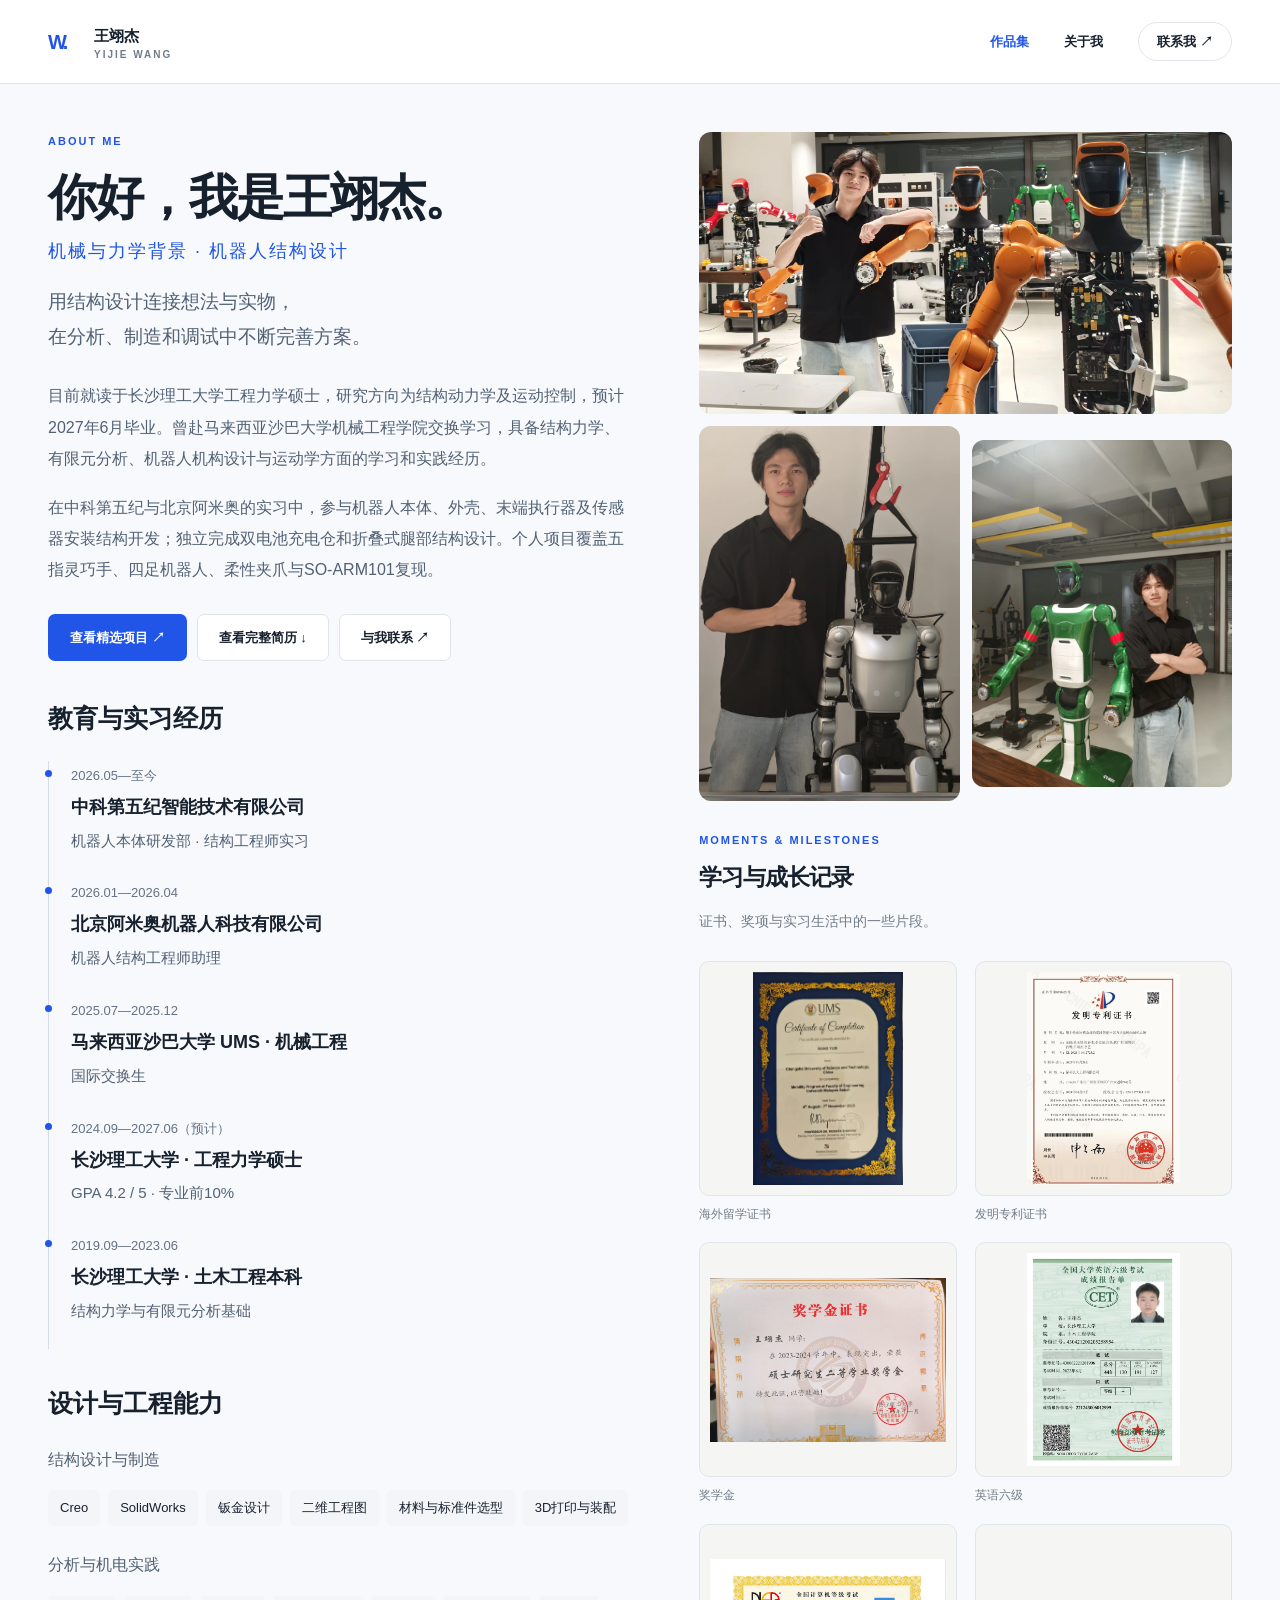
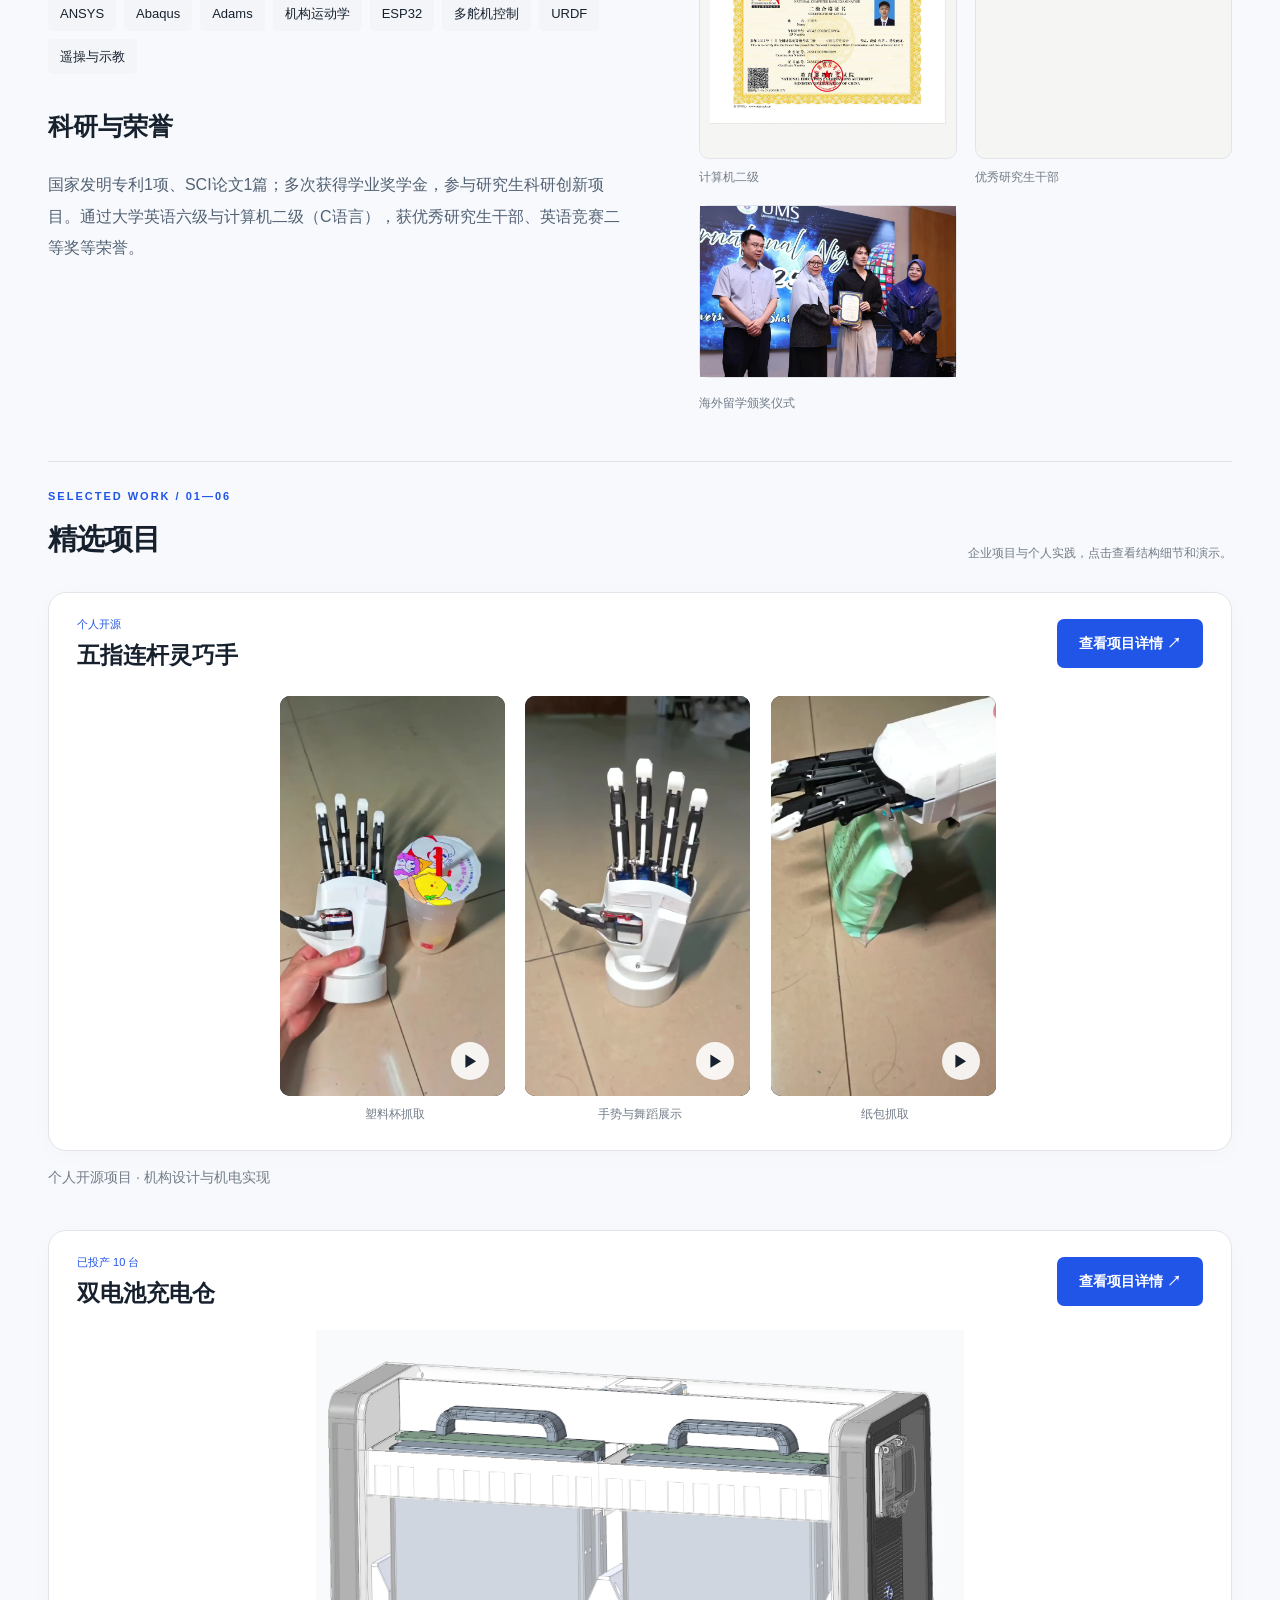
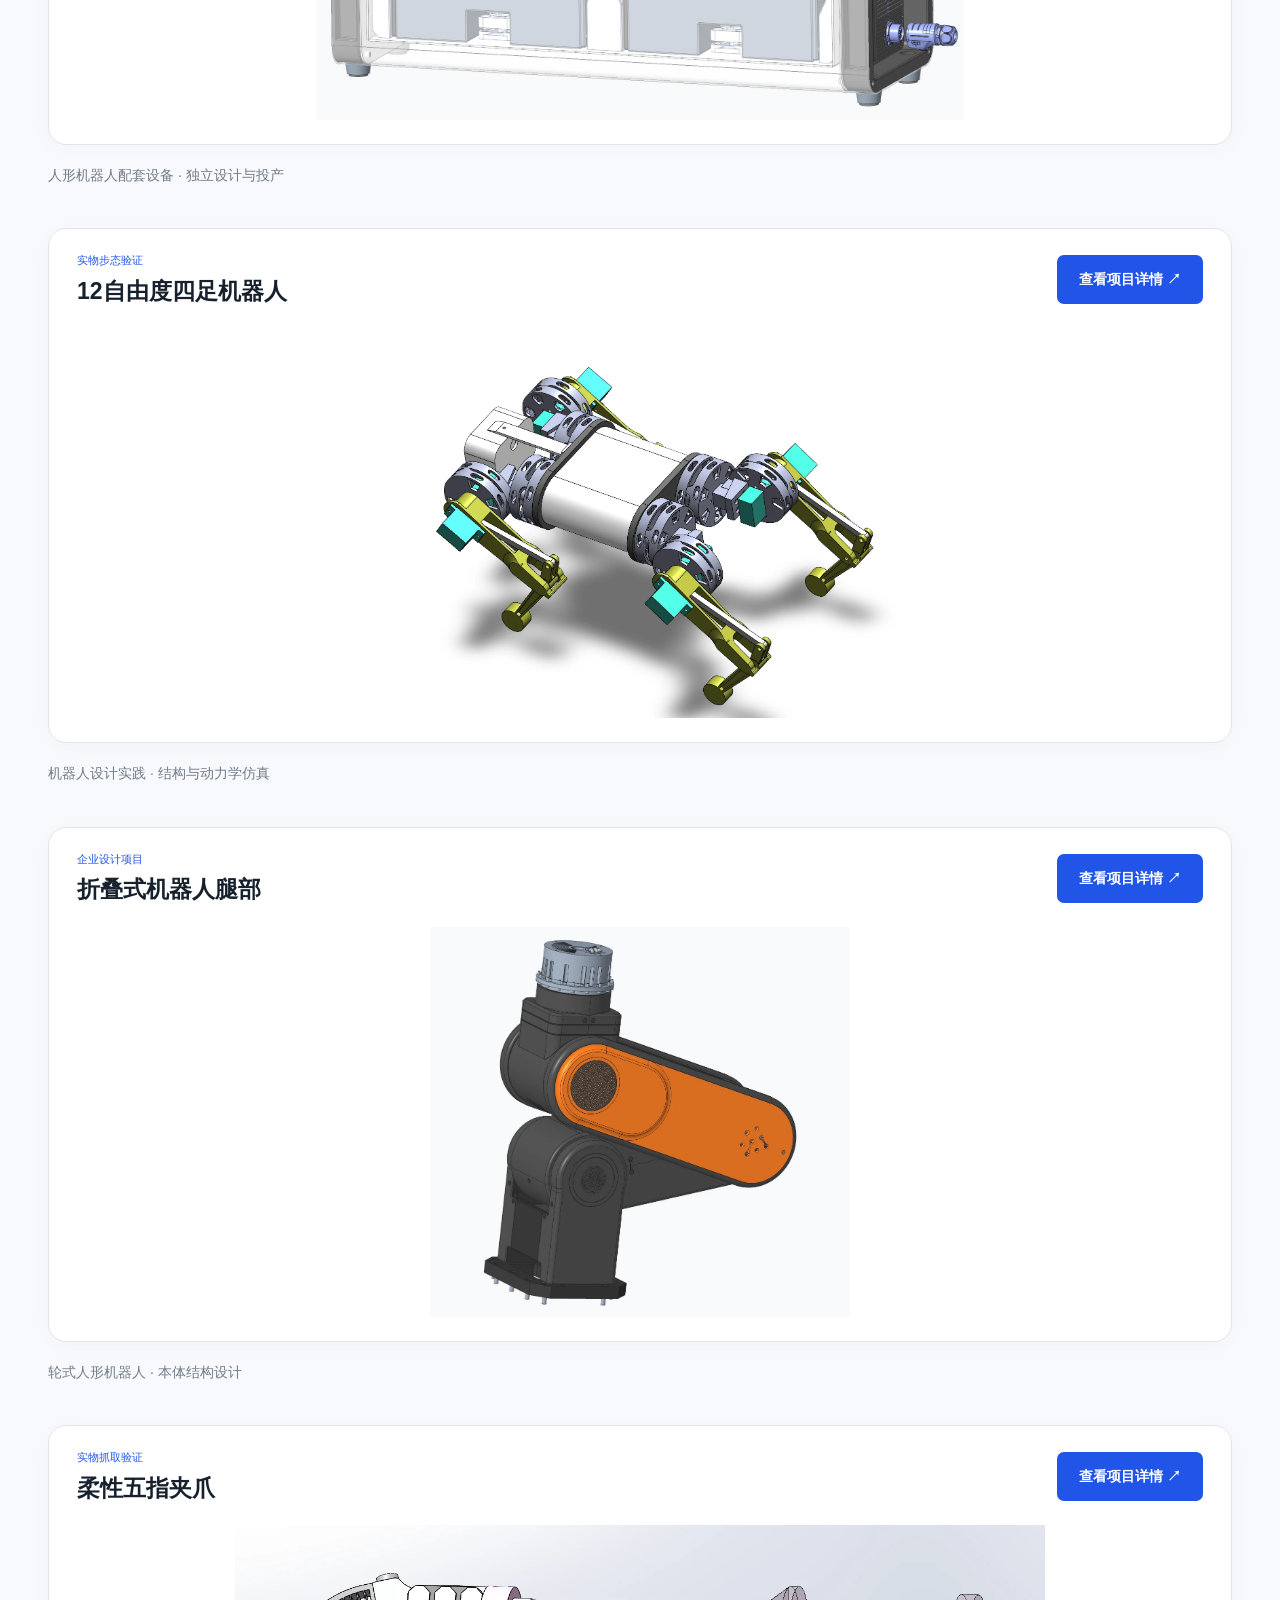
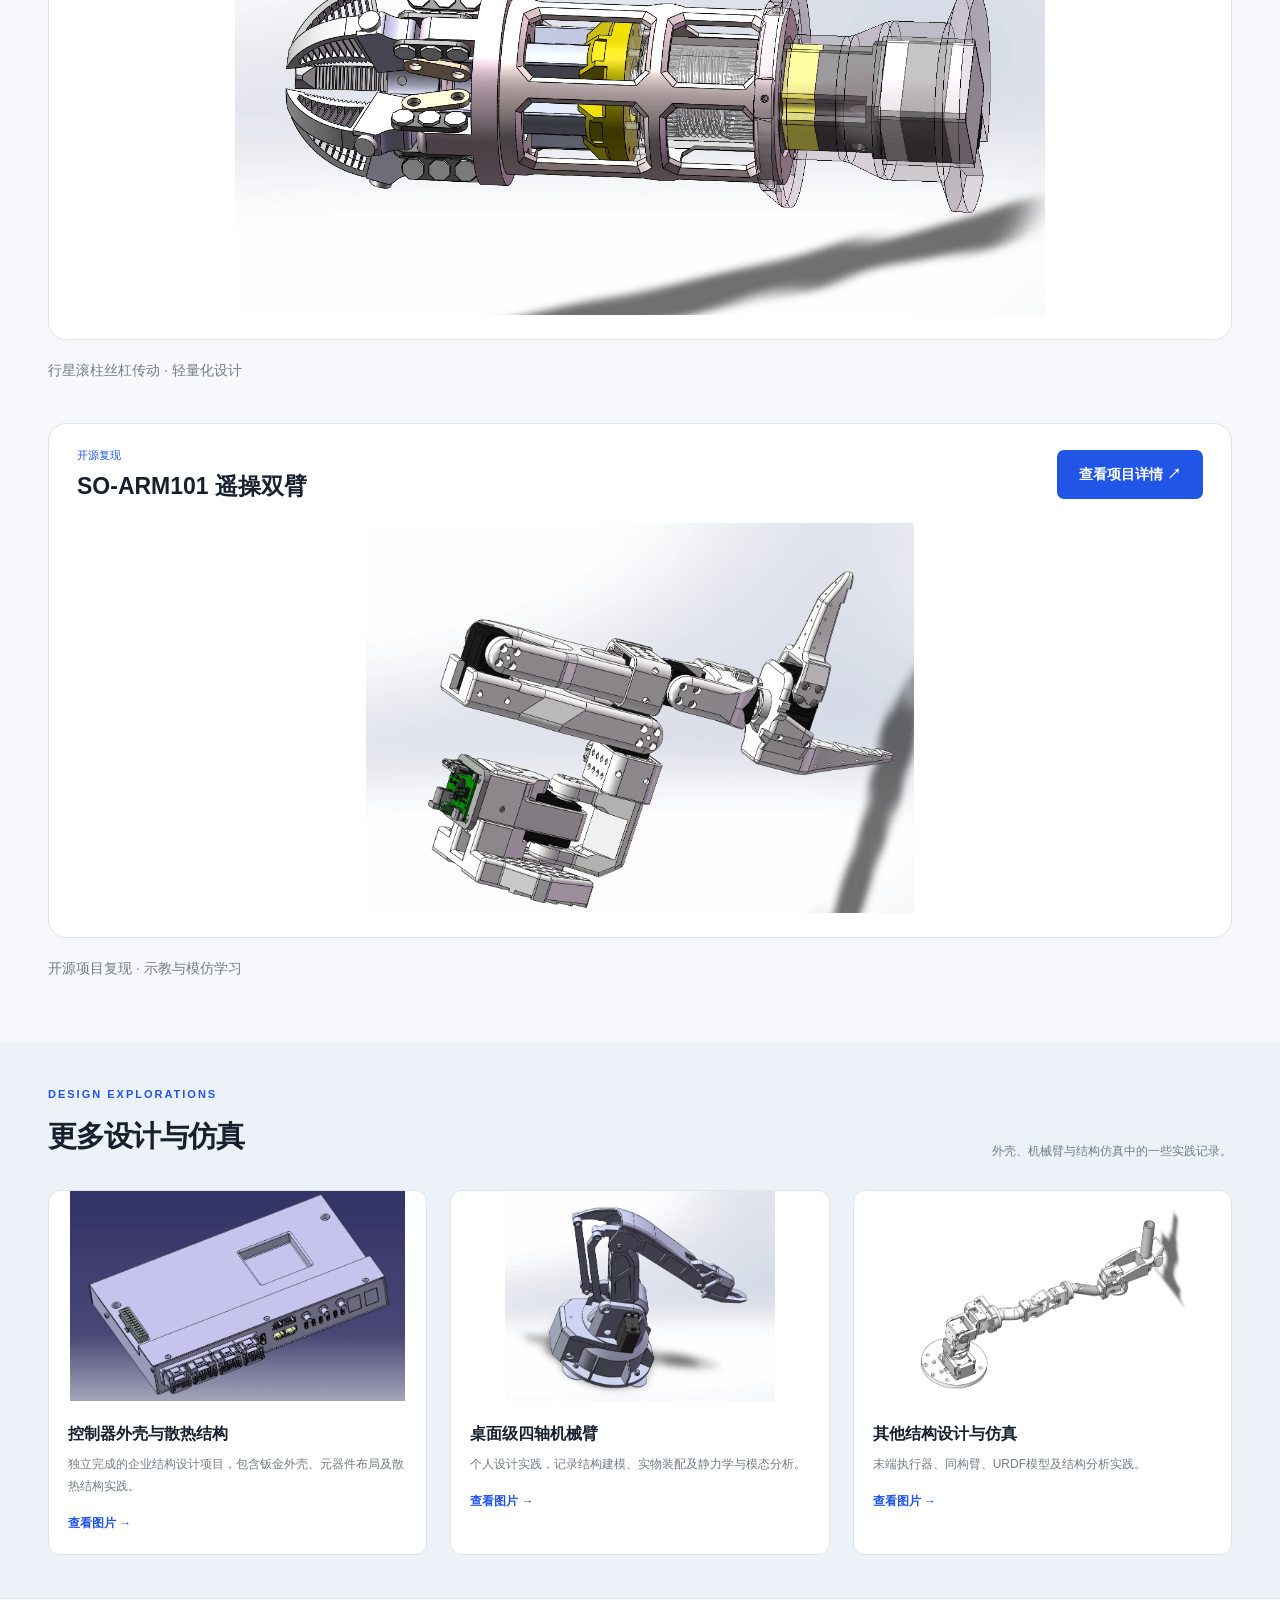
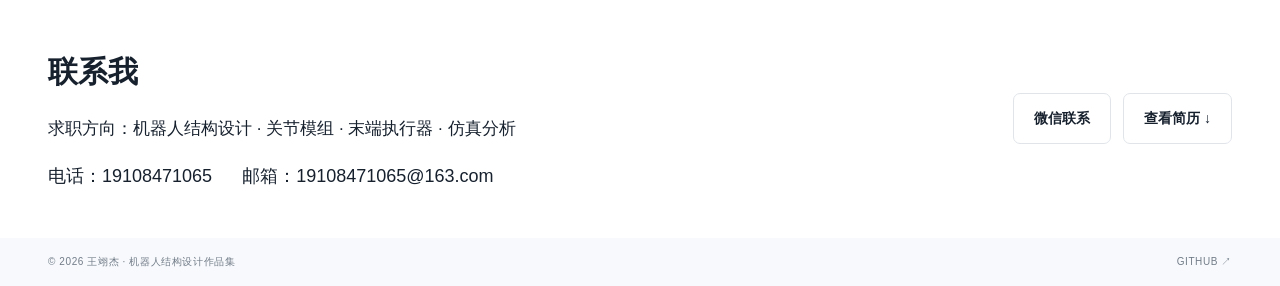
==== index.html @ e8c6f44a "Add project shortcut and collapsible mobile learning records" ====
<!doctype html><html lang="zh-CN"><head><meta charset="utf-8"><meta name="viewport" content="width=device-width, initial-scale=1"><meta name="description" content="王翊杰的机器人结构设计作品集。人形机器人充电仓、折叠腿、五指灵巧手、四足机器人与机械结构仿真实践。"><meta name="theme-color" content="#1b4de4"><title>王翊杰 · 机器人结构设计作品集</title><link rel="icon" href="favicon.svg"><link rel="stylesheet" href="style.css?v=20260915-browse16"><script defer src="media.js?v=20260915-browse16"></script><script defer src="data.js?v=20260915-browse16"></script><script defer src="app.js?v=20260915-browse16"></script></head><body><a class="skip" href="#main">跳转到内容</a><header id="header"></header><main id="main"></main><footer id="footer"></footer><dialog id="lightbox" aria-label="图片预览"><button class="close-dialog" aria-label="关闭图片预览">×</button><img alt=""><p></p></dialog><dialog id="wechat" aria-label="微信联系"><button class="close-dialog" aria-label="关闭微信二维码">×</button><h2>微信联系</h2><p>扫码添加，交流机器人结构设计。</p><img src="assets/wechat.webp" alt="王翊杰的微信二维码"></dialog></body></html>
---- style.css ----
/* Local font fallbacks keep the portfolio independent of external font services. */
:root{--ink:#17212e;--muted:#727c88;--blue:#2055e7;--light:#f3f5f8;--line:#e1e5ea;--paper:#fff;--radius:18px}*{box-sizing:border-box}html{scroll-behavior:smooth;scroll-padding-top:95px}body{margin:0;background:var(--paper);color:var(--ink);font:15px/1.8 'Manrope','Noto Sans SC','Microsoft YaHei',sans-serif}a{color:inherit;text-decoration:none}button,input{font:inherit}button{cursor:pointer}img,video{display:block;width:100%;height:100%;object-fit:cover}button:focus-visible,a:focus-visible{outline:3px solid #8caeff;outline-offset:5px}.skip{position:fixed;top:-90px;z-index:100;background:#fff;padding:10px}.skip:focus{top:0}.wrap{width:min(1240px,calc(100% - 96px));margin:auto}#header{height:84px;border-bottom:1px solid var(--line);background:#ffffffef;backdrop-filter:blur(14px);position:sticky;top:0;z-index:20}.nav{height:100%;display:flex;align-items:center;justify-content:space-between;gap:20px}.brand{display:flex;align-items:center;gap:12px;font-weight:800}.brand-mark{font-size:20px;color:var(--blue);letter-spacing:-3px;width:34px}.brand small{font-size:10px;display:block;letter-spacing:2px;line-height:1.2;color:var(--muted)}.nav-links{display:flex;align-items:center;gap:35px;font-size:13px;font-weight:600}.nav-links a:hover,.nav-links a.active{color:var(--blue)}.nav-cta{border:1px solid var(--line);padding:7px 18px;border-radius:30px}.hero{padding:67px 0 40px;display:grid;grid-template-columns:1fr 1.04fr;gap:60px;align-items:center}.eyebrow{font-size:11px;letter-spacing:2px;font-weight:700;color:var(--muted);text-transform:uppercase}.eyebrow.blue{color:var(--blue)}.availability{font-size:12px;color:#344b35;display:inline-flex;align-items:center;gap:8px;margin-bottom:25px}.dot{height:6px;width:6px;border-radius:50%;background:#59a66a;box-shadow:0 0 0 4px #eef6ee}.hero h1{font-size:clamp(42px,4.2vw,65px);letter-spacing:-2.5px;line-height:1.25;margin:0 0 23px;font-weight:800}.hero h1 span{color:var(--blue)}.hero-intro{max-width:425px;color:#68717b;font-size:14px;line-height:2}.hero-name{font-size:16px;font-weight:700;margin:0 0 14px}.hero-name span{font-size:11px;font-weight:500;letter-spacing:1.5px;margin-left:12px;color:var(--muted)}.buttons{display:flex;flex-wrap:wrap;gap:12px;margin-top:28px}.button{display:inline-flex;align-items:center;justify-content:center;gap:25px;padding:11px 21px;background:var(--blue);color:white;border-radius:7px;font-size:13px;font-weight:600;border:1px solid transparent}.button:hover{background:#1640b8;transform:translateY(-1px)}.button.secondary{background:white;color:var(--ink);border-color:var(--line)}.arrow{font-size:19px;line-height:1}.hero-media{position:relative;border-radius:24px;overflow:hidden;background:#e6e6e4;height:530px}.hero-media video{object-fit:contain;background:#252627}.hero-caption{position:absolute;bottom:0;left:0;right:0;color:white;padding:55px 23px 20px;background:linear-gradient(transparent,#000b);pointer-events:none}.hero-caption strong{display:block;font-size:17px}.hero-caption span{font-size:11px;opacity:.7;letter-spacing:1px}.video-frame{position:relative;background:#e8eaed;overflow:hidden}.video-frame .play-toggle{position:absolute;bottom:16px;right:16px;width:38px;height:38px;background:#ffffffdf;border:0;border-radius:50%;color:#17212e;font-weight:bold;z-index:2}.hero-media .play-toggle{bottom:23px}.video-label{position:absolute;left:18px;top:18px;background:#ffffffdf;font-size:10px;padding:5px 11px;border-radius:30px;letter-spacing:1px;font-weight:700}.fact-strip{display:grid;grid-template-columns:1.3fr 1fr 1fr 1fr;border-top:1px solid var(--line);border-bottom:1px solid var(--line);padding:22px 0;margin:5px 0 70px}.fact{padding:0 24px;border-left:1px solid var(--line)}.fact:first-child{padding-left:0;border:0}.fact b{display:block;font-size:19px;letter-spacing:-.5px}.fact span{font-size:11px;color:var(--muted)}.section-top{display:flex;justify-content:space-between;align-items:end;margin-bottom:27px;gap:20px}.section-top h2{font-size:31px;margin:6px 0 0;letter-spacing:-1px}.section-top p{font-size:12px;color:var(--muted);max-width:380px;margin:0}.project-grid{display:grid;grid-template-columns:1fr 1fr;gap:37px 28px}.project-card{display:block}.card-visual{position:relative;border:1px solid var(--line);border-radius:var(--radius);height:325px;background:#f4f5f7;overflow:hidden}.card-visual img{object-fit:contain;transition:transform .5s}.project-card:hover .card-visual img{transform:scale(1.045)}.card-tag{position:absolute;top:17px;left:17px;background:#ffffffeb;border:1px solid #e3e7ea;padding:4px 11px;border-radius:20px;font-size:10px}.card-arrow{position:absolute;bottom:15px;right:15px;width:36px;height:36px;background:#fff;border-radius:50%;display:grid;place-items:center;transition:.2s}.project-card:hover .card-arrow{background:var(--blue);color:white;transform:rotate(-45deg)}.card-info{padding:18px 2px 0;display:flex;justify-content:space-between;gap:15px}.card-info h3{font-size:20px;margin:0 0 4px;letter-spacing:-.5px}.card-info p{font-size:12px;color:var(--muted);margin:0}.card-no{color:#aab1bc;font-size:12px;padding-top:4px}.project-section{padding-bottom:80px}.more-section{background:var(--light);padding:65px 0}.extra-grid{display:grid;grid-template-columns:repeat(3,1fr);gap:23px}.extra-card{background:#fff;border:1px solid var(--line);border-radius:12px;overflow:hidden;display:block}.extra-card img{height:210px;object-fit:contain}.extra-info{padding:19px}.extra-info h3{margin:0 0 6px;font-size:16px}.extra-info p{font-size:12px;color:var(--muted);margin:0}.text-link{font-size:12px;color:var(--blue);font-weight:700;display:inline-block;margin-top:15px}.about-teaser{display:grid;grid-template-columns:1fr 1fr;gap:60px;padding:85px 0;align-items:center}.about-teaser img{border-radius:16px;aspect-ratio:1.35;object-fit:cover}.about-teaser h2{font-size:32px;margin:10px 0 20px;line-height:1.5}.about-teaser p{font-size:14px;color:var(--muted)}.contact{background:#17283e;color:#fff;padding:60px 0}.contact-row{display:flex;justify-content:space-between;gap:30px;align-items:center}.contact h2{font-size:32px;margin:8px 0 12px}.contact p{color:#aab7c8;font-size:13px}.contact .eyebrow{color:#96a9c3}.contact-actions{display:flex;flex-wrap:wrap;gap:10px;max-width:410px}.contact .button{background:white;color:#17283e}.contact .button.secondary{background:transparent;color:white;border-color:#506078}.contact address{font-style:normal;font-size:13px;margin-top:15px;color:#c7d1de}.footer-bottom{display:flex;justify-content:space-between;gap:15px;padding:23px 0;font-size:10px;color:var(--muted);letter-spacing:.6px}.subnav{padding:27px 0 0;font-size:12px;color:var(--muted)}.subnav a:hover{color:var(--blue)}.project-heading{padding:36px 0 30px;display:grid;grid-template-columns:1.4fr 1fr;gap:45px;align-items:end}.project-heading h1{font-size:42px;line-height:1.3;letter-spacing:-1px;margin:12px 0}.project-heading p{font-size:14px;color:var(--muted);line-height:2}.project-meta{border-top:1px solid var(--line);display:grid;grid-template-columns:1fr 1fr;gap:14px;padding-top:18px;font-size:12px}.project-meta span{display:block;color:var(--muted);font-size:10px}.tags{display:flex;flex-wrap:wrap;gap:8px;margin-top:17px}.tags span{background:var(--light);border:1px solid var(--line);padding:3px 10px;font-size:10px;border-radius:20px}.detail-hero{height:490px;border:1px solid var(--line);background:#f3f4f6;border-radius:18px;overflow:hidden}.detail-hero img{object-fit:contain}.metrics{display:grid;grid-template-columns:repeat(3,1fr);padding:25px 0;border-bottom:1px solid var(--line);margin-bottom:45px}.metrics div{padding:0 25px;border-right:1px solid var(--line)}.metrics div:first-child{padding-left:0}.metrics div:last-child{border:0}.metrics strong{display:block;font-size:29px}.metrics span{font-size:11px;color:var(--muted)}.process{display:grid;grid-template-columns:repeat(3,1fr);gap:32px;margin:0 0 50px}.process article{border-top:2px solid var(--blue);padding-top:17px}.process b{font-size:10px;color:var(--blue);letter-spacing:1px}.process h3{font-size:17px;margin:7px 0 12px}.process p{font-size:13px;color:var(--muted);line-height:2}.gallery{display:grid;grid-template-columns:1fr 1fr;gap:25px;margin-bottom:50px}.gallery figure{margin:0}.gallery button{padding:0;border:1px solid var(--line);background:#f5f6f7;border-radius:12px;overflow:hidden;display:block;width:100%;height:330px;cursor:zoom-in}.gallery img{object-fit:contain}.gallery figcaption{font-size:11px;color:var(--muted);padding-top:8px}.video-gallery{display:grid;grid-template-columns:repeat(2,1fr);gap:25px;margin:25px 0 55px}.video-gallery .video-frame{height:365px;border-radius:14px}.video-gallery video{object-fit:contain;background:#20232a}.video-gallery figcaption{font-size:12px;color:var(--muted);padding-top:8px}.video-gallery figure{margin:0}.next-project{border-top:1px solid var(--line);padding:32px 0 55px;display:flex;justify-content:space-between;align-items:center}.next-project span{font-size:11px;color:var(--muted)}.next-project h3{font-size:25px;margin:3px 0}.about-main{padding:55px 0 0}.about-intro{display:grid;grid-template-columns:1.1fr 1fr;gap:65px;align-items:start}.about-intro h1{font-size:54px;line-height:1.25;margin:15px 0 20px;letter-spacing:-2px}.about-intro h1 small{display:block;font-size:18px;font-weight:500;letter-spacing:2px;margin-top:12px;color:var(--blue)}.about-intro .lead{font-size:18px;color:#596879;line-height:1.8;margin-bottom:22px}.about-intro p{font-size:14px;color:var(--muted);line-height:2.1}.photo-collage{display:grid;grid-template-columns:1fr 1fr;gap:12px}.photo-collage button{padding:0;border:0;border-radius:12px;overflow:hidden;background:var(--light);height:210px;cursor:zoom-in}.photo-collage button:first-child{grid-column:span 2;height:230px}.photo-collage img{object-fit:cover}.about-columns{display:grid;grid-template-columns:1fr 1fr;gap:70px;padding:65px 0}.about-columns h2{font-size:24px;margin:0 0 22px}.timeline-item{position:relative;border-left:1px solid #d3dce8;padding:0 0 25px 22px}.timeline-item:before{content:'';position:absolute;width:7px;height:7px;left:-4px;top:9px;background:var(--blue);border-radius:50%}.timeline-item span{color:var(--muted);font-size:10px}.timeline-item h3{font-size:16px;margin:3px 0}.timeline-item p{font-size:12px;color:var(--muted);margin:0}.capabilities{display:flex;flex-wrap:wrap;gap:8px;margin:15px 0 25px}.capabilities span{padding:5px 11px;background:var(--light);font-size:12px;border-radius:5px}.cert-grid{display:grid;grid-template-columns:repeat(3,1fr);gap:20px;margin:25px 0 75px}.cert-grid figure{margin:0}.cert-grid button{border:1px solid var(--line);border-radius:10px;background:#f5f5f3;padding:13px;width:100%;height:285px;cursor:zoom-in}.cert-grid img{object-fit:contain}.cert-grid figcaption{font-size:12px;margin-top:8px;color:var(--muted)}.extra-detail{padding:50px 0}.extra-detail h1{font-size:38px}.extra-detail>p{color:var(--muted);margin-bottom:30px}.empty{text-align:center;padding:90px 20px}.empty h1{font-size:36px}dialog{border:0;border-radius:14px;max-width:90vw;max-height:92vh;padding:24px;box-shadow:0 20px 90px #0004}dialog::backdrop{background:#152032cb;backdrop-filter:blur(5px)}#lightbox img{width:auto;height:auto;max-width:82vw;max-height:76vh;object-fit:contain}#lightbox p{font-size:12px;color:var(--muted);margin:12px 0 0} .close-dialog{position:absolute;right:8px;top:3px;background:white;border:0;font-size:25px;line-height:30px;border-radius:30px;width:32px;height:32px}#wechat{text-align:center;max-width:360px}#wechat img{width:240px;height:auto;margin:15px auto}#wechat h2{margin:5px 0}#wechat p{font-size:12px;color:var(--muted)}
@media(min-width:1500px){.hero-media{height:550px}}@media(max-width:1000px){.wrap{width:calc(100% - 48px)}.hero{gap:30px}.hero h1{font-size:43px}.hero-media{height:460px}.nav-links{gap:20px}.card-visual{height:270px}.project-heading{grid-template-columns:1fr;gap:10px}.project-heading h1{font-size:35px}.about-intro{gap:35px}.photo-collage button{height:170px}.contact-row{align-items:start}.gallery button{height:290px}.extra-grid{gap:15px}.extra-card img{height:160px}}
@media(max-width:650px){body{font-size:14px}.wrap{width:calc(100% - 36px)}#header{height:70px}.brand{gap:7px;font-size:13px}.brand small{font-size:8px}.nav-links{gap:17px;font-size:12px}.nav-links .nav-cta{display:none}.hero{grid-template-columns:1fr;padding-top:35px;gap:30px}.availability{margin-bottom:19px}.hero h1{font-size:42px;letter-spacing:-1.5px}.hero-intro{font-size:13px}.hero-media{height:470px}.hero .buttons{margin-top:22px}.fact-strip{grid-template-columns:1fr 1fr;gap:18px;margin-bottom:45px}.fact{padding-left:17px}.fact:nth-child(3){border-left:0;padding-left:0}.fact b{font-size:17px}.section-top{align-items:start;flex-direction:column;gap:7px}.section-top h2{font-size:27px}.project-grid{grid-template-columns:1fr;gap:30px}.card-visual{height:285px}.card-info h3{font-size:19px}.project-section{padding-bottom:48px}.more-section{padding:42px 0}.extra-grid{grid-template-columns:1fr}.extra-card{display:grid;grid-template-columns:130px 1fr}.extra-card img{height:100%;min-height:155px}.extra-info{padding:17px}.extra-info h3{font-size:15px}.about-teaser{grid-template-columns:1fr;gap:25px;padding:45px 0}.about-teaser h2{font-size:27px}.contact{padding:42px 0}.contact-row{flex-direction:column;gap:15px}.contact h2{font-size:27px}.footer-bottom{flex-direction:column;gap:4px;padding:20px 0}.project-heading{padding-top:25px}.project-heading h1{font-size:33px}.detail-hero{height:310px}.metrics strong{font-size:22px}.metrics div{padding:0 14px}.process{grid-template-columns:1fr;gap:22px;margin-bottom:35px}.process p{margin-bottom:0}.gallery{gap:17px;grid-template-columns:1fr}.gallery button{height:300px}.video-gallery{grid-template-columns:1fr}.video-gallery .video-frame{height:410px}.about-main{padding-top:35px}.about-intro{grid-template-columns:1fr;gap:25px}.about-intro h1{font-size:42px}.about-columns{grid-template-columns:1fr;gap:30px;padding:45px 0}.cert-grid{grid-template-columns:1fr 1fr;gap:15px;margin-bottom:45px}.cert-grid button{height:210px;padding:8px}.photo-collage button:first-child{height:225px}.photo-collage button{height:200px}.about-intro .lead{font-size:16px}.extra-detail{padding:30px 0}.extra-detail h1{font-size:29px}}
@media(prefers-reduced-motion:reduce){html{scroll-behavior:auto}*,*:before,*:after{transition:none!important}}
.photo-collage button img{object-position:center 25%}.photo-collage button:nth-child(2) img{object-position:center top}
@media(max-width:650px){.about-intro h1{font-size:36px;letter-spacing:-1.5px}}
/* A compact continuation of the original blue portfolio. */
body{background:#f7f9fc}.hero{padding:48px 0 50px;gap:50px}.hero-media{height:485px}.hero h1{font-size:clamp(40px,4vw,60px)}.hero-intro{font-size:14px}.project-section{padding-top:25px;padding-bottom:60px;border-top:1px solid var(--line)}.card-visual{background:#fff;box-shadow:0 4px 22px #1c355006}.card-info{padding-top:14px}.project-grid{gap:30px 26px}.section-top h2{font-size:29px}.more-section{padding:43px 0;background:#edf2f8}.contact{padding:32px 0;background:#fff;color:var(--ink);border-top:1px solid var(--line)}.contact h2{font-size:25px;margin:0 0 6px}.contact p,.contact address{color:var(--muted);font-size:12px}.contact address{margin-top:8px}.contact .button{background:var(--blue);color:#fff}.contact .button.secondary{background:#fff;color:var(--ink);border-color:var(--line)}.contact-actions{max-width:none}.footer-bottom{padding:15px 0}.about-main .lead{font-size:17px}.about-columns{padding:45px 0}.cert-grid{margin-bottom:50px}.detail-hero{background:#fff}.process{gap:25px}.process article{border-top:1px solid #ccd9ec}.process b{display:none}.next-project{padding:25px 0 35px}.video-gallery{margin-bottom:40px}
@media(max-width:650px){.hero{padding:30px 0 35px;gap:24px}.hero h1{font-size:40px}.hero-media{height:445px}.project-section{padding-top:30px;padding-bottom:40px}.contact-row{gap:16px}.contact-actions{gap:8px}.contact .button{padding:9px 14px}.more-section{padding:35px 0}.project-grid{gap:26px}}

/* Homepage introduction followed by full-width selected projects. */
#about,#projects{scroll-margin-top:105px}.about-main{padding-top:48px}.project-grid{grid-template-columns:minmax(0,1fr);gap:40px}.project-grid .card-visual{height:clamp(340px,42vw,520px)}.project-grid .card-info{padding:18px 0 0}.project-grid .card-info h3{font-size:23px}.project-grid .card-info p{font-size:14px}.about-intro h1{font-size:clamp(36px,3.8vw,54px)}
@media(max-width:650px){#about,#projects{scroll-margin-top:88px}.about-main{padding-top:30px}.project-grid{gap:30px}.project-grid .card-visual{height:290px}.project-grid .card-info h3{font-size:20px}.project-grid .card-info p{font-size:12px}.about-intro h1{font-size:34px}}

/* Keep photographs and learning records together in the right column. */
.about-main{display:grid;grid-template-columns:1.1fr 1fr;column-gap:65px;padding-bottom:48px;align-items:start}.about-intro{display:contents}.about-intro>div:first-child{grid-column:1;grid-row:1}.about-sidebar{grid-column:2;grid-row:1 / span 2;min-width:0}.about-columns{grid-column:1;grid-row:2;grid-template-columns:1fr;gap:28px;padding:35px 0 0}.sidebar-records{margin-top:30px}.sidebar-records .section-top{display:block;margin-bottom:18px}.sidebar-records .section-top h2{font-size:23px}.sidebar-records .section-top p{margin-top:8px}.sidebar-records .cert-grid{grid-template-columns:repeat(2,minmax(0,1fr));gap:18px;margin-bottom:0}.sidebar-records .cert-grid button{height:235px;padding:10px}.sidebar-records figcaption{font-size:11px}
@media(max-width:1000px){.about-main{column-gap:30px}.sidebar-records .cert-grid button{height:200px}}
@media(max-width:650px){.about-main{display:flex;flex-direction:column;gap:30px;padding-bottom:35px}.about-intro>div:first-child,.about-sidebar,.about-columns{width:100%;min-width:0}.about-columns{padding:0}.sidebar-records .cert-grid button{height:210px}}

.about-sidebar .photo-collage{align-items:center}.about-sidebar .photo-collage button,.about-sidebar .photo-collage button:first-child{height:auto;background:transparent}.about-sidebar .photo-collage button img{display:block;width:100%;height:auto;object-fit:contain;object-position:center}

.about-sidebar .photo-collage{grid-template-columns:1fr 1fr;align-items:center}.about-sidebar .photo-collage button:first-child{grid-column:1 / -1}.sidebar-records .cert-grid figure:last-child button{height:auto;padding:0}.sidebar-records .cert-grid figure:last-child img{display:block;width:100%;height:auto;object-fit:contain}
.about-main{grid-template-rows:auto 1fr}

.project-grid .card-heading{position:absolute;top:18px;left:18px;z-index:1;max-width:calc(100% - 85px);padding:12px 17px;background:rgba(255,255,255,.94);border:1px solid var(--line);border-radius:10px;pointer-events:none}.card-heading .project-kind{display:block;color:var(--blue);font-size:11px;margin-bottom:4px}.card-heading h3{margin:0;color:var(--ink);font-size:23px;line-height:1.45}.project-grid .card-info p{margin:0}.project-grid .card-visual>img{padding-top:85px;box-sizing:border-box}
@media(max-width:650px){.project-grid .card-heading{top:10px;left:10px;max-width:calc(100% - 60px);padding:8px 11px}.card-heading h3{font-size:17px}.card-heading .project-kind{font-size:10px}.project-grid .card-visual>img{padding-top:92px}}

/* Three full-height portrait demonstrations in the hand project cover. */
.project-grid .card-visual>img{padding:100px 28px 24px;object-fit:contain}.project-grid .hand-card .card-visual{height:auto;padding:100px 20px 18px}.hand-title-link{display:block}.hand-title-link .card-heading{pointer-events:auto}.hand-video-row{display:grid;grid-template-columns:repeat(3,minmax(0,1fr));gap:14px}.hand-video-row figure{margin:0;min-width:0}.hand-video-row .video-frame{aspect-ratio:9 / 16;border-radius:10px;background:#111}.hand-video-row video{object-fit:contain}.hand-video-row figcaption{text-align:center;color:var(--muted);font-size:12px;margin-top:8px}.hand-card .card-info{align-items:center}.hand-card .card-info .text-link{margin-top:0;white-space:nowrap}
@media(max-width:650px){.project-grid .card-visual>img{padding:94px 12px 14px}.project-grid .hand-card .card-visual{padding:88px 7px 10px}.hand-video-row{gap:5px}.hand-video-row .video-frame{border-radius:5px}.hand-video-row figcaption{font-size:10px;line-height:1.5;margin-top:6px}.hand-video-row .play-toggle{width:25px;height:25px;bottom:5px;right:5px;font-size:11px}.hand-card .card-info{gap:10px;flex-wrap:wrap}}

/* Contact details with a clearer reading hierarchy. */
.contact{padding:46px 0}.contact-row{display:flex;align-items:center;justify-content:space-between;gap:36px}.contact h2{font-size:30px;margin:0 0 14px}.contact p{font-size:17px;color:var(--ink);line-height:1.9;max-width:800px;margin:0 0 15px}.contact address{display:flex;flex-wrap:wrap;gap:8px 30px;font-size:18px;font-style:normal;color:var(--ink);line-height:1.8;margin:0}.contact address span{display:block}.contact-actions{flex-shrink:0;gap:12px}.contact .button{padding:12px 20px;font-size:14px}
@media(max-width:1000px){.contact-row{align-items:flex-start;flex-direction:column;gap:24px}}
@media(max-width:650px){.contact{padding:32px 0}.contact h2{font-size:26px;margin-bottom:12px}.contact p{font-size:16px;margin-bottom:14px}.contact address{flex-direction:column;gap:4px;font-size:17px}.contact-actions{width:100%;display:grid;grid-template-columns:1fr 1fr;gap:12px}.contact .button{padding:11px 14px}}

/* Compact demonstrations with an explicit project entry above them. */
.project-grid .hand-card .card-visual{padding:22px 28px 24px}.hand-cover-header{display:flex;align-items:center;justify-content:space-between;gap:20px;margin-bottom:24px}.project-grid .hand-cover-header .card-heading{position:static;max-width:none;padding:0;border:0;background:transparent}.hand-cover-header .hand-details{flex-shrink:0;font-size:14px}.hand-card .hand-video-row{max-width:720px;margin:0 auto;gap:16px}.hand-card .hand-video-row .video-frame{max-height:400px}.hand-card .card-info{padding-top:14px}
@media(max-width:650px){.project-grid .hand-card .card-visual{padding:16px 12px 18px}.hand-cover-header{gap:12px;flex-wrap:wrap;margin-bottom:18px}.hand-cover-header .hand-details{padding:8px 12px;font-size:12px}.hand-card .hand-video-row{max-width:300px;gap:7px}.hand-card .hand-video-row figcaption{font-size:9px}.project-grid .hand-cover-header .card-heading h3{font-size:17px}}

.project-grid .image-project-card .card-visual{height:auto;padding:22px 28px 24px}.project-cover-link{display:block;height:390px}.project-cover-link img{object-fit:contain}.image-project-card .hand-cover-header{margin-bottom:20px}
@media(max-width:650px){.project-grid .image-project-card .card-visual{padding:16px 12px 18px}.project-cover-link{height:245px}.image-project-card .hand-cover-header{margin-bottom:18px}}

/* Make the next-project link a clearly bounded navigation card. */
.next-project{margin:12px 0 44px;padding:22px 26px;border:1px solid #b8cbed;border-radius:14px;background:#fff;gap:20px;transition:background .2s,border-color .2s,box-shadow .2s}.next-project:hover,.next-project:focus-visible{background:#edf3ff;border-color:var(--blue);box-shadow:0 5px 18px #2055e712}.next-project h3{color:var(--blue);line-height:1.45;margin:5px 0 0}.next-project .arrow{display:grid;place-items:center;width:44px;height:44px;flex-shrink:0;border-radius:50%;background:var(--blue);color:#fff;font-size:23px}
@media(max-width:650px){.next-project{padding:18px;margin-bottom:30px;gap:14px}.next-project h3{font-size:21px}.next-project .arrow{width:38px;height:38px;font-size:21px}}

/* Readable biography and experience text alongside the photo column. */
.about-intro>div:first-child{min-width:0}.about-intro>div:first-child>p{font-size:16px;line-height:1.95;color:#526174;margin:18px 0}.about-intro>div:first-child>.lead{font-size:19px;line-height:1.85;margin:22px 0 26px}.about-columns h2{font-size:25px;margin-bottom:20px}.timeline-item{padding-bottom:24px}.timeline-item span{font-size:13px;color:#647286}.timeline-item h3{font-size:18px;line-height:1.6;margin:5px 0}.timeline-item p{font-size:15px;line-height:1.85;color:#526174}.about-columns .honors-summary{font-size:16px;line-height:1.95;color:#526174}.capabilities span{font-size:13px;padding:6px 12px}.sidebar-records figcaption{font-size:12px;line-height:1.7}.about-columns{gap:32px}.about-columns>div>p:not(.honors-summary){font-size:16px;color:#526174}
@media(max-width:1000px) and (min-width:651px){.about-intro h1{font-size:34px}.about-intro h1 small{font-size:16px;letter-spacing:.5px}.about-main{column-gap:28px}}
@media(max-width:650px){.about-intro>div:first-child>p{font-size:16px;line-height:1.9}.about-intro>div:first-child>.lead{font-size:18px;line-height:1.8}.about-columns h2{font-size:23px}.timeline-item h3{font-size:17px}.timeline-item p{font-size:15px}.about-columns .honors-summary{font-size:16px}.about-intro h1 small{font-size:16px;letter-spacing:.5px}}

.records-toggle{display:none}.sidebar-records{scroll-margin-top:100px}.intro-actions{gap:10px}.intro-actions .button{gap:10px}
@media(max-width:650px){.sidebar-records .cert-grid:not(.expanded)>figure:nth-child(n+3){display:none}.records-toggle{display:flex;width:100%;margin-top:18px}.intro-actions .button{padding:10px 14px}}
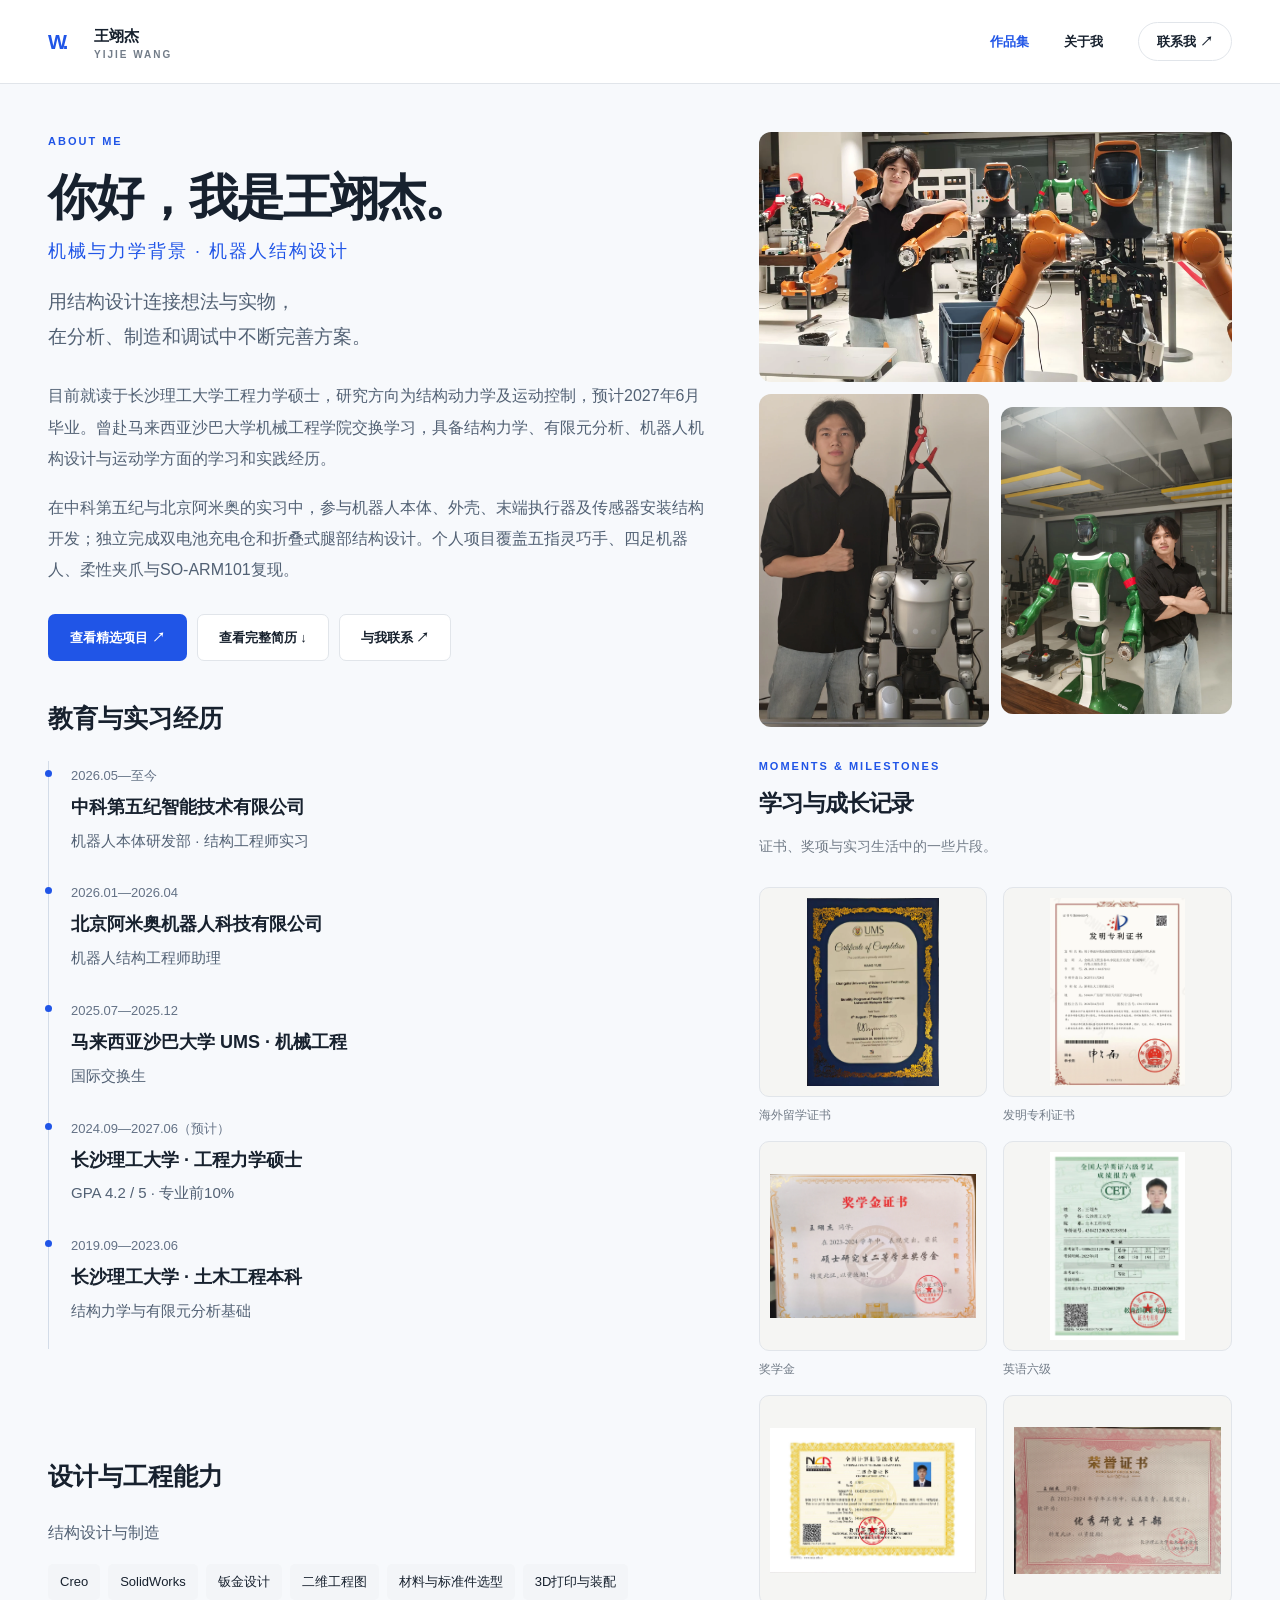
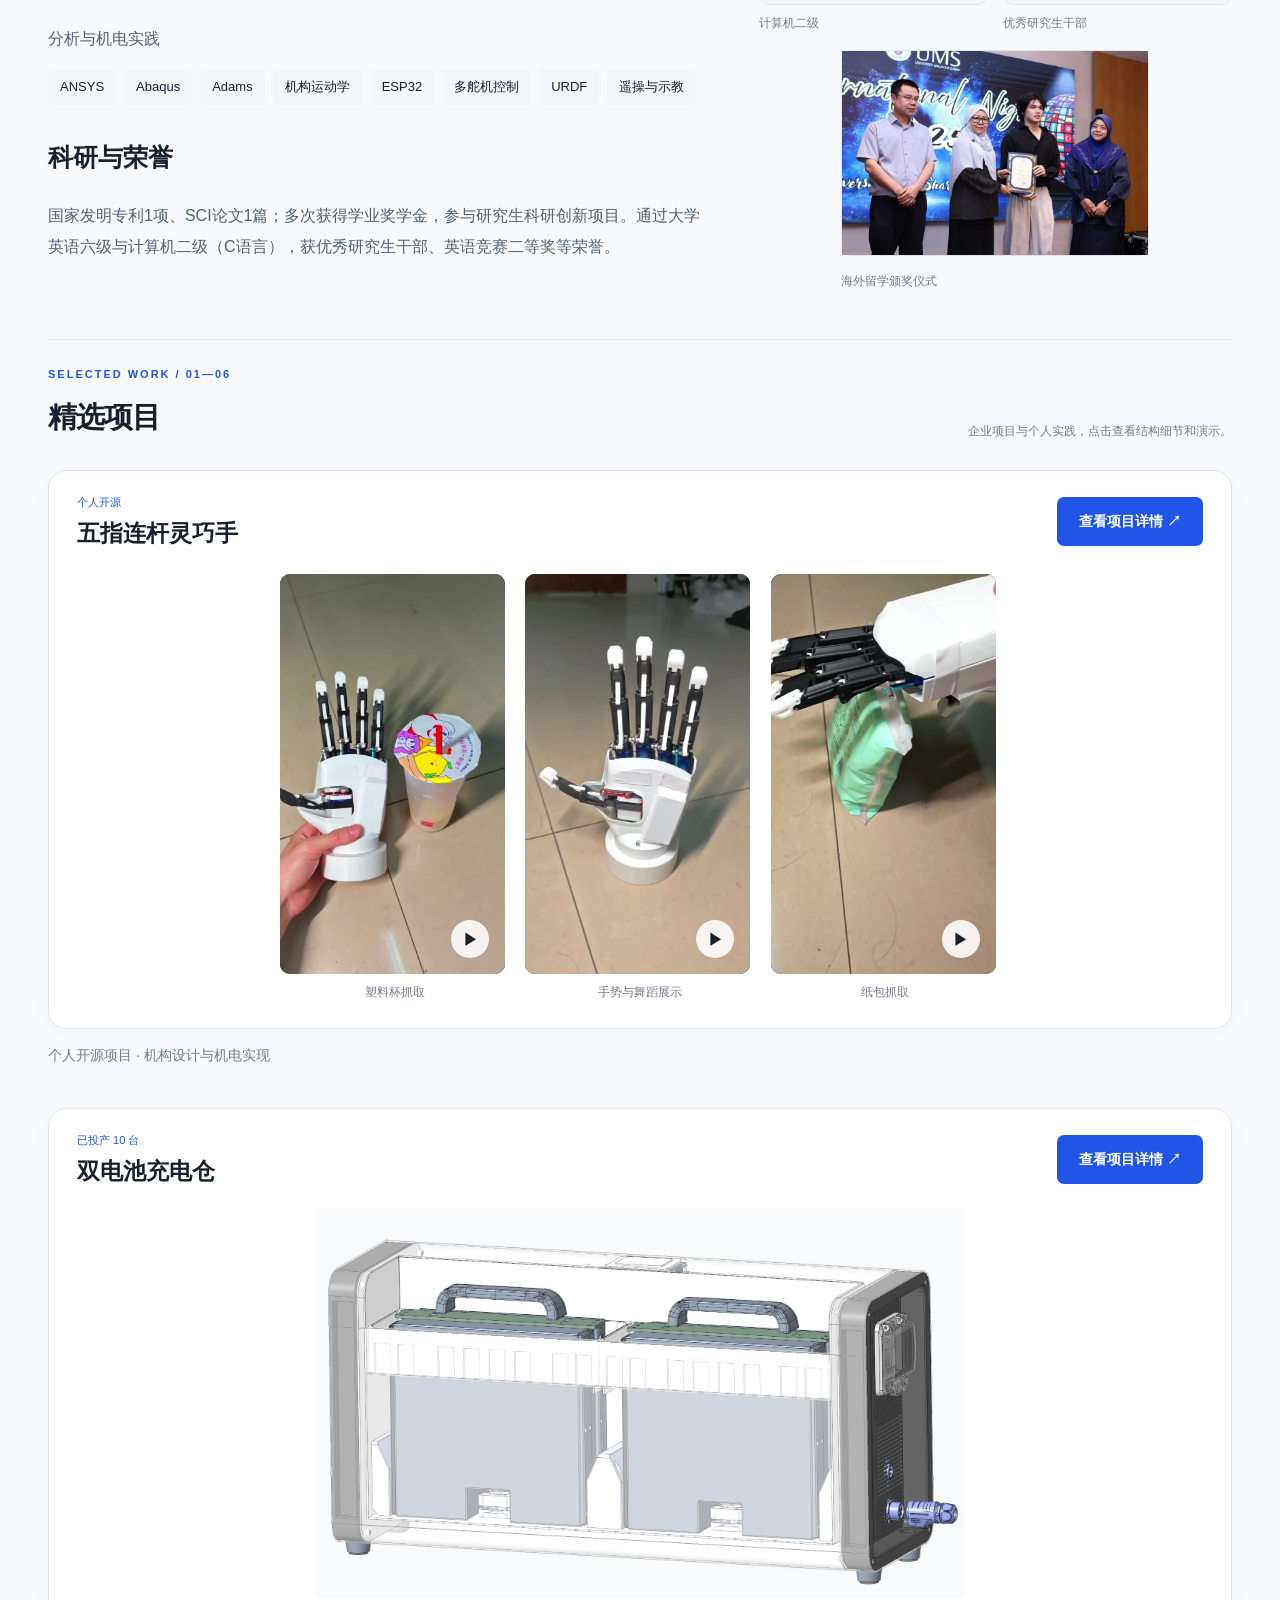
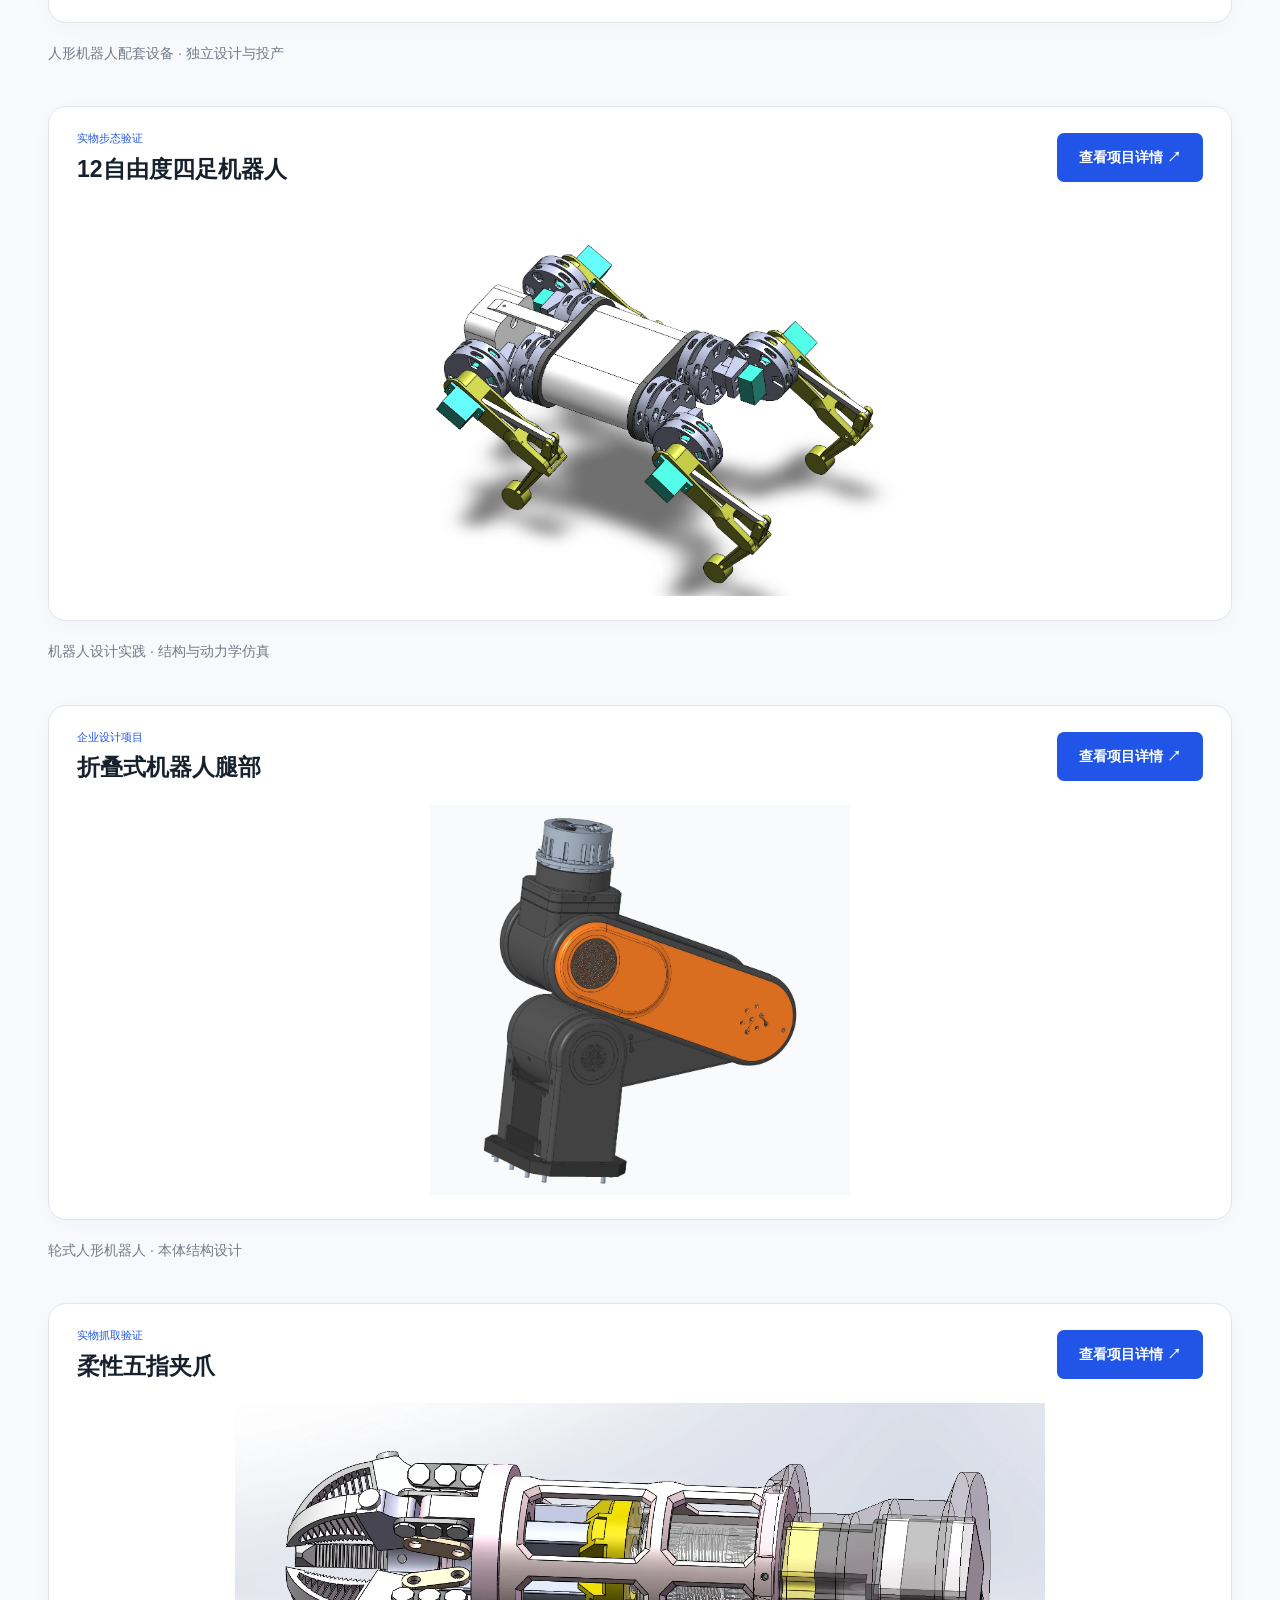
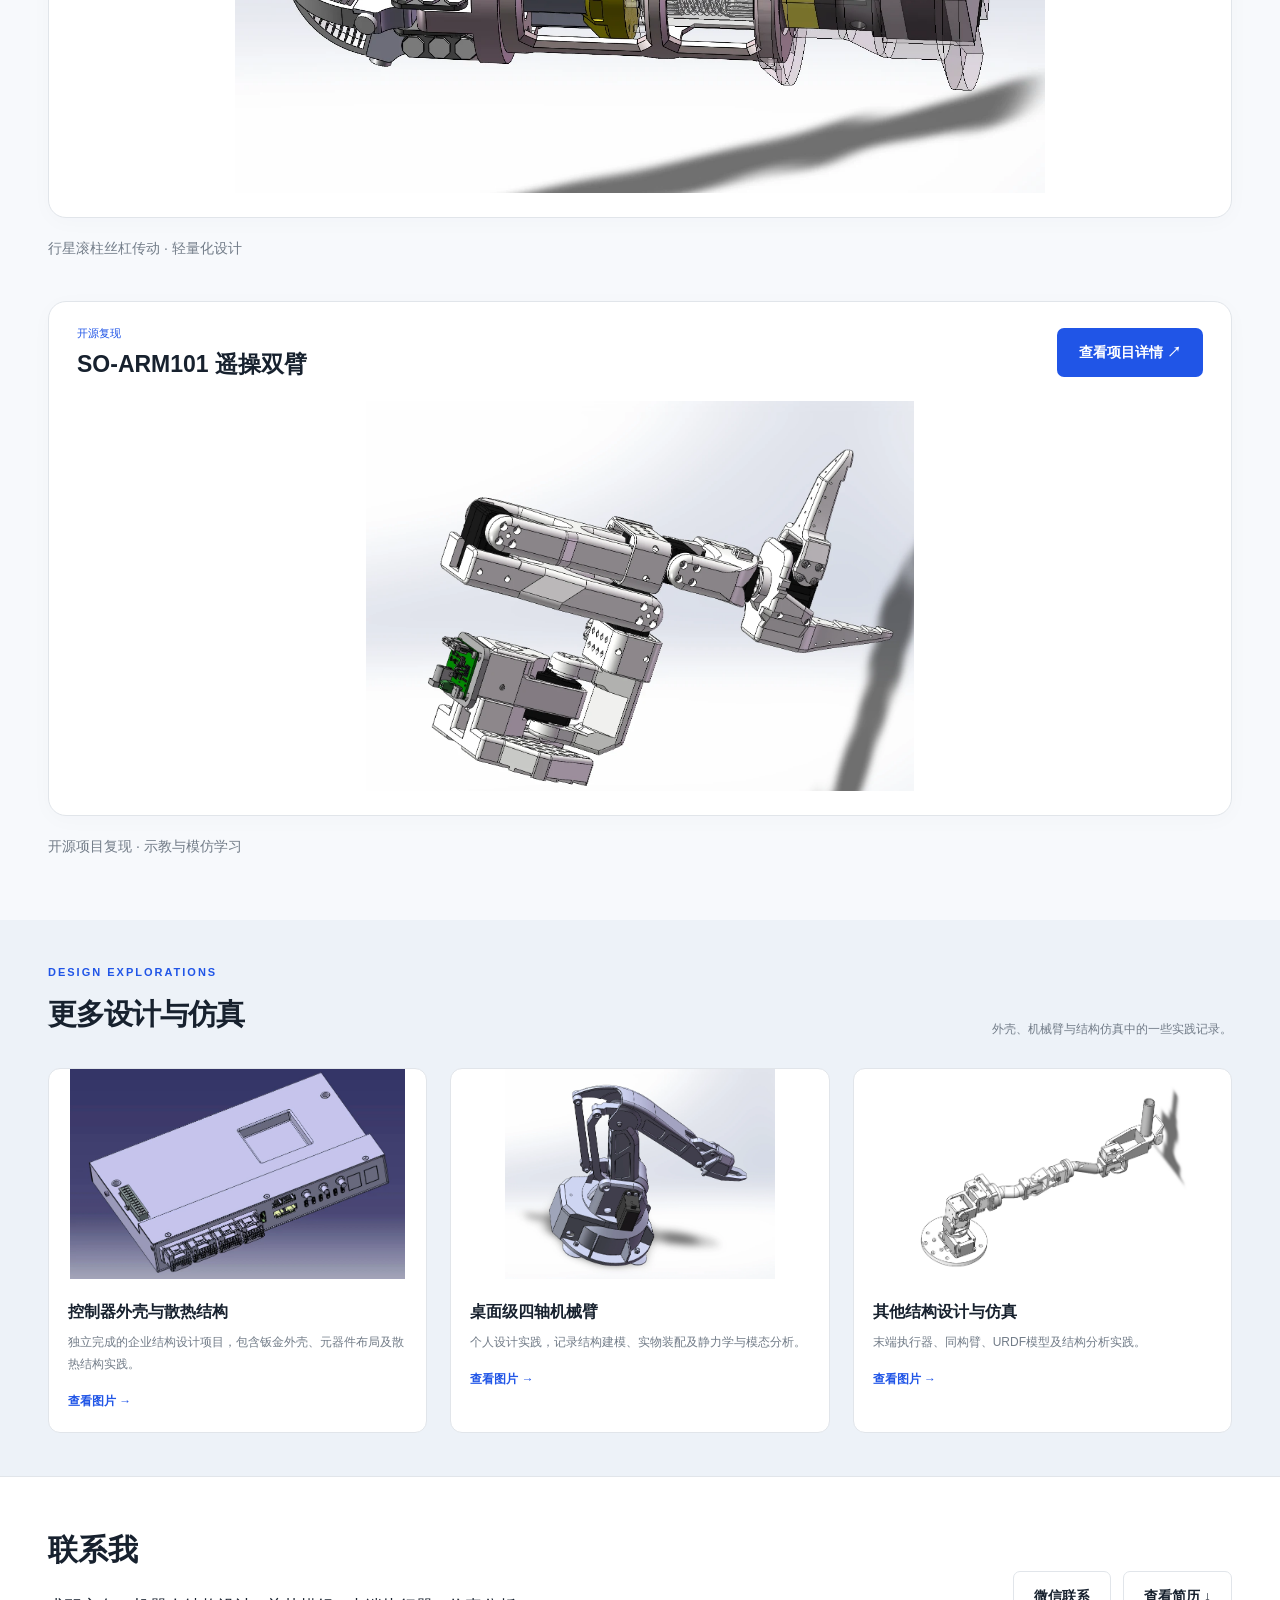
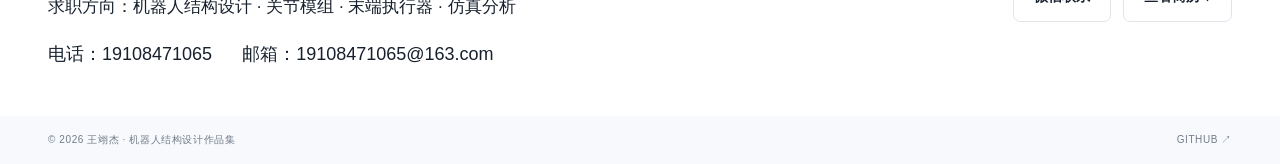
==== commit 47b0bb8f: "Improve project readability and balance biography columns" ====
--- a/index.html
+++ b/index.html
@@ -1 +1 @@
-<!doctype html><html lang="zh-CN"><head><meta charset="utf-8"><meta name="viewport" content="width=device-width, initial-scale=1"><meta name="description" content="王翊杰的机器人结构设计作品集。人形机器人充电仓、折叠腿、五指灵巧手、四足机器人与机械结构仿真实践。"><meta name="theme-color" content="#1b4de4"><title>王翊杰 · 机器人结构设计作品集</title><link rel="icon" href="favicon.svg"><link rel="stylesheet" href="style.css?v=20260915-browse16"><script defer src="media.js?v=20260915-browse16"></script><script defer src="data.js?v=20260915-browse16"></script><script defer src="app.js?v=20260915-browse16"></script></head><body><a class="skip" href="#main">跳转到内容</a><header id="header"></header><main id="main"></main><footer id="footer"></footer><dialog id="lightbox" aria-label="图片预览"><button class="close-dialog" aria-label="关闭图片预览">×</button><img alt=""><p></p></dialog><dialog id="wechat" aria-label="微信联系"><button class="close-dialog" aria-label="关闭微信二维码">×</button><h2>微信联系</h2><p>扫码添加，交流机器人结构设计。</p><img src="assets/wechat.webp" alt="王翊杰的微信二维码"></dialog></body></html>
+<!doctype html><html lang="zh-CN"><head><meta charset="utf-8"><meta name="viewport" content="width=device-width, initial-scale=1"><meta name="description" content="王翊杰的机器人结构设计作品集。人形机器人充电仓、折叠腿、五指灵巧手、四足机器人与机械结构仿真实践。"><meta name="theme-color" content="#1b4de4"><title>王翊杰 · 机器人结构设计作品集</title><link rel="icon" href="favicon.svg"><link rel="stylesheet" href="style.css?v=20260915-layout18"><script defer src="media.js?v=20260915-layout18"></script><script defer src="data.js?v=20260915-layout18"></script><script defer src="app.js?v=20260915-layout18"></script></head><body><a class="skip" href="#main">跳转到内容</a><header id="header"></header><main id="main"></main><footer id="footer"></footer><dialog id="lightbox" aria-label="图片预览"><button class="close-dialog" aria-label="关闭图片预览">×</button><img alt=""><p></p></dialog><dialog id="wechat" aria-label="微信联系"><button class="close-dialog" aria-label="关闭微信二维码">×</button><h2>微信联系</h2><p>扫码添加，交流机器人结构设计。</p><img src="assets/wechat.webp" alt="王翊杰的微信二维码"></dialog></body></html>
--- a/style.css
+++ b/style.css
@@ -53,3 +53,21 @@
 
 .records-toggle{display:none}.sidebar-records{scroll-margin-top:100px}.intro-actions{gap:10px}.intro-actions .button{gap:10px}
 @media(max-width:650px){.sidebar-records .cert-grid:not(.expanded)>figure:nth-child(n+3){display:none}.records-toggle{display:flex;width:100%;margin-top:18px}.intro-actions .button{padding:10px 14px}}
+/* Two-column project notes and balanced desktop biography. */
+.process{grid-template-columns:repeat(2,minmax(0,1fr));gap:32px 40px}
+.process h3{font-size:22px;line-height:1.5;margin:20px 0 12px}
+.process p,.project-heading>p,.extra-detail>p{font-size:17px;line-height:1.95;color:#526174}
+.project-meta{font-size:16px}.project-meta span,.metrics span{font-size:14px}
+.gallery figcaption,.video-gallery figcaption{font-size:14px;line-height:1.7}
+@media(min-width:651px){
+.about-main{grid-template-columns:minmax(0,1.4fr) minmax(0,1fr);column-gap:48px;align-items:stretch}
+.about-columns{align-self:stretch;display:flex;flex-direction:column;justify-content:space-between;padding-bottom:29px}
+.about-columns .honors-summary{margin-bottom:0}
+.about-sidebar{display:flex;flex-direction:column;height:100%}
+.sidebar-records{margin-top:auto;padding-top:30px}
+.sidebar-records .cert-grid{gap:16px}
+.sidebar-records .cert-grid button{height:210px}
+.sidebar-records .cert-grid figure:last-child{grid-column:1 / -1;width:65%;justify-self:center}
+}
+@media(min-width:651px) and (max-width:1000px){.about-main{column-gap:28px}.sidebar-records .cert-grid button{height:170px}}
+@media(max-width:650px){.process{grid-template-columns:1fr;gap:24px}.process h3{font-size:20px}.process p,.project-heading>p,.extra-detail>p{font-size:16px;line-height:1.9}}
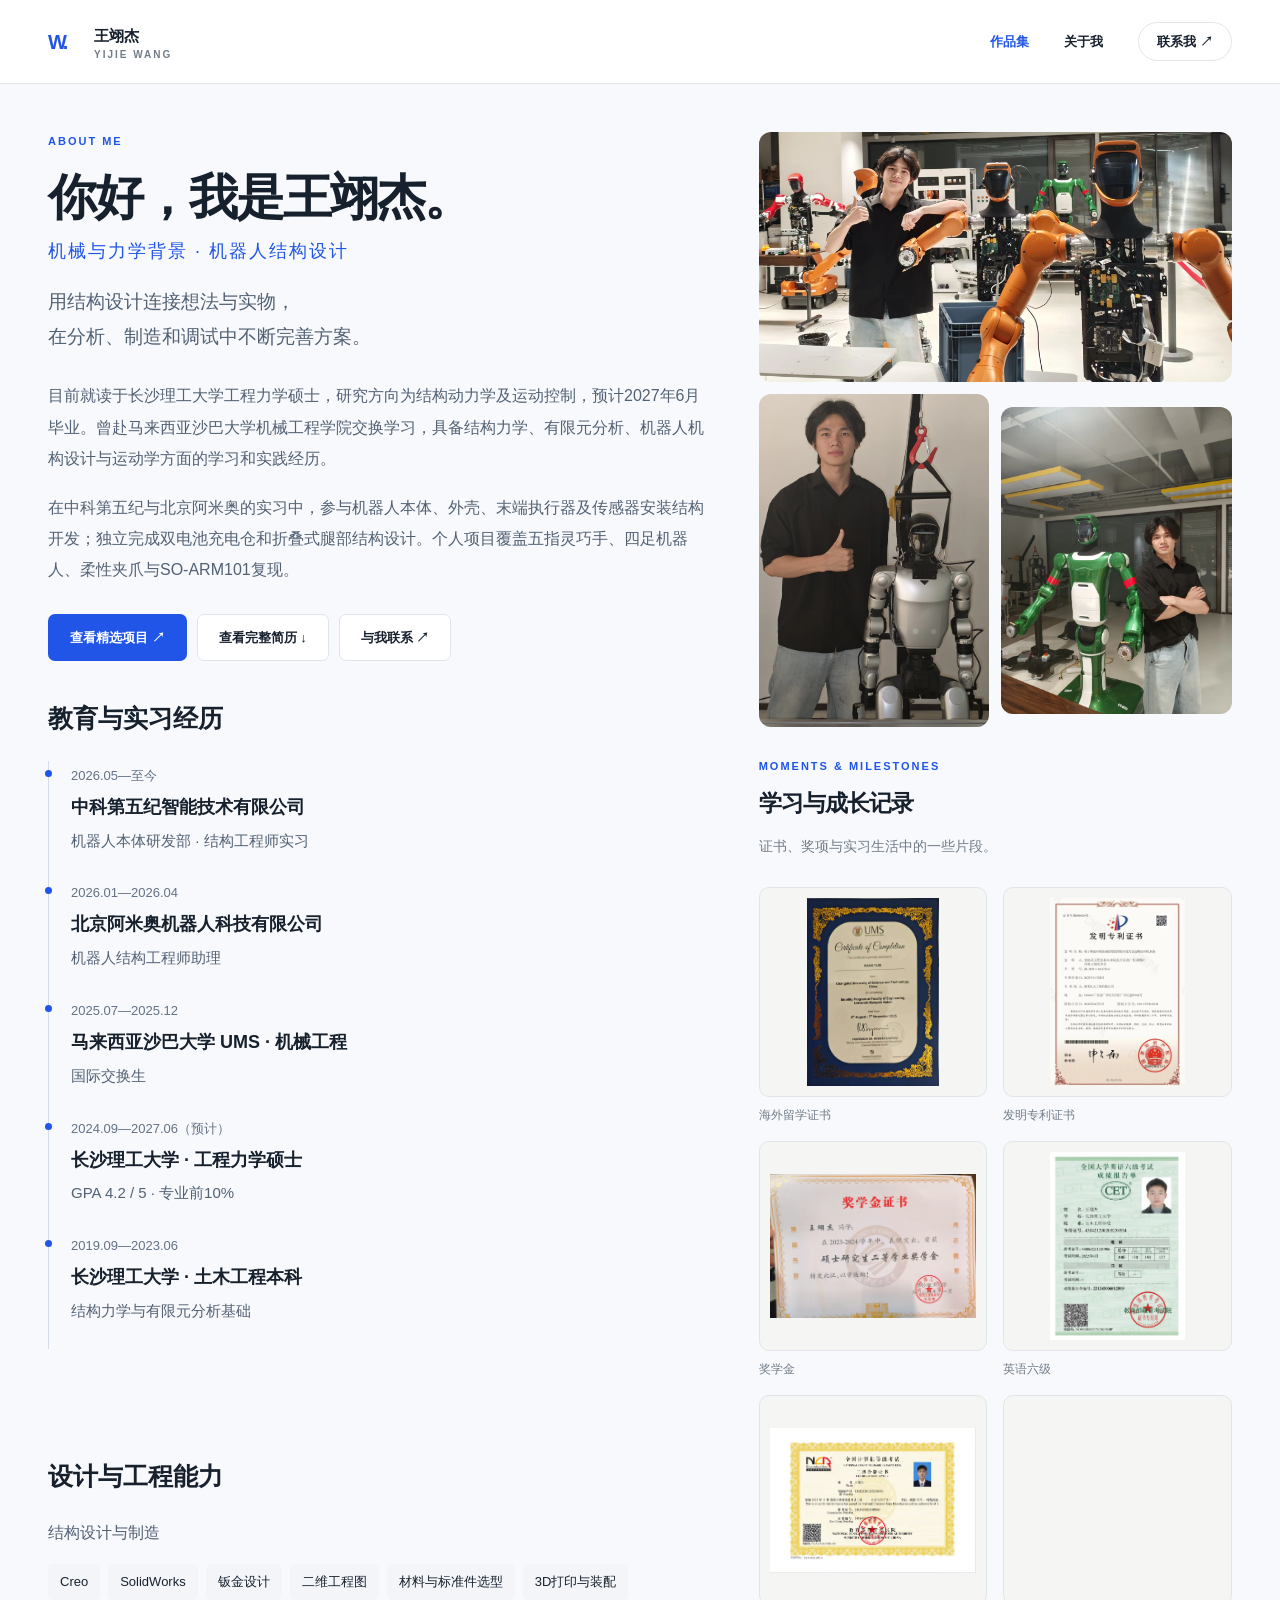
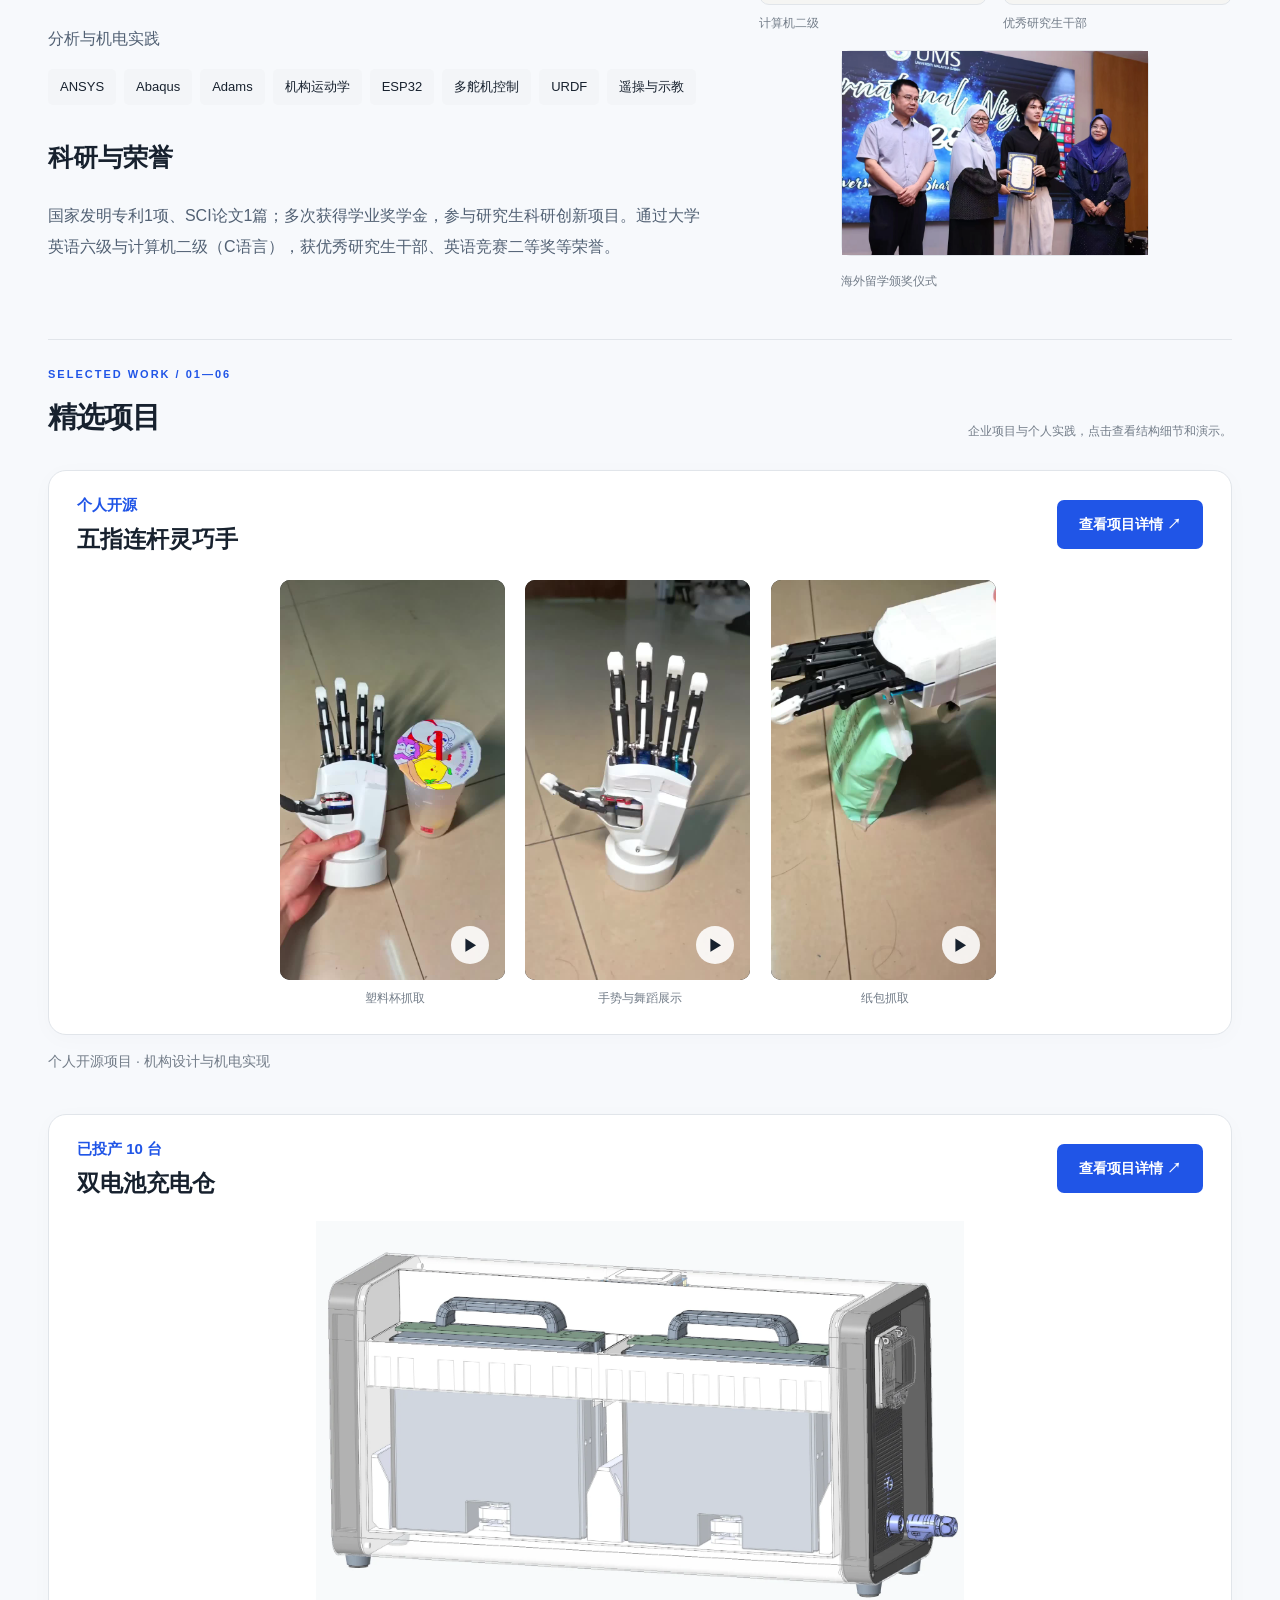
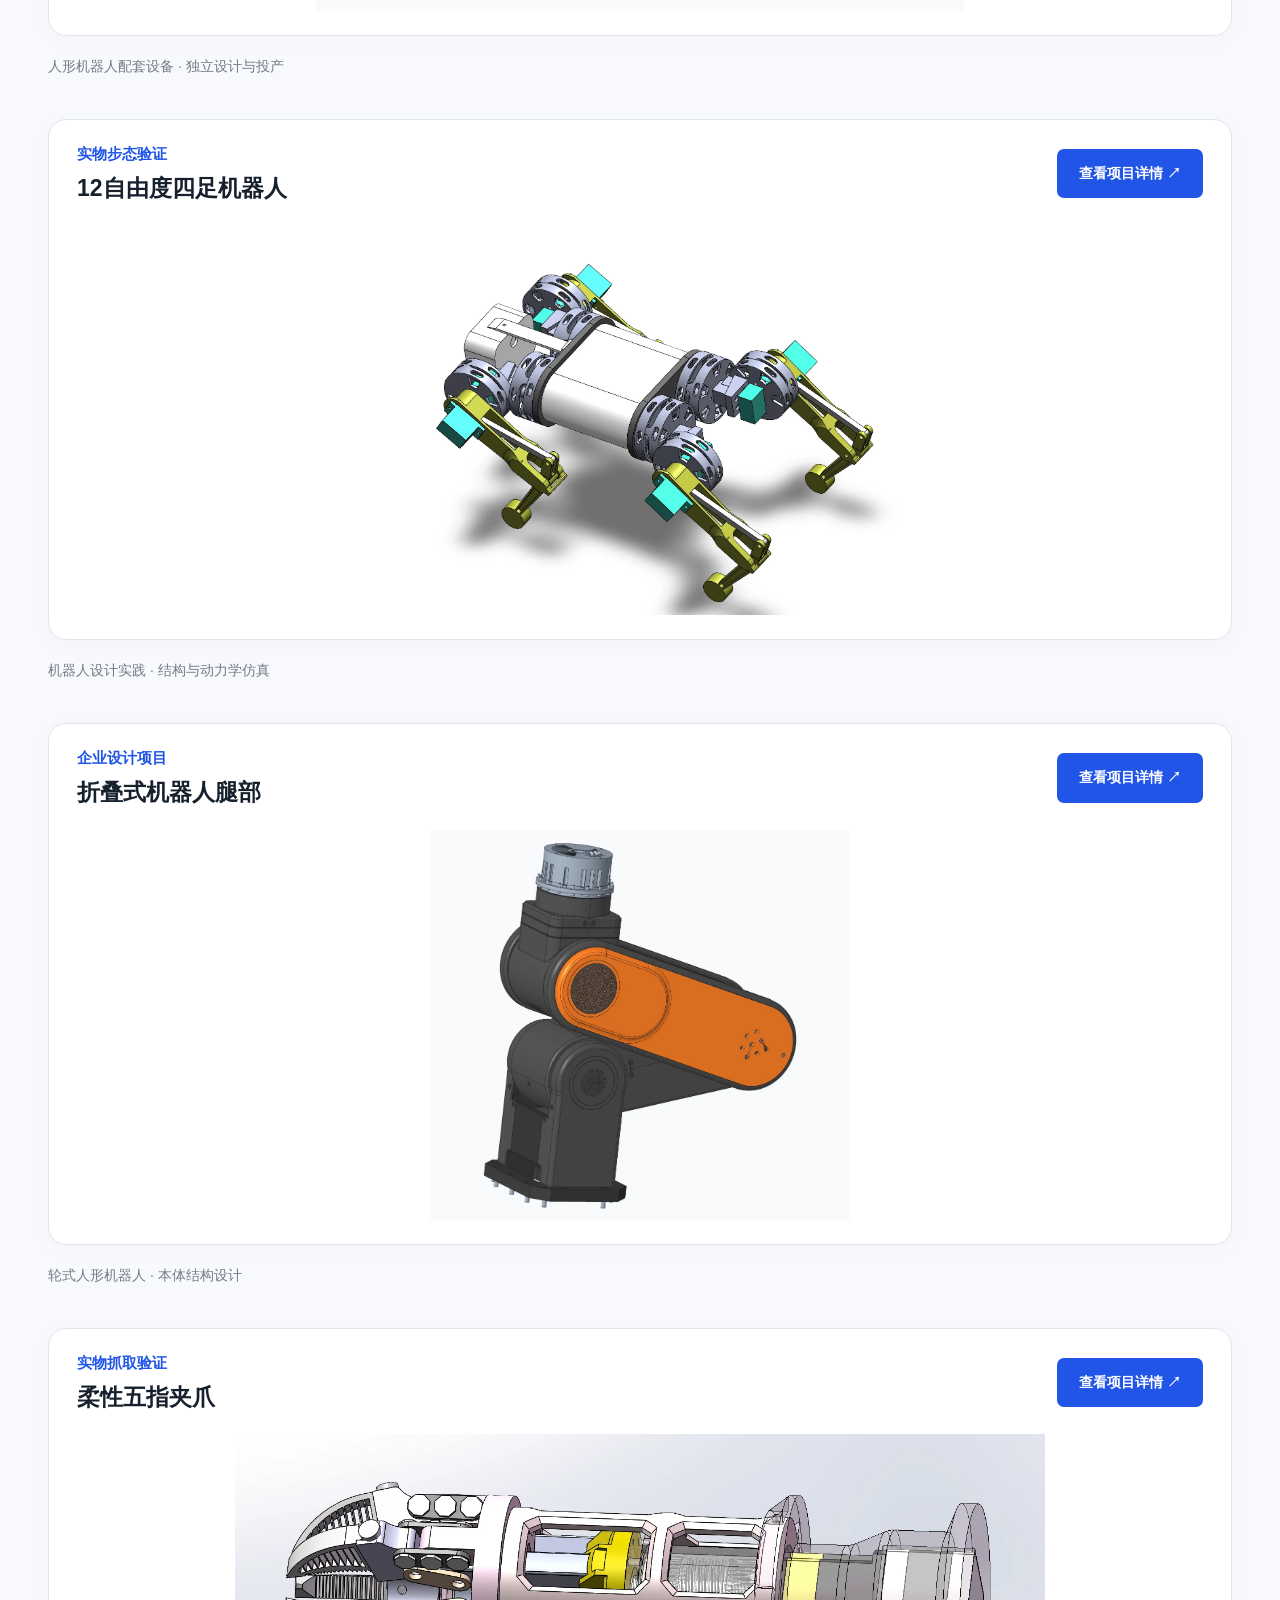
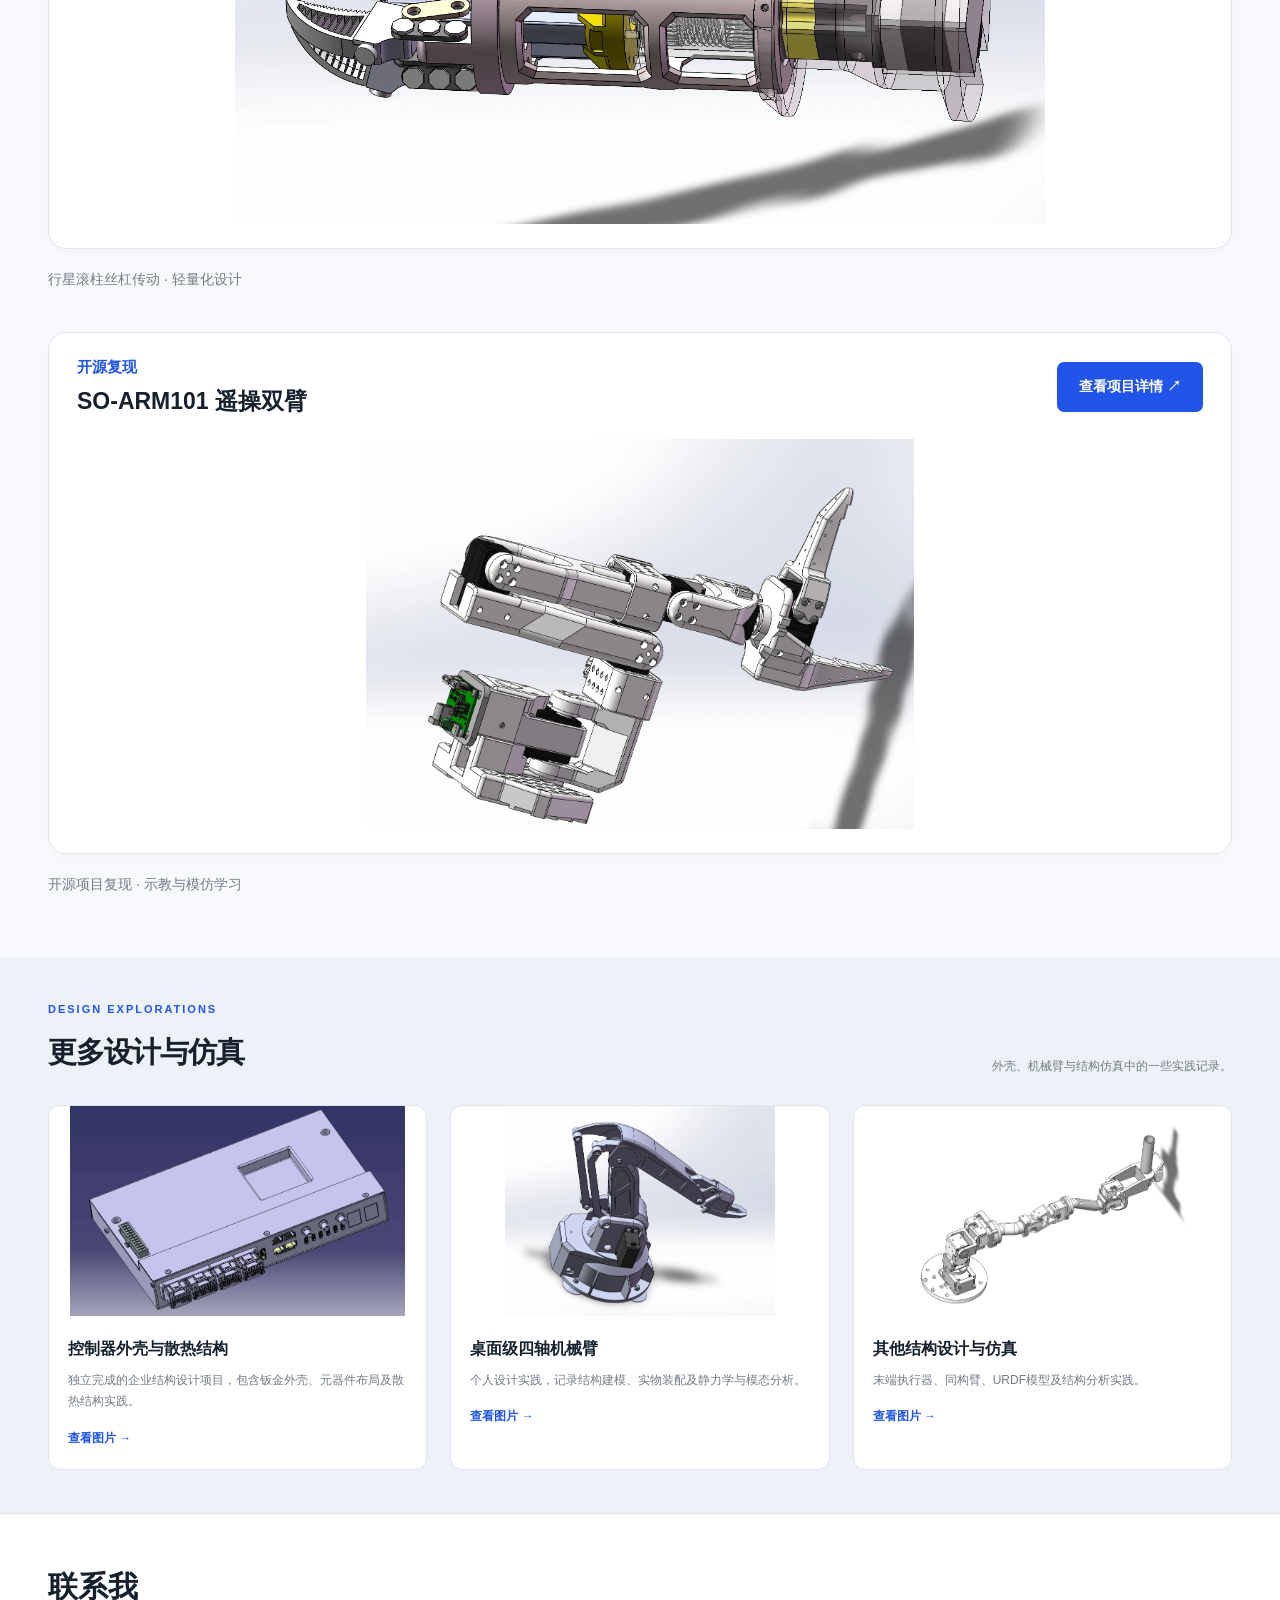
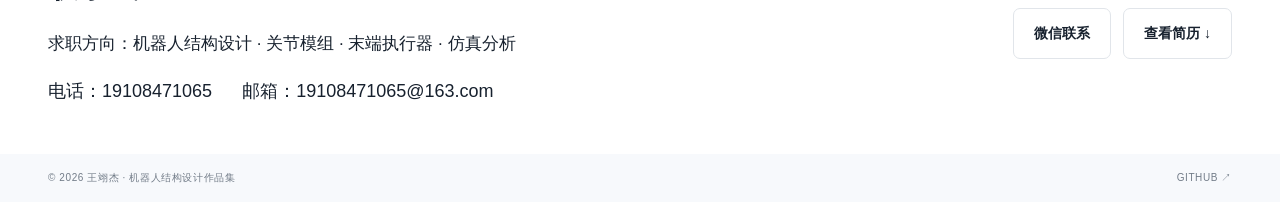
==== commit 7e6d4f76: "Increase project category label size" ====
--- a/index.html
+++ b/index.html
@@ -1 +1 @@
-<!doctype html><html lang="zh-CN"><head><meta charset="utf-8"><meta name="viewport" content="width=device-width, initial-scale=1"><meta name="description" content="王翊杰的机器人结构设计作品集。人形机器人充电仓、折叠腿、五指灵巧手、四足机器人与机械结构仿真实践。"><meta name="theme-color" content="#1b4de4"><title>王翊杰 · 机器人结构设计作品集</title><link rel="icon" href="favicon.svg"><link rel="stylesheet" href="style.css?v=20260915-layout18"><script defer src="media.js?v=20260915-layout18"></script><script defer src="data.js?v=20260915-layout18"></script><script defer src="app.js?v=20260915-layout18"></script></head><body><a class="skip" href="#main">跳转到内容</a><header id="header"></header><main id="main"></main><footer id="footer"></footer><dialog id="lightbox" aria-label="图片预览"><button class="close-dialog" aria-label="关闭图片预览">×</button><img alt=""><p></p></dialog><dialog id="wechat" aria-label="微信联系"><button class="close-dialog" aria-label="关闭微信二维码">×</button><h2>微信联系</h2><p>扫码添加，交流机器人结构设计。</p><img src="assets/wechat.webp" alt="王翊杰的微信二维码"></dialog></body></html>
+<!doctype html><html lang="zh-CN"><head><meta charset="utf-8"><meta name="viewport" content="width=device-width, initial-scale=1"><meta name="description" content="王翊杰的机器人结构设计作品集。人形机器人充电仓、折叠腿、五指灵巧手、四足机器人与机械结构仿真实践。"><meta name="theme-color" content="#1b4de4"><title>王翊杰 · 机器人结构设计作品集</title><link rel="icon" href="favicon.svg"><link rel="stylesheet" href="style.css?v=20260915-tags19"><script defer src="media.js?v=20260915-tags19"></script><script defer src="data.js?v=20260915-tags19"></script><script defer src="app.js?v=20260915-tags19"></script></head><body><a class="skip" href="#main">跳转到内容</a><header id="header"></header><main id="main"></main><footer id="footer"></footer><dialog id="lightbox" aria-label="图片预览"><button class="close-dialog" aria-label="关闭图片预览">×</button><img alt=""><p></p></dialog><dialog id="wechat" aria-label="微信联系"><button class="close-dialog" aria-label="关闭微信二维码">×</button><h2>微信联系</h2><p>扫码添加，交流机器人结构设计。</p><img src="assets/wechat.webp" alt="王翊杰的微信二维码"></dialog></body></html>
--- a/style.css
+++ b/style.css
@@ -71,3 +71,5 @@
 }
 @media(min-width:651px) and (max-width:1000px){.about-main{column-gap:28px}.sidebar-records .cert-grid button{height:170px}}
 @media(max-width:650px){.process{grid-template-columns:1fr;gap:24px}.process h3{font-size:20px}.process p,.project-heading>p,.extra-detail>p{font-size:16px;line-height:1.9}}
+.project-grid .card-heading .project-kind{font-size:15px;font-weight:600;line-height:1.6;margin-bottom:6px}
+@media(max-width:650px){.project-grid .card-heading .project-kind{font-size:13px}}
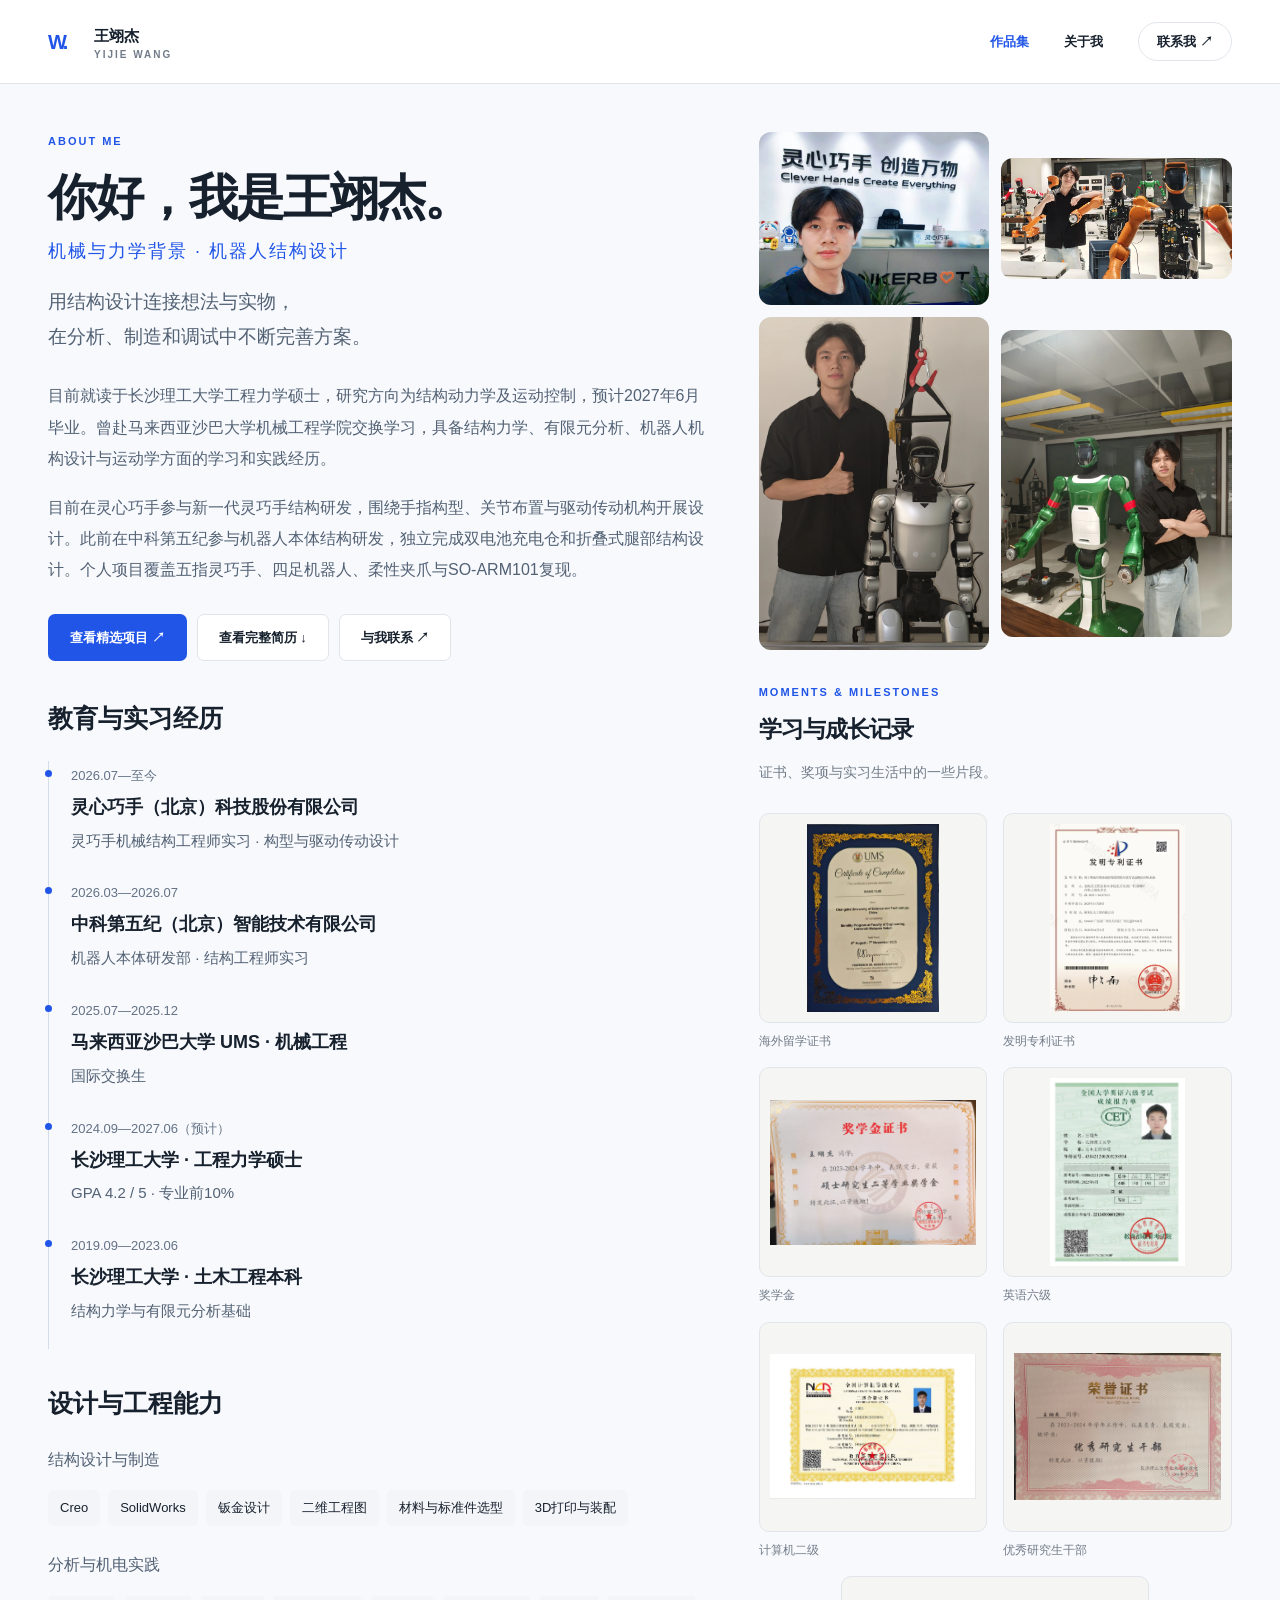
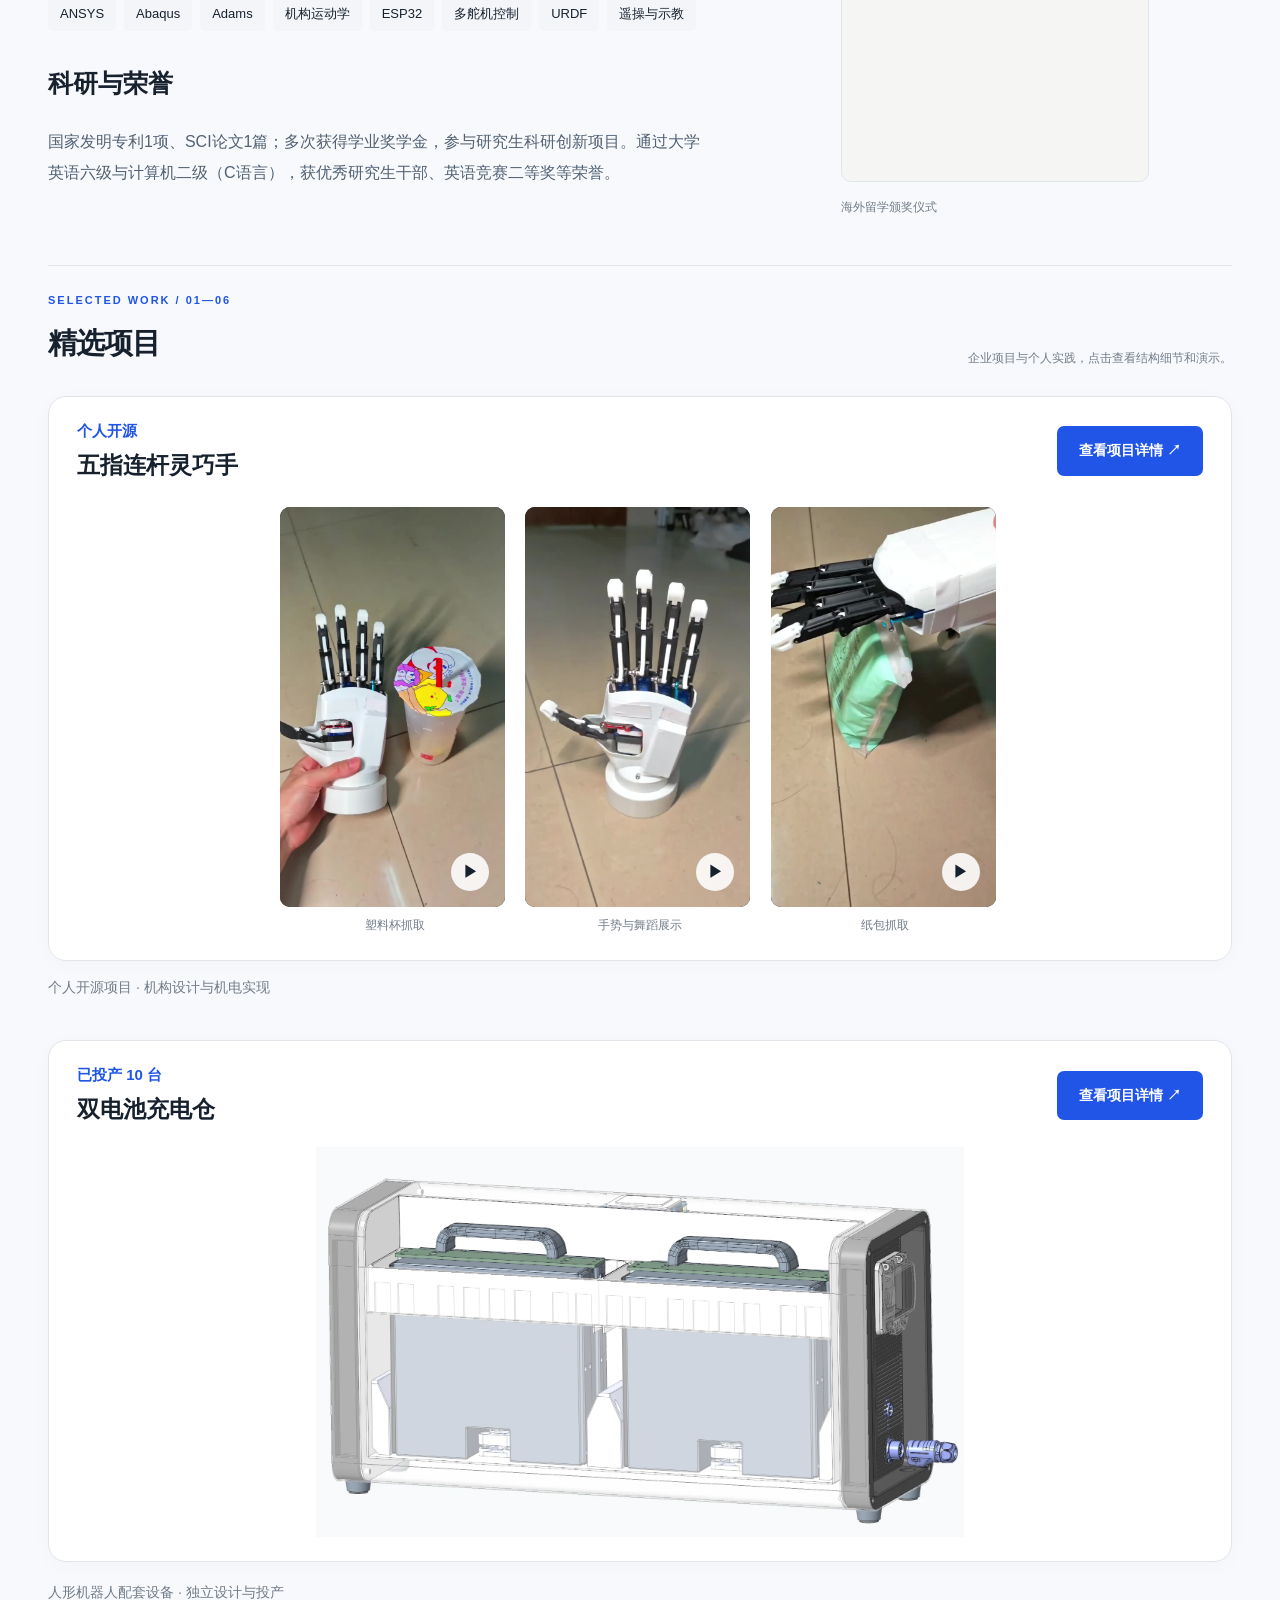
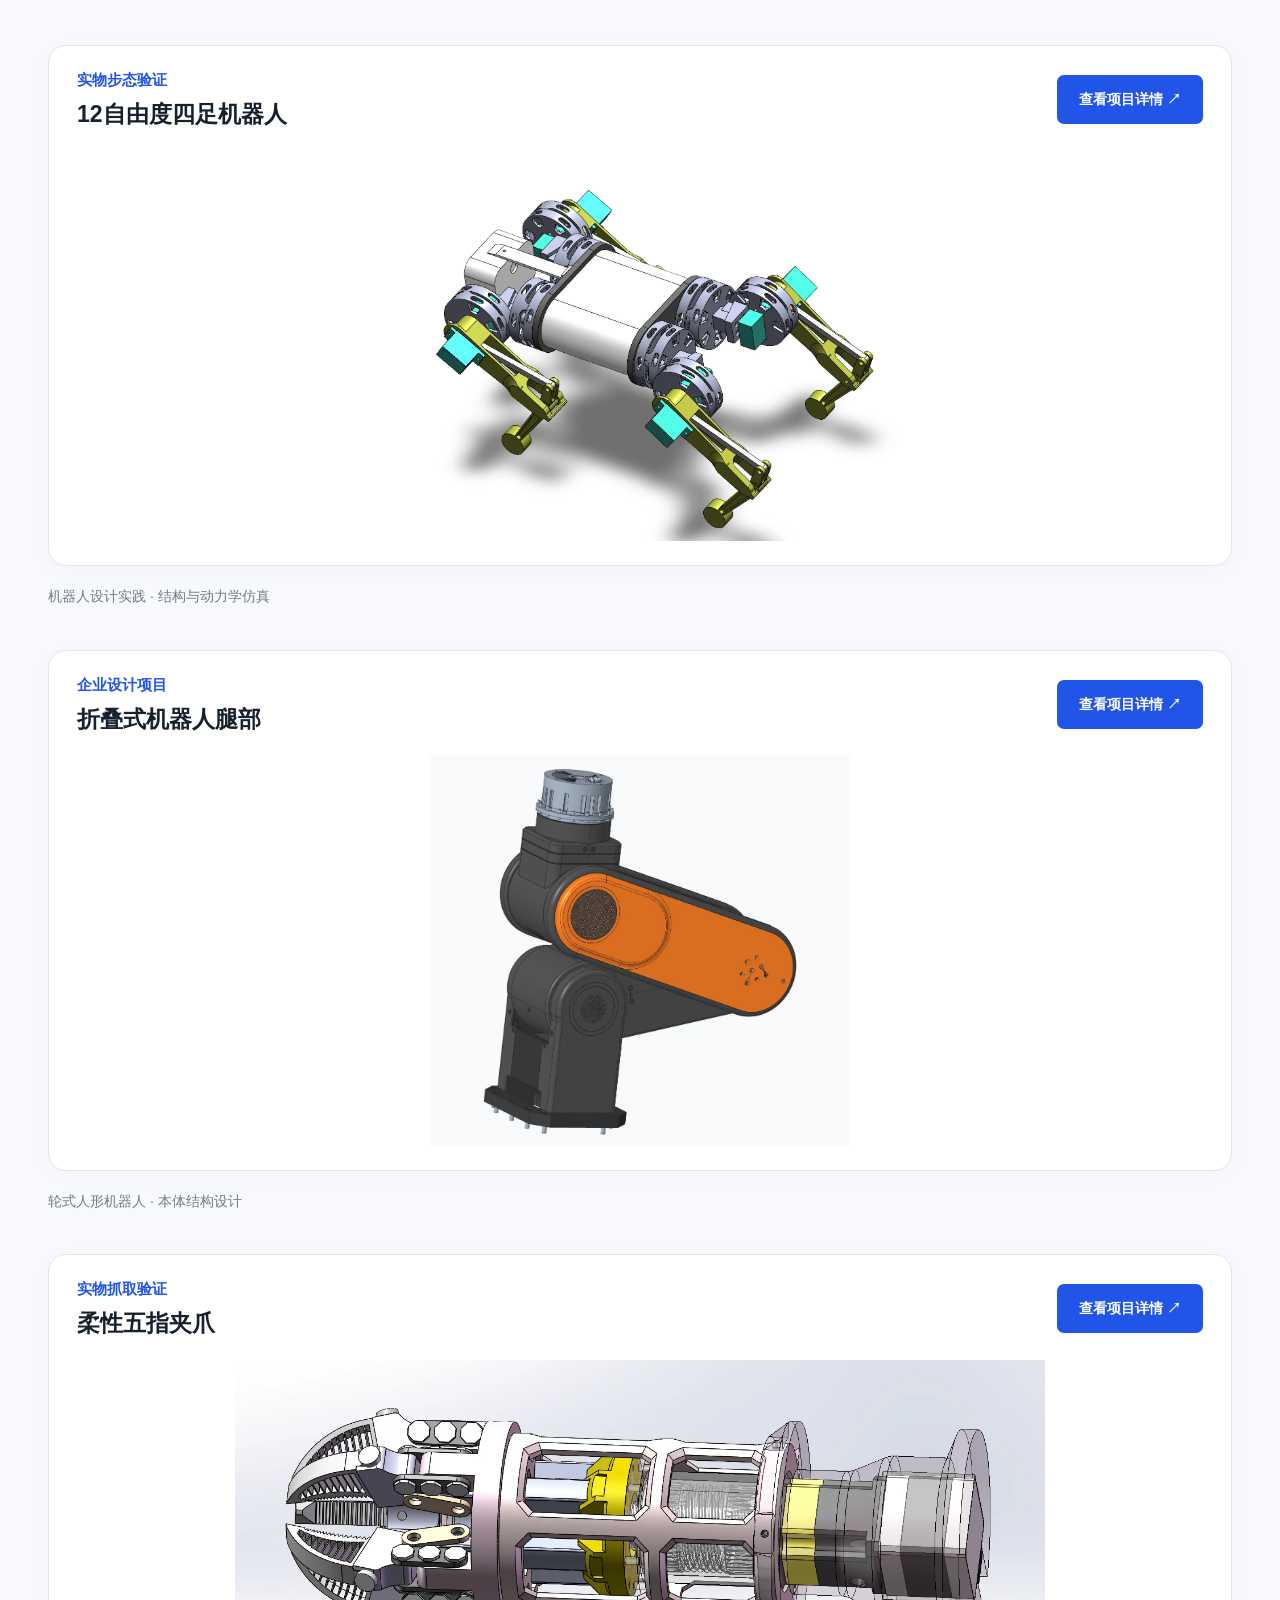
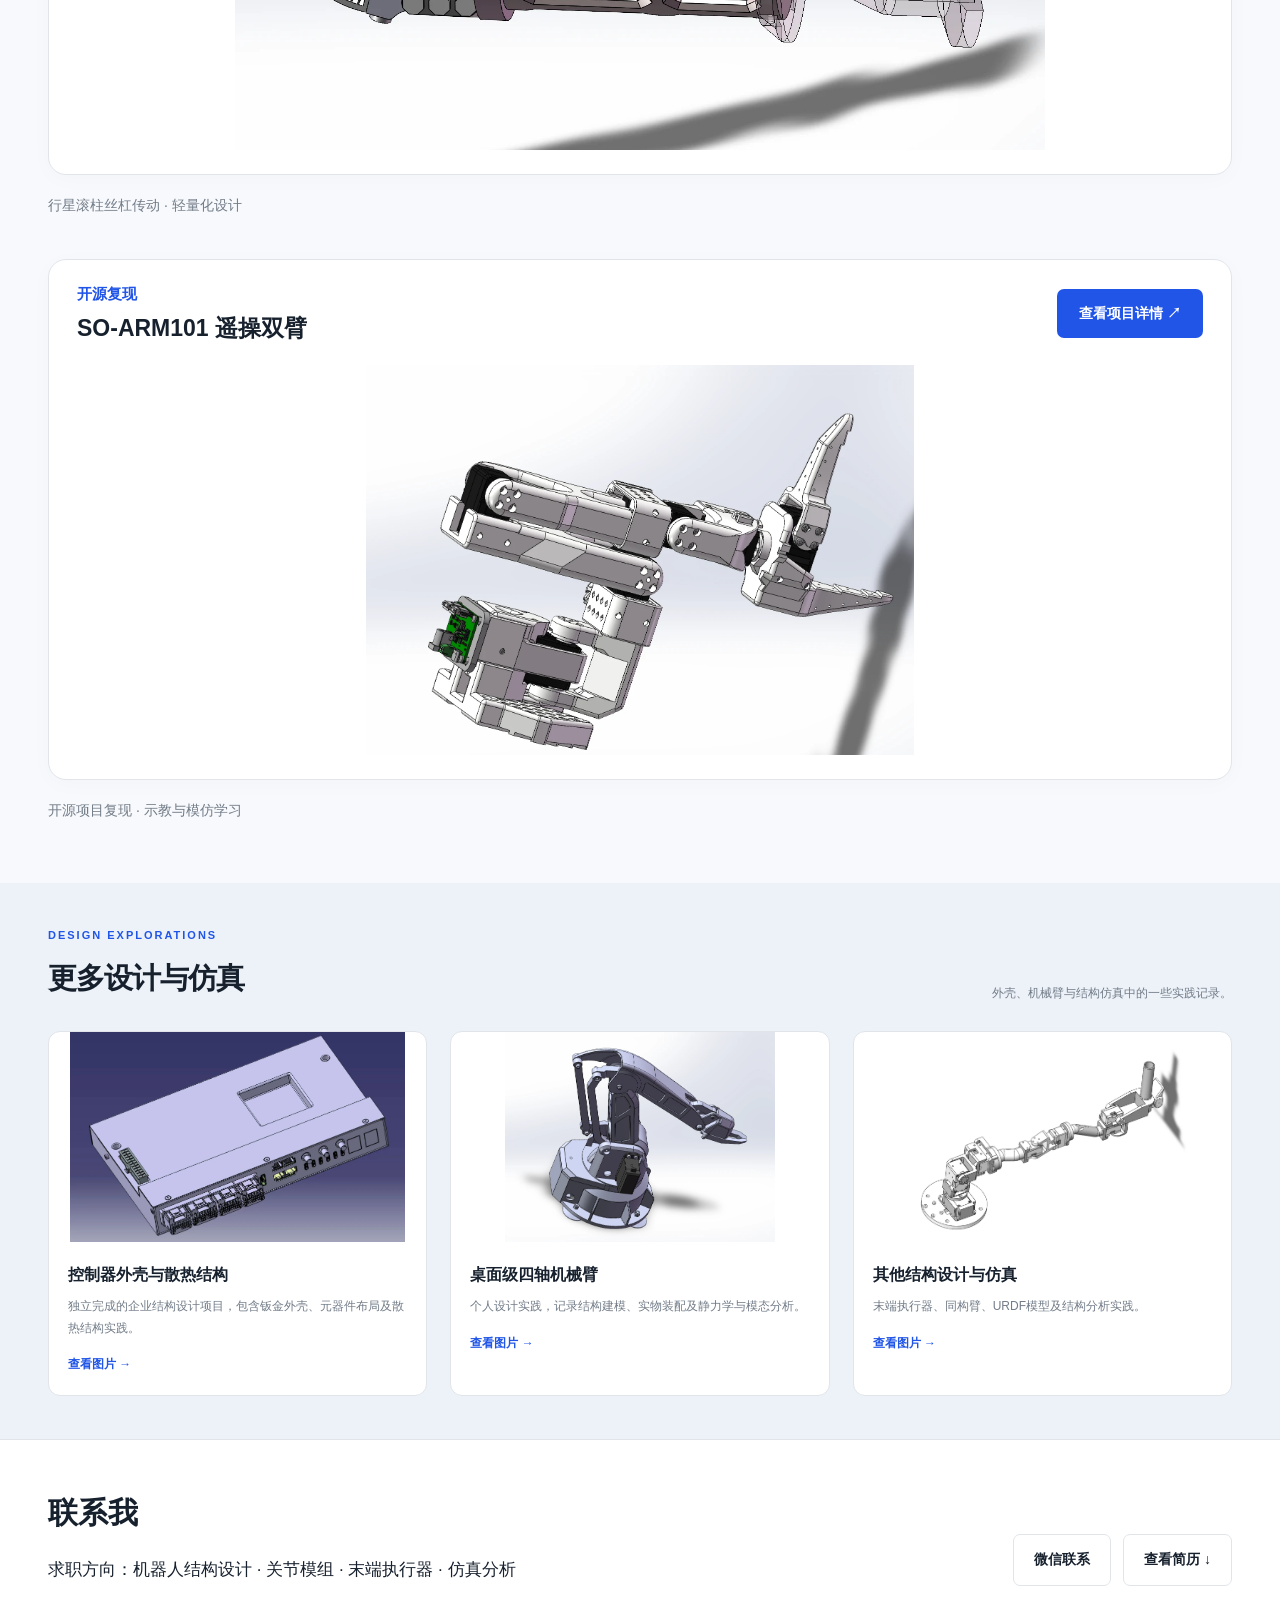
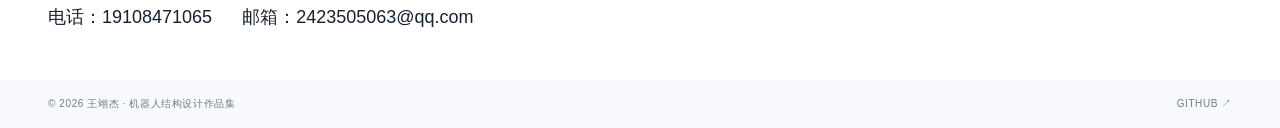
==== commit ba85b02a: "Update internships, photos, dates and resume" ====
--- a/index.html
+++ b/index.html
@@ -1 +1 @@
-<!doctype html><html lang="zh-CN"><head><meta charset="utf-8"><meta name="viewport" content="width=device-width, initial-scale=1"><meta name="description" content="王翊杰的机器人结构设计作品集。人形机器人充电仓、折叠腿、五指灵巧手、四足机器人与机械结构仿真实践。"><meta name="theme-color" content="#1b4de4"><title>王翊杰 · 机器人结构设计作品集</title><link rel="icon" href="favicon.svg"><link rel="stylesheet" href="style.css?v=20260915-tags19"><script defer src="media.js?v=20260915-tags19"></script><script defer src="data.js?v=20260915-tags19"></script><script defer src="app.js?v=20260915-tags19"></script></head><body><a class="skip" href="#main">跳转到内容</a><header id="header"></header><main id="main"></main><footer id="footer"></footer><dialog id="lightbox" aria-label="图片预览"><button class="close-dialog" aria-label="关闭图片预览">×</button><img alt=""><p></p></dialog><dialog id="wechat" aria-label="微信联系"><button class="close-dialog" aria-label="关闭微信二维码">×</button><h2>微信联系</h2><p>扫码添加，交流机器人结构设计。</p><img src="assets/wechat.webp" alt="王翊杰的微信二维码"></dialog></body></html>
+<!doctype html><html lang="zh-CN"><head><meta charset="utf-8"><meta name="viewport" content="width=device-width, initial-scale=1"><meta name="description" content="王翊杰的机器人结构设计作品集。人形机器人充电仓、折叠腿、五指灵巧手、四足机器人与机械结构仿真实践。"><meta name="theme-color" content="#1b4de4"><title>王翊杰 · 机器人结构设计作品集</title><link rel="icon" href="favicon.svg"><link rel="stylesheet" href="style.css?v=20260924-internships"><script defer src="media.js?v=20260924-internships"></script><script defer src="data.js?v=20260924-internships"></script><script defer src="app.js?v=20260924-internships"></script></head><body><a class="skip" href="#main">跳转到内容</a><header id="header"></header><main id="main"></main><footer id="footer"></footer><dialog id="lightbox" aria-label="图片预览"><button class="close-dialog" aria-label="关闭图片预览">×</button><img alt=""><p></p></dialog><dialog id="wechat" aria-label="微信联系"><button class="close-dialog" aria-label="关闭微信二维码">×</button><h2>微信联系</h2><p>扫码添加，交流机器人结构设计。</p><img src="assets/wechat.webp" alt="王翊杰的微信二维码"></dialog></body></html>
--- a/style.css
+++ b/style.css
@@ -73,3 +73,7 @@
 @media(max-width:650px){.process{grid-template-columns:1fr;gap:24px}.process h3{font-size:20px}.process p,.project-heading>p,.extra-detail>p{font-size:16px;line-height:1.9}}
 .project-grid .card-heading .project-kind{font-size:15px;font-weight:600;line-height:1.6;margin-bottom:6px}
 @media(max-width:650px){.project-grid .card-heading .project-kind{font-size:13px}}
+
+/* Internship photos: four balanced tiles. */
+.about-sidebar .photo-collage button:first-child{grid-column:auto}
+.about-sidebar .photo-collage{align-items:center}
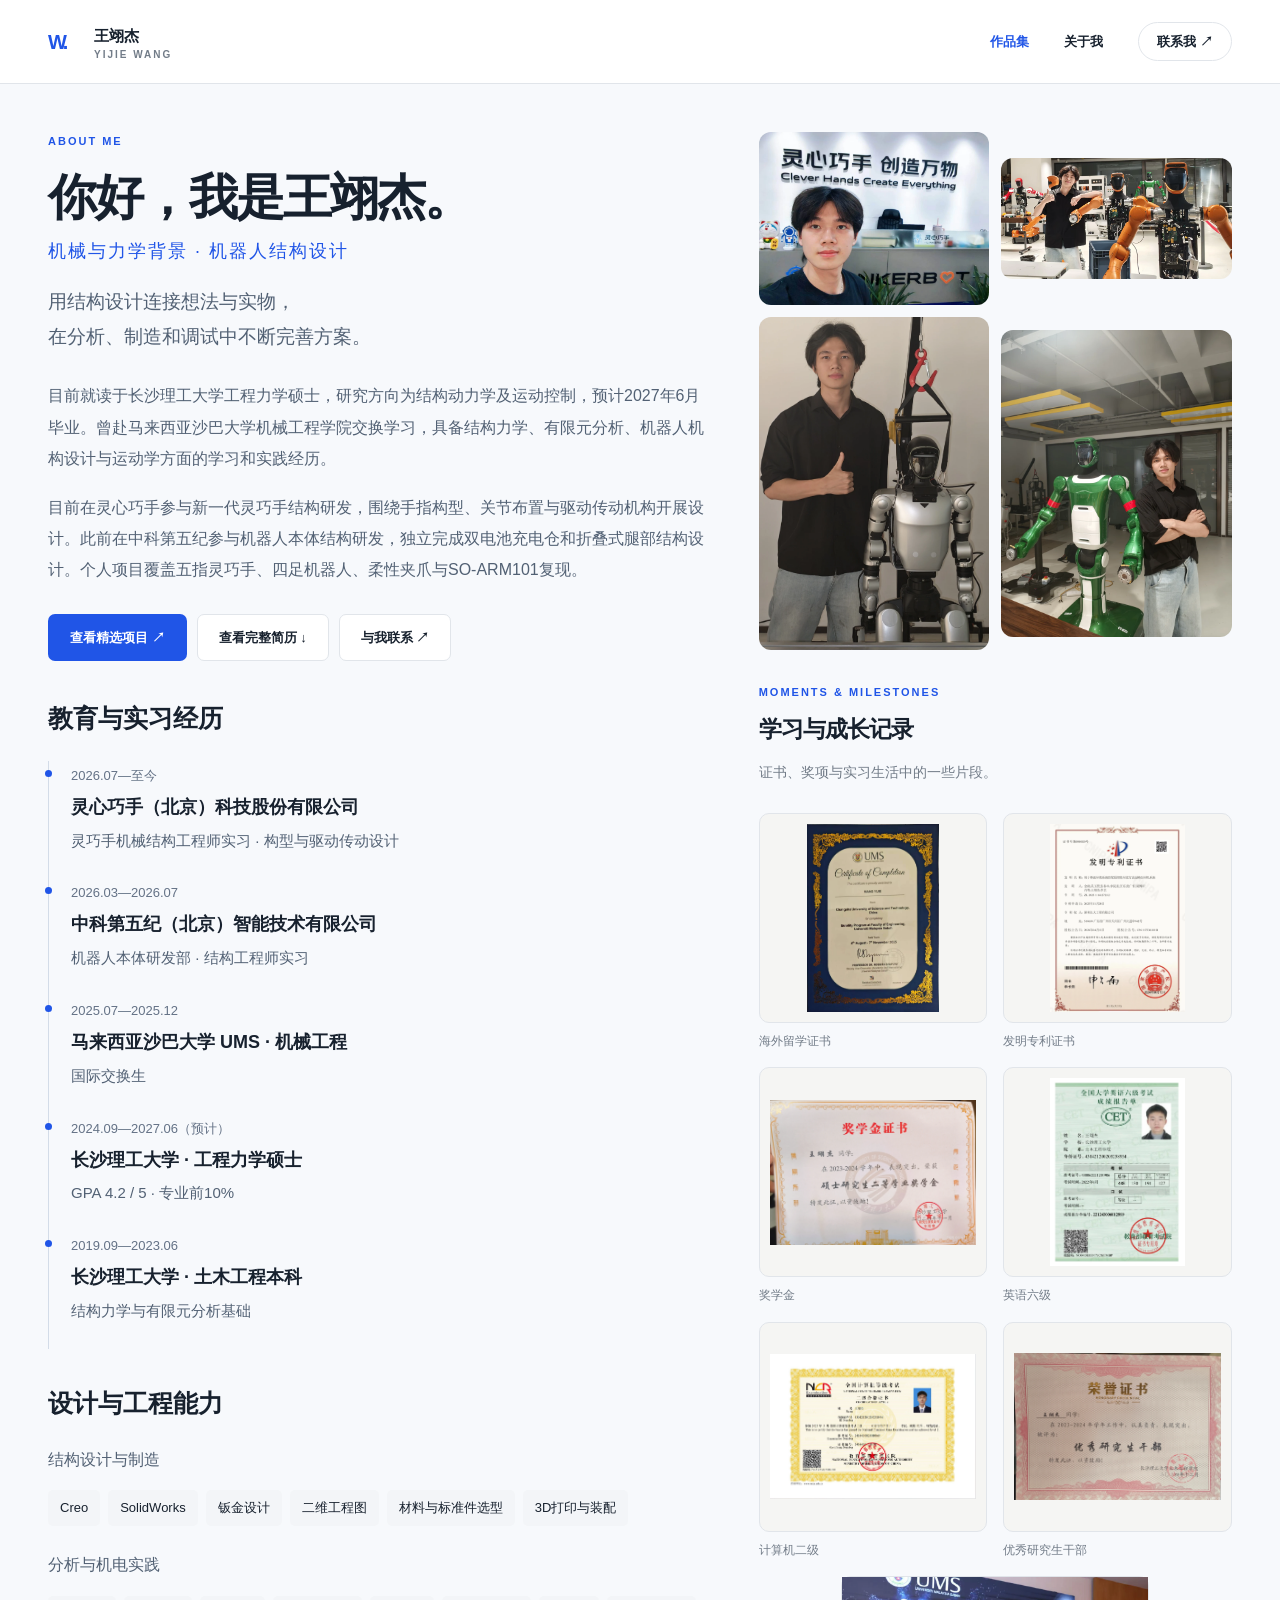
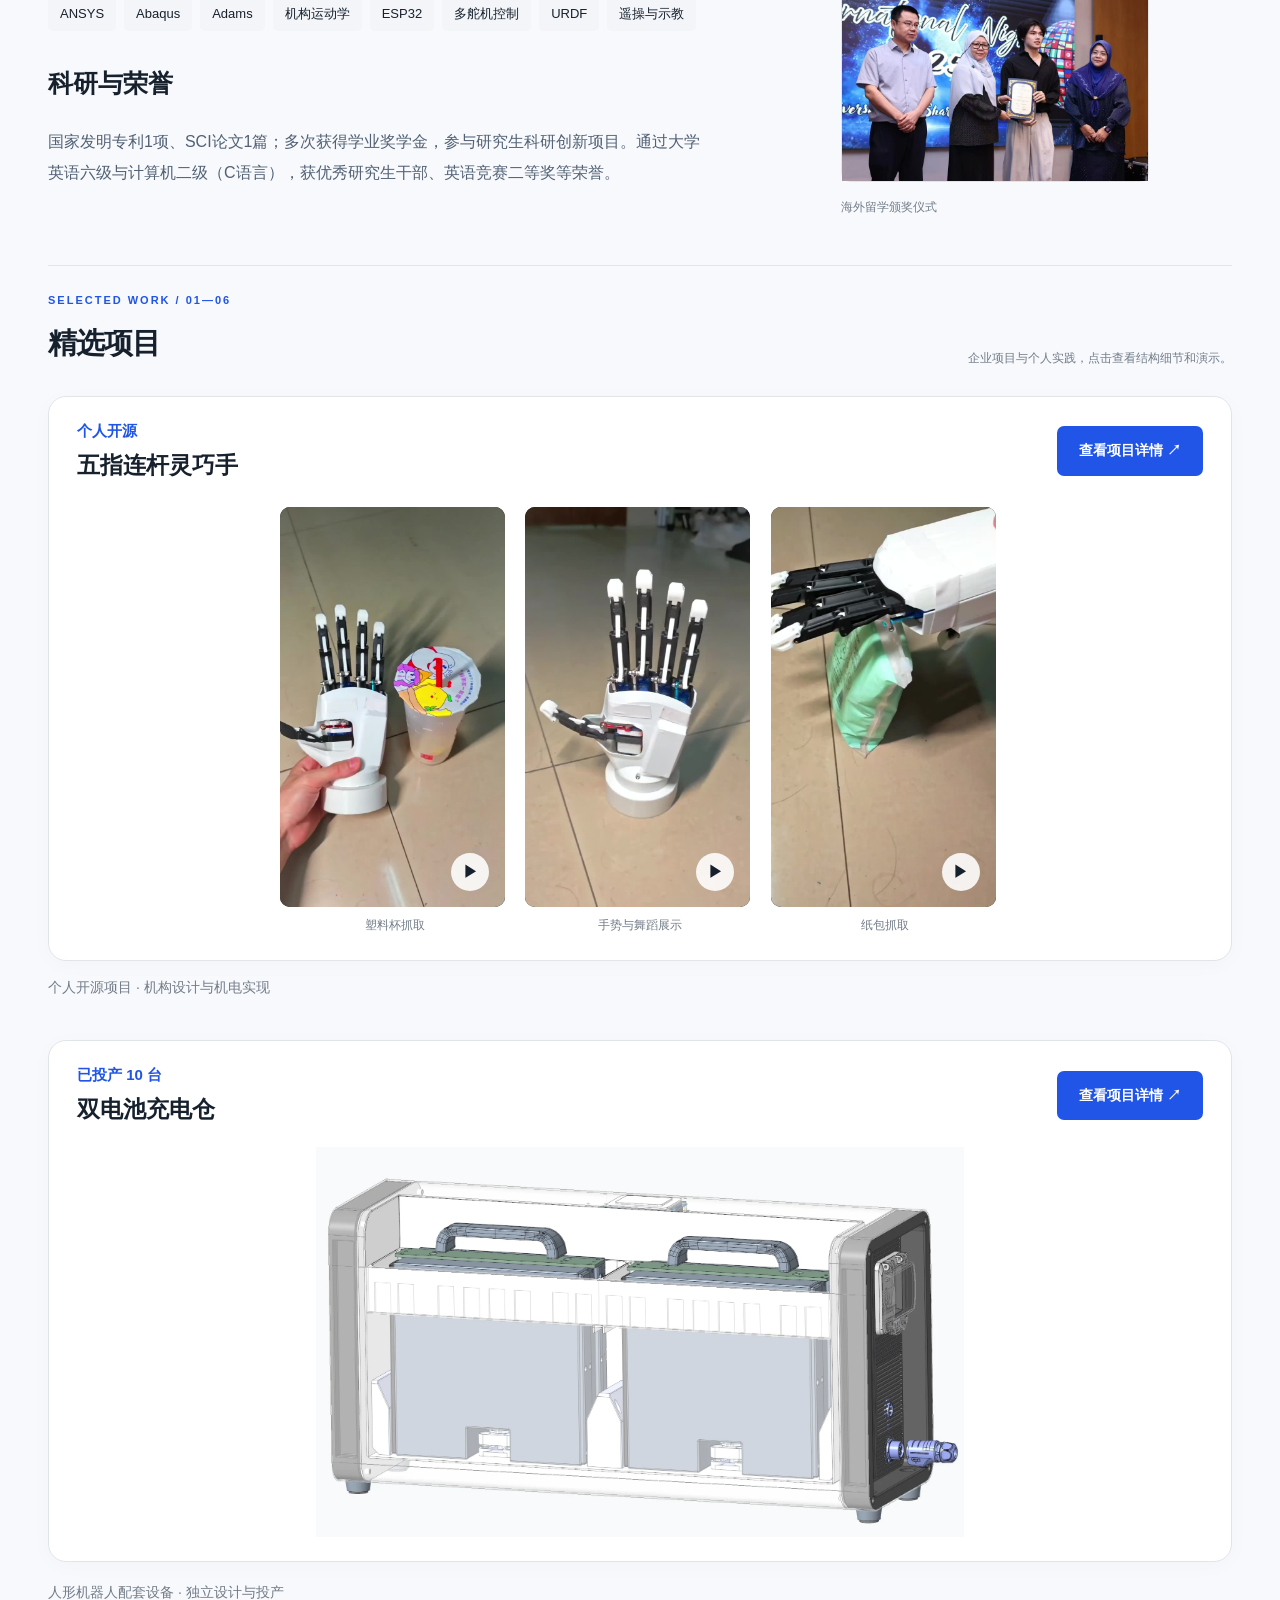
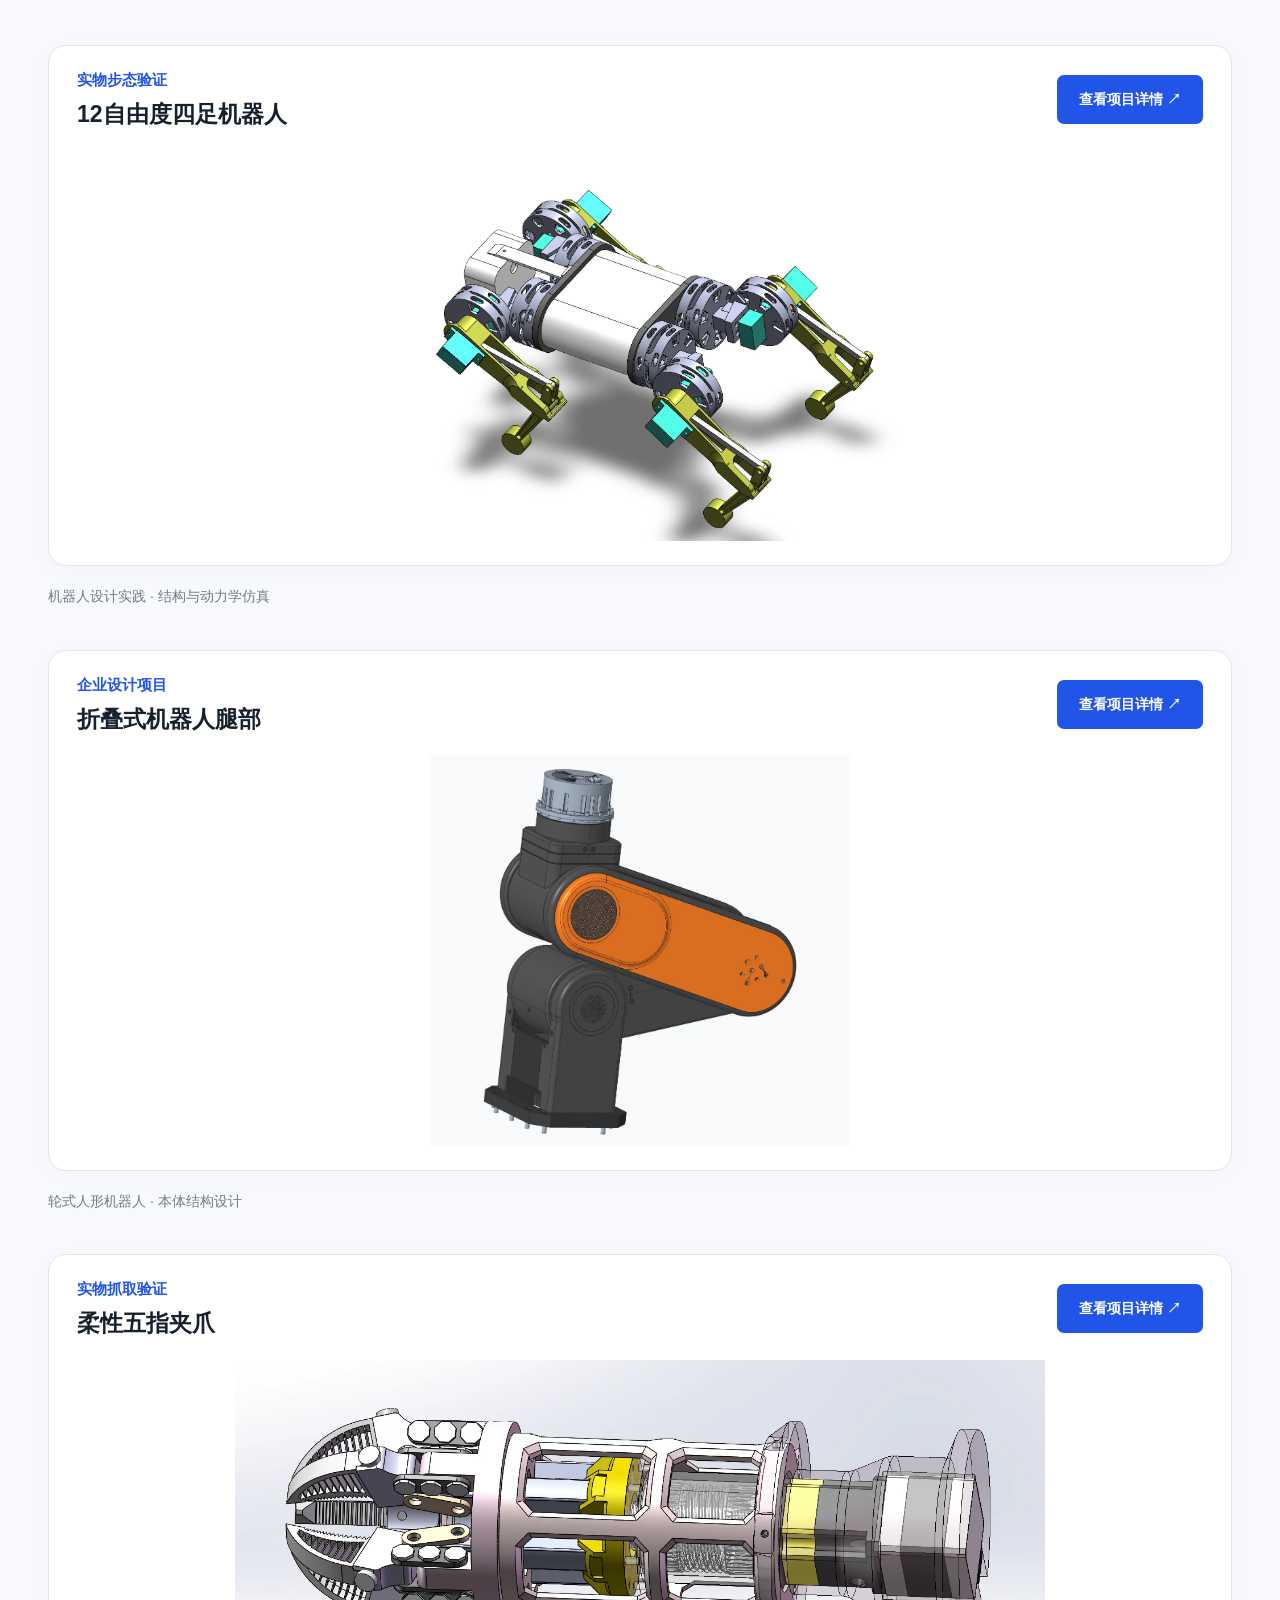
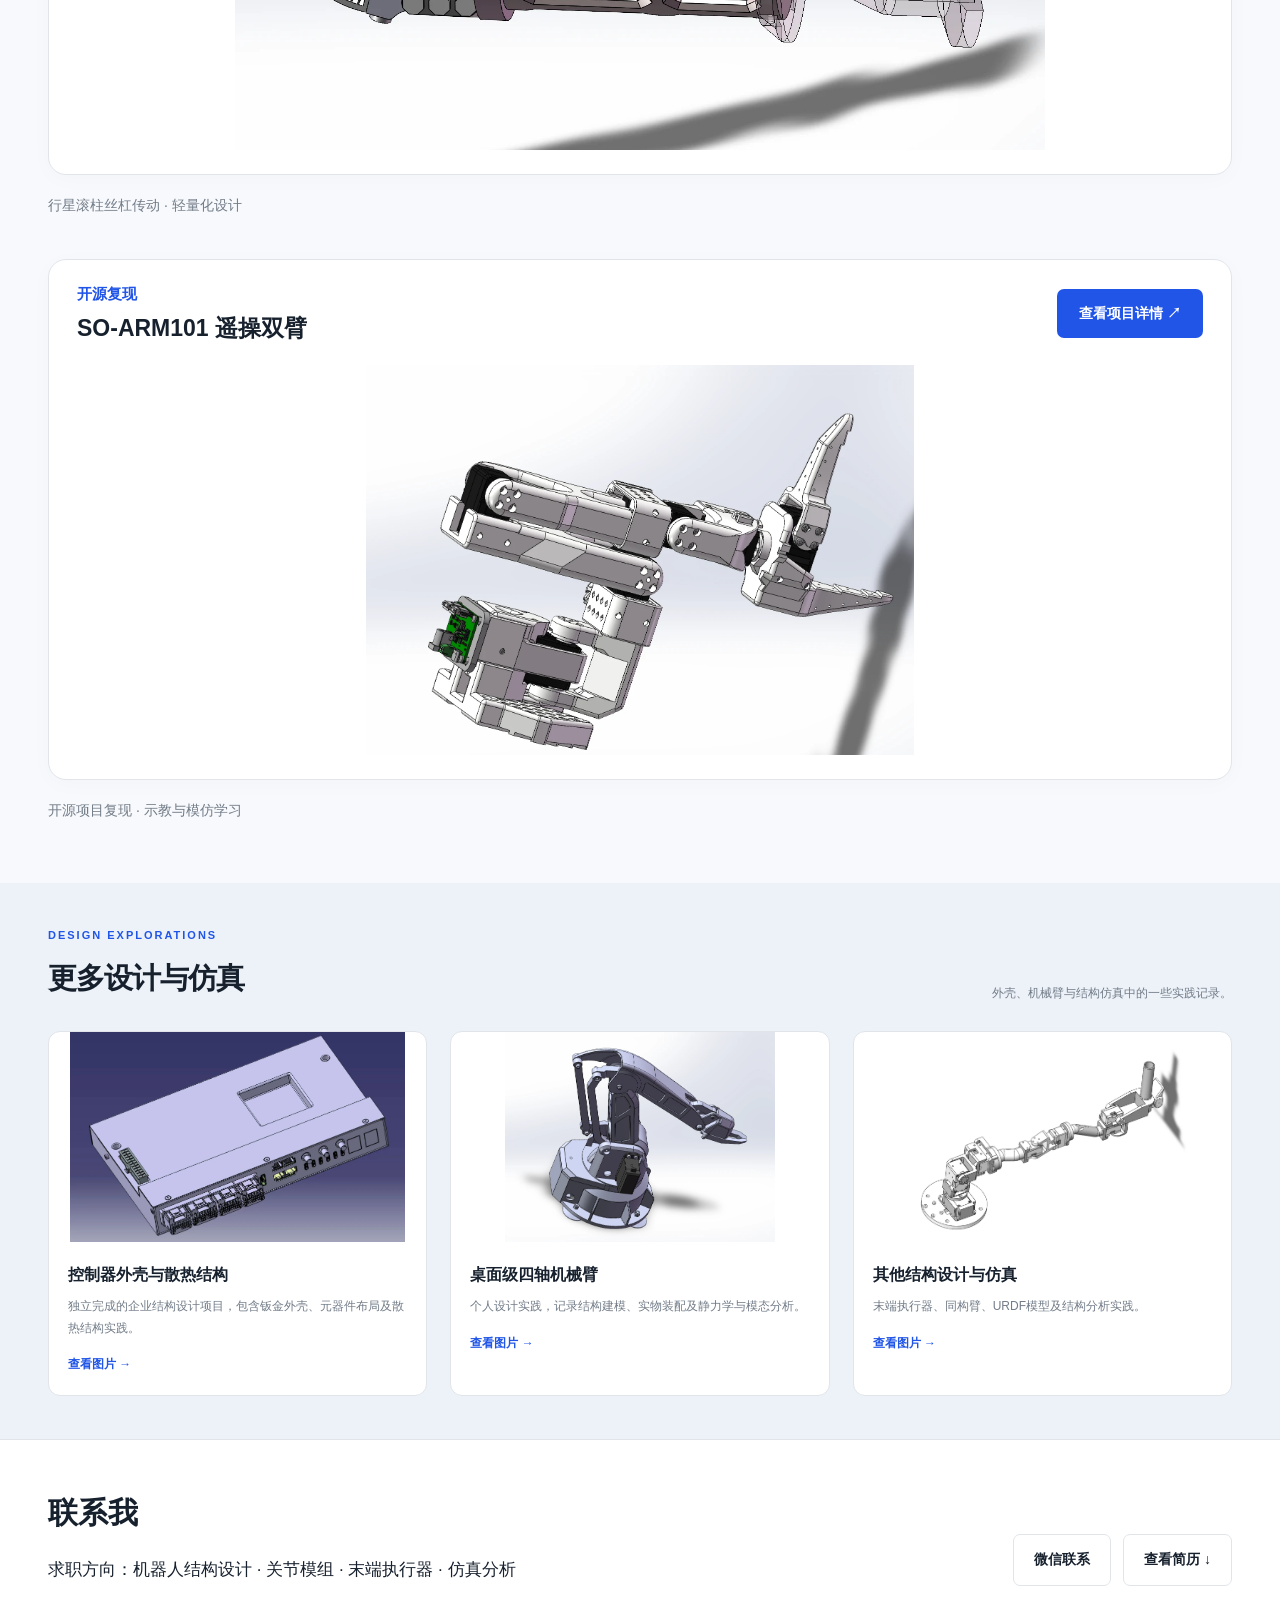
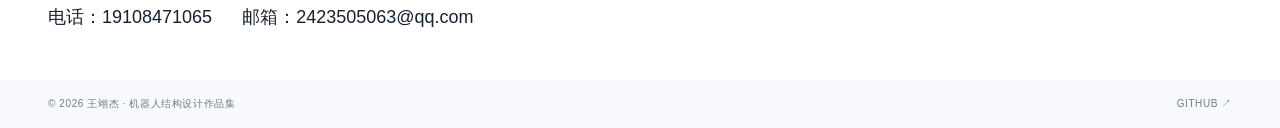
==== commit 8928bff9: "Show dexterous hand weight in project metrics" ====
--- a/index.html
+++ b/index.html
@@ -1 +1 @@
-<!doctype html><html lang="zh-CN"><head><meta charset="utf-8"><meta name="viewport" content="width=device-width, initial-scale=1"><meta name="description" content="王翊杰的机器人结构设计作品集。人形机器人充电仓、折叠腿、五指灵巧手、四足机器人与机械结构仿真实践。"><meta name="theme-color" content="#1b4de4"><title>王翊杰 · 机器人结构设计作品集</title><link rel="icon" href="favicon.svg"><link rel="stylesheet" href="style.css?v=20260924-internships"><script defer src="media.js?v=20260924-internships"></script><script defer src="data.js?v=20260924-internships"></script><script defer src="app.js?v=20260924-internships"></script></head><body><a class="skip" href="#main">跳转到内容</a><header id="header"></header><main id="main"></main><footer id="footer"></footer><dialog id="lightbox" aria-label="图片预览"><button class="close-dialog" aria-label="关闭图片预览">×</button><img alt=""><p></p></dialog><dialog id="wechat" aria-label="微信联系"><button class="close-dialog" aria-label="关闭微信二维码">×</button><h2>微信联系</h2><p>扫码添加，交流机器人结构设计。</p><img src="assets/wechat.webp" alt="王翊杰的微信二维码"></dialog></body></html>
+<!doctype html><html lang="zh-CN"><head><meta charset="utf-8"><meta name="viewport" content="width=device-width, initial-scale=1"><meta name="description" content="王翊杰的机器人结构设计作品集。人形机器人充电仓、折叠腿、五指灵巧手、四足机器人与机械结构仿真实践。"><meta name="theme-color" content="#1b4de4"><title>王翊杰 · 机器人结构设计作品集</title><link rel="icon" href="favicon.svg"><link rel="stylesheet" href="style.css?v=20260924-weight"><script defer src="media.js?v=20260924-weight"></script><script defer src="data.js?v=20260924-weight"></script><script defer src="app.js?v=20260924-weight"></script></head><body><a class="skip" href="#main">跳转到内容</a><header id="header"></header><main id="main"></main><footer id="footer"></footer><dialog id="lightbox" aria-label="图片预览"><button class="close-dialog" aria-label="关闭图片预览">×</button><img alt=""><p></p></dialog><dialog id="wechat" aria-label="微信联系"><button class="close-dialog" aria-label="关闭微信二维码">×</button><h2>微信联系</h2><p>扫码添加，交流机器人结构设计。</p><img src="assets/wechat.webp" alt="王翊杰的微信二维码"></dialog></body></html>
--- a/style.css
+++ b/style.css
@@ -77,3 +77,6 @@
 /* Internship photos: four balanced tiles. */
 .about-sidebar .photo-collage button:first-child{grid-column:auto}
 .about-sidebar .photo-collage{align-items:center}
+
+.metrics.metrics-four{grid-template-columns:repeat(4,minmax(0,1fr))}
+@media(max-width:650px){.metrics.metrics-four{grid-template-columns:repeat(2,minmax(0,1fr));row-gap:20px}.metrics-four div:nth-child(2){border-right:0}.metrics-four div:nth-child(3){padding-left:0}}
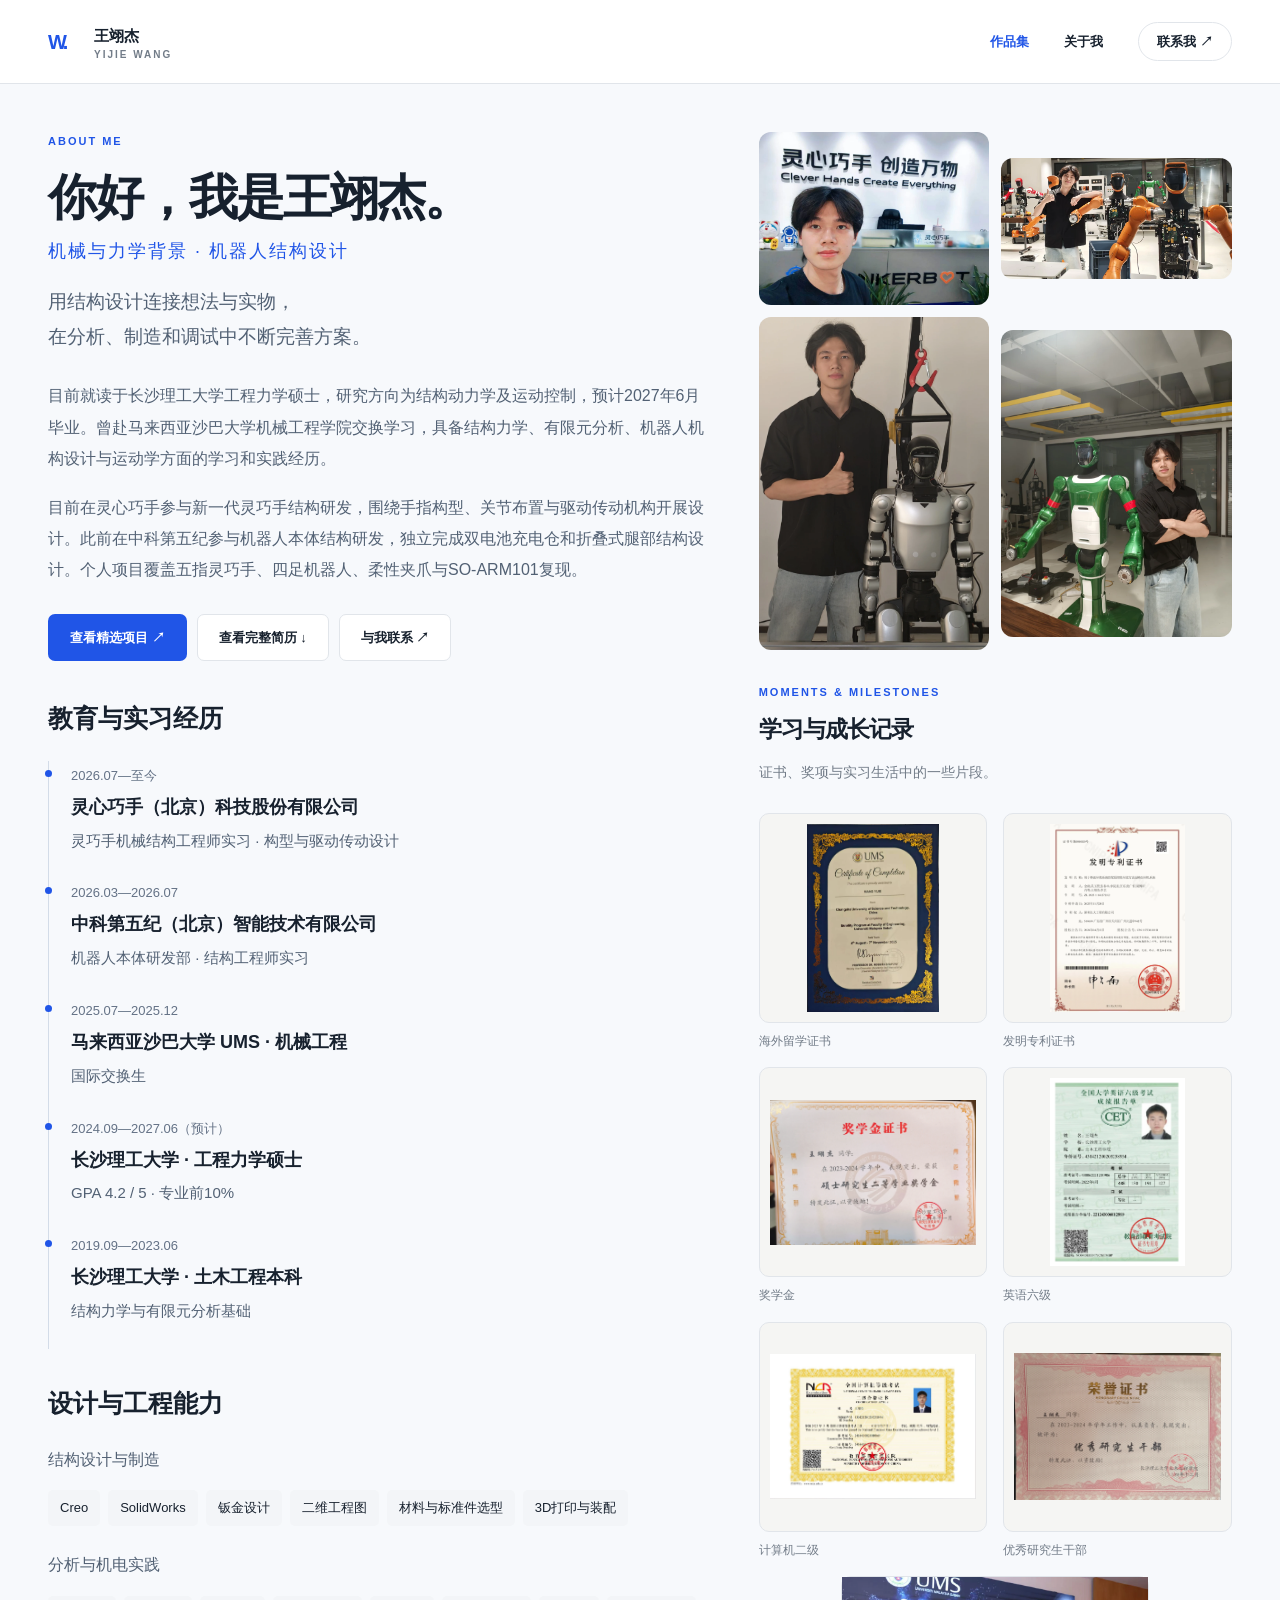
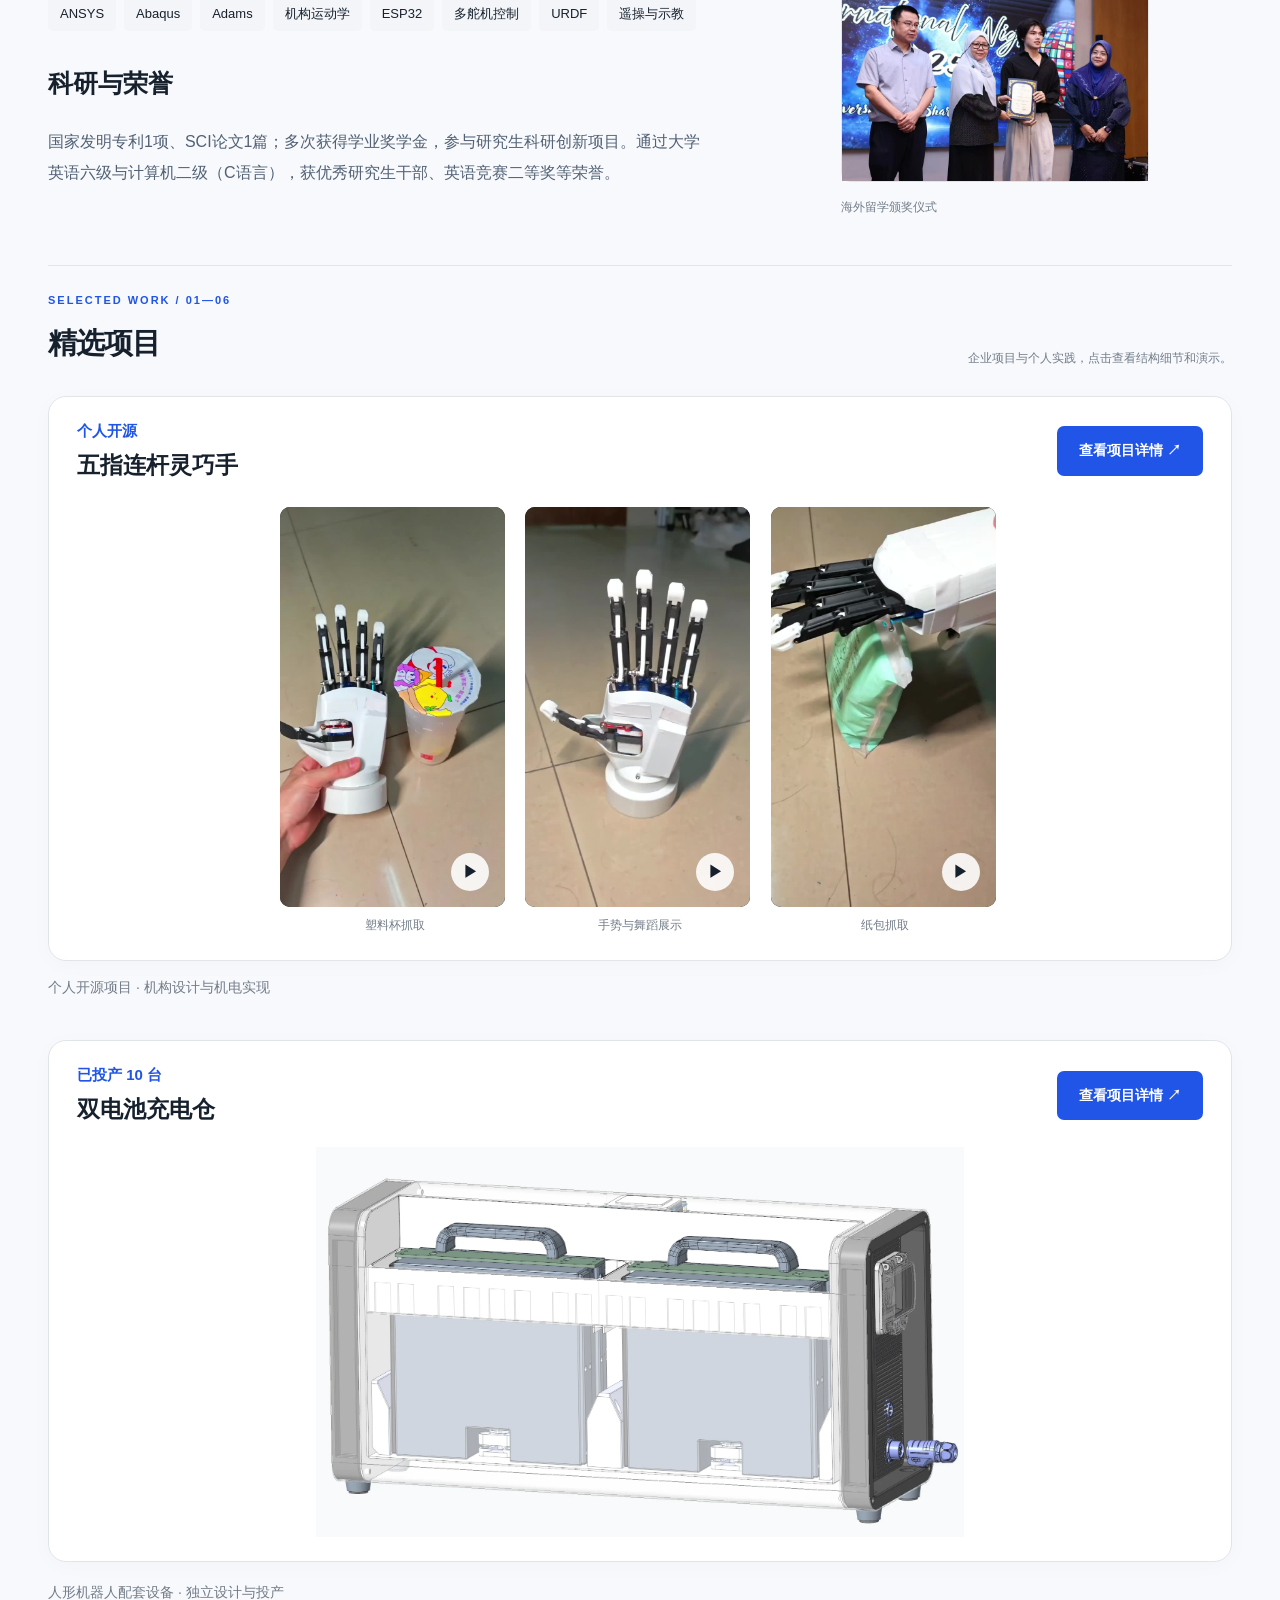
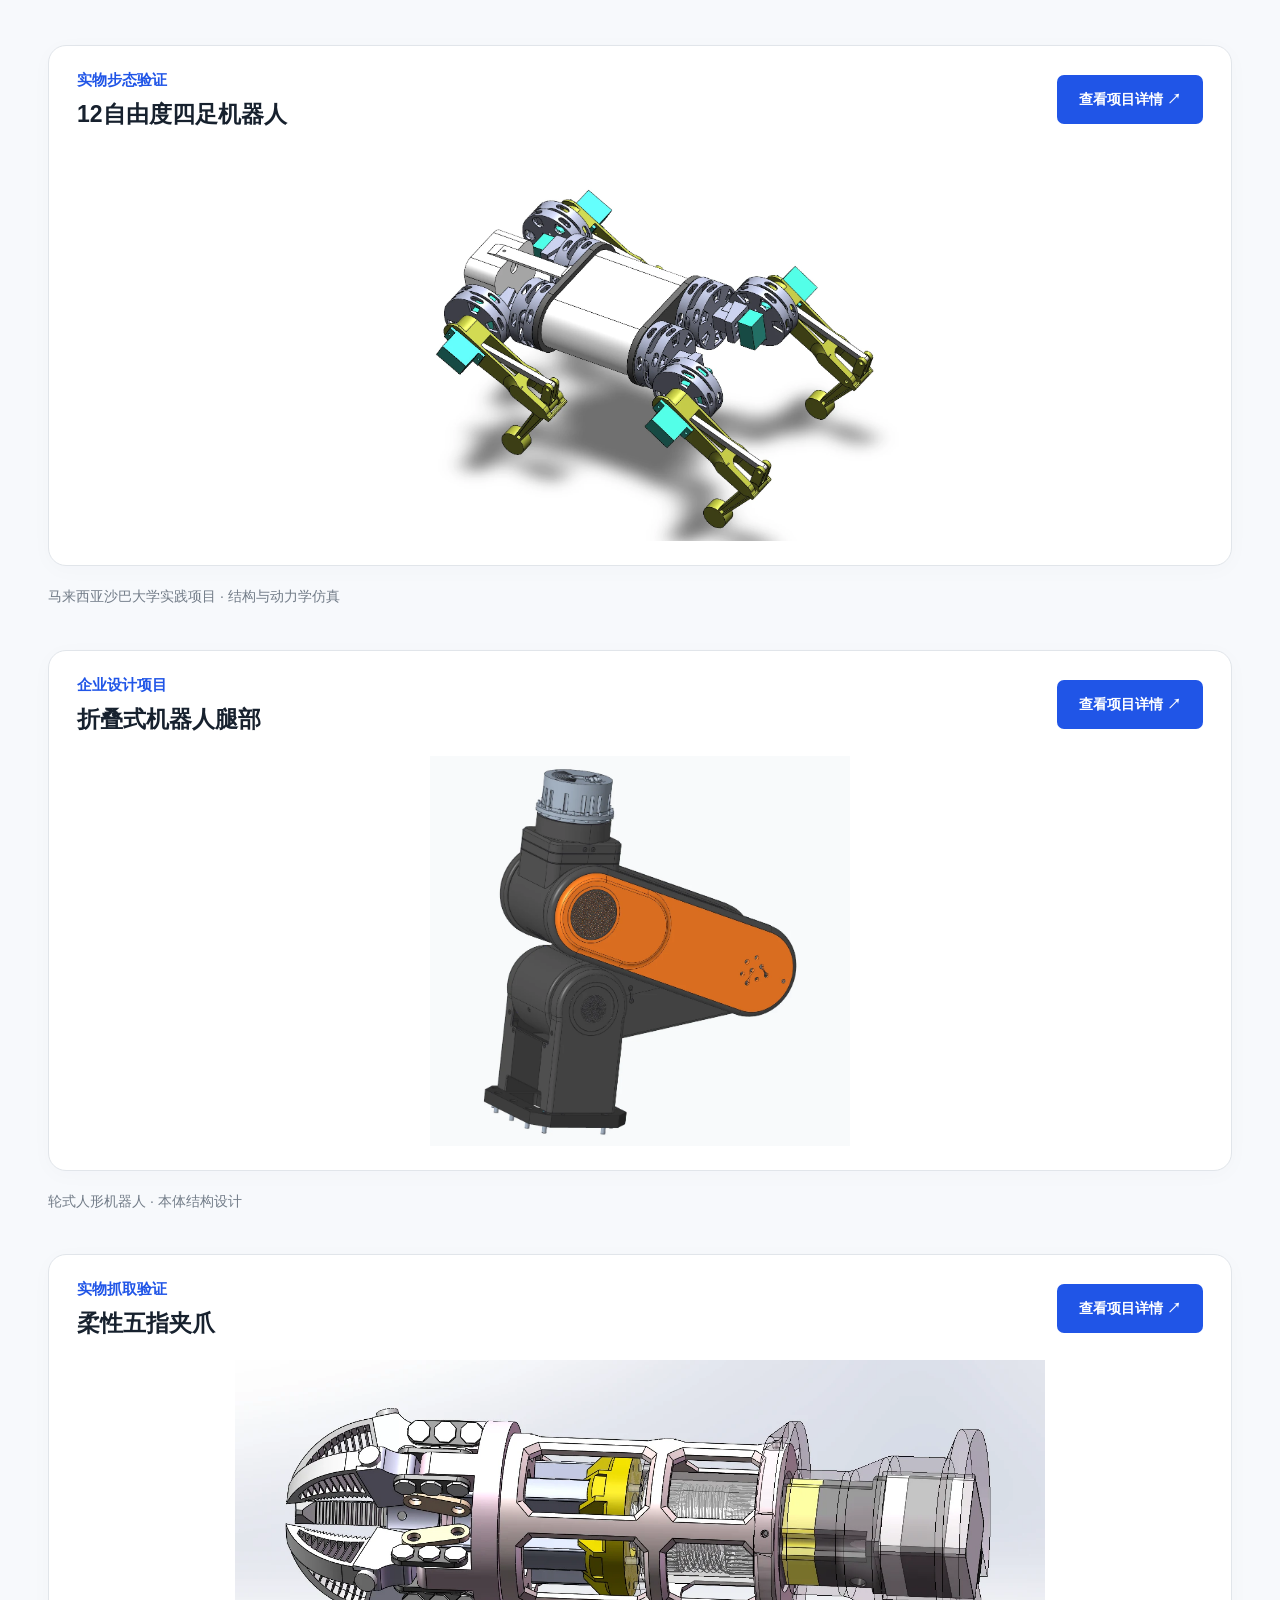
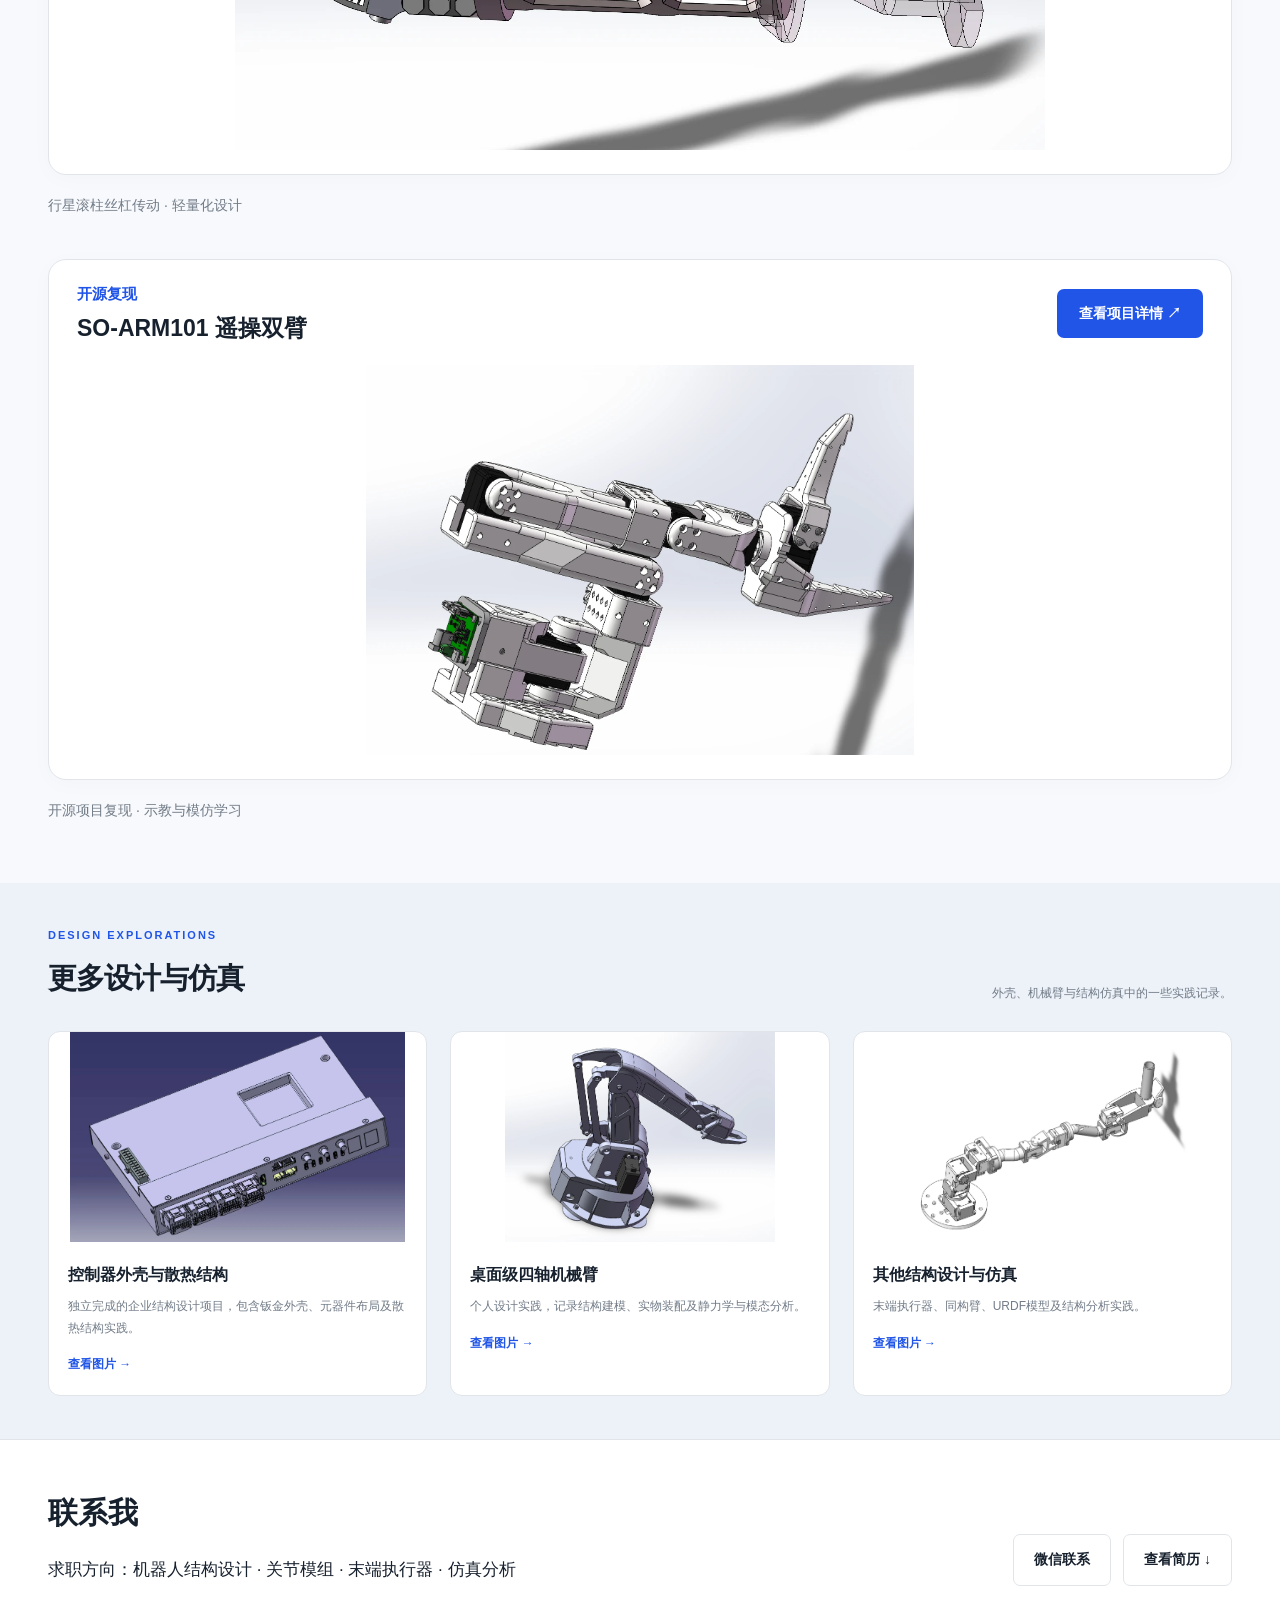
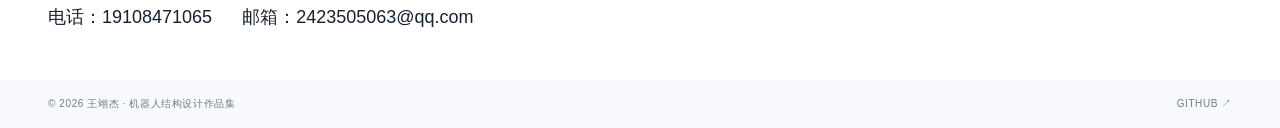
==== commit b07c6cd2: "Align portfolio metadata and navigation with resume" ====
--- a/index.html
+++ b/index.html
@@ -1 +1 @@
-<!doctype html><html lang="zh-CN"><head><meta charset="utf-8"><meta name="viewport" content="width=device-width, initial-scale=1"><meta name="description" content="王翊杰的机器人结构设计作品集。人形机器人充电仓、折叠腿、五指灵巧手、四足机器人与机械结构仿真实践。"><meta name="theme-color" content="#1b4de4"><title>王翊杰 · 机器人结构设计作品集</title><link rel="icon" href="favicon.svg"><link rel="stylesheet" href="style.css?v=20260924-weight"><script defer src="media.js?v=20260924-weight"></script><script defer src="data.js?v=20260924-weight"></script><script defer src="app.js?v=20260924-weight"></script></head><body><a class="skip" href="#main">跳转到内容</a><header id="header"></header><main id="main"></main><footer id="footer"></footer><dialog id="lightbox" aria-label="图片预览"><button class="close-dialog" aria-label="关闭图片预览">×</button><img alt=""><p></p></dialog><dialog id="wechat" aria-label="微信联系"><button class="close-dialog" aria-label="关闭微信二维码">×</button><h2>微信联系</h2><p>扫码添加，交流机器人结构设计。</p><img src="assets/wechat.webp" alt="王翊杰的微信二维码"></dialog></body></html>
+<!doctype html><html lang="zh-CN"><head><meta charset="utf-8"><meta name="viewport" content="width=device-width, initial-scale=1"><meta name="description" content="王翊杰的机器人结构设计作品集。人形机器人充电仓、折叠腿、五指灵巧手、四足机器人与机械结构仿真实践。"><meta name="theme-color" content="#1b4de4"><title>王翊杰 · 机器人结构设计作品集</title><link rel="icon" href="favicon.svg"><link rel="stylesheet" href="style.css?v=20260924-sync"><script defer src="media.js?v=20260924-sync"></script><script defer src="data.js?v=20260924-sync"></script><script defer src="app.js?v=20260924-sync"></script></head><body><a class="skip" href="#main">跳转到内容</a><header id="header"></header><main id="main"></main><footer id="footer"></footer><dialog id="lightbox" aria-label="图片预览"><button class="close-dialog" aria-label="关闭图片预览">×</button><img alt=""><p></p></dialog><dialog id="wechat" aria-label="微信联系"><button class="close-dialog" aria-label="关闭微信二维码">×</button><h2>微信联系</h2><p>扫码添加，交流机器人结构设计。</p><img src="assets/wechat.webp" alt="王翊杰的微信二维码"></dialog></body></html>
--- a/style.css
+++ b/style.css
@@ -80,3 +80,5 @@
 
 .metrics.metrics-four{grid-template-columns:repeat(4,minmax(0,1fr))}
 @media(max-width:650px){.metrics.metrics-four{grid-template-columns:repeat(2,minmax(0,1fr));row-gap:20px}.metrics-four div:nth-child(2){border-right:0}.metrics-four div:nth-child(3){padding-left:0}}
+
+.process>article:last-child:nth-child(odd){grid-column:1 / -1}
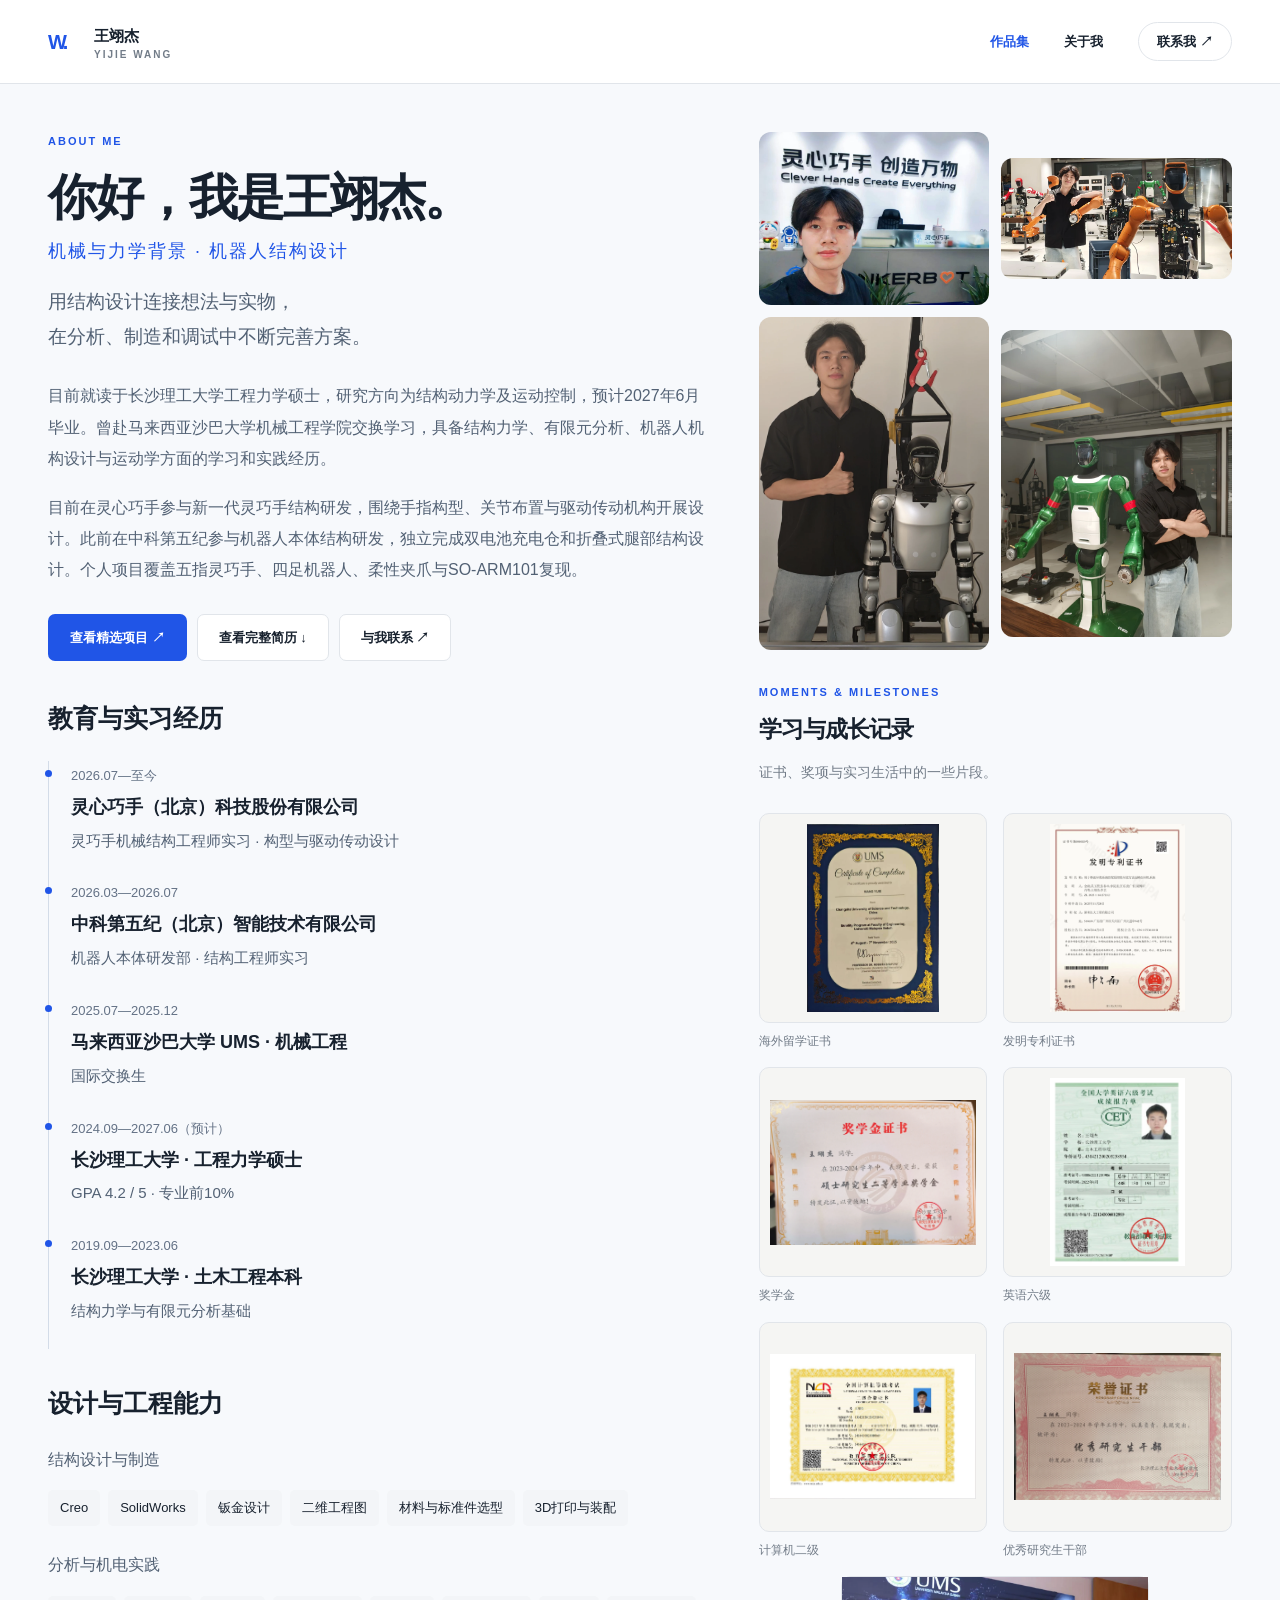
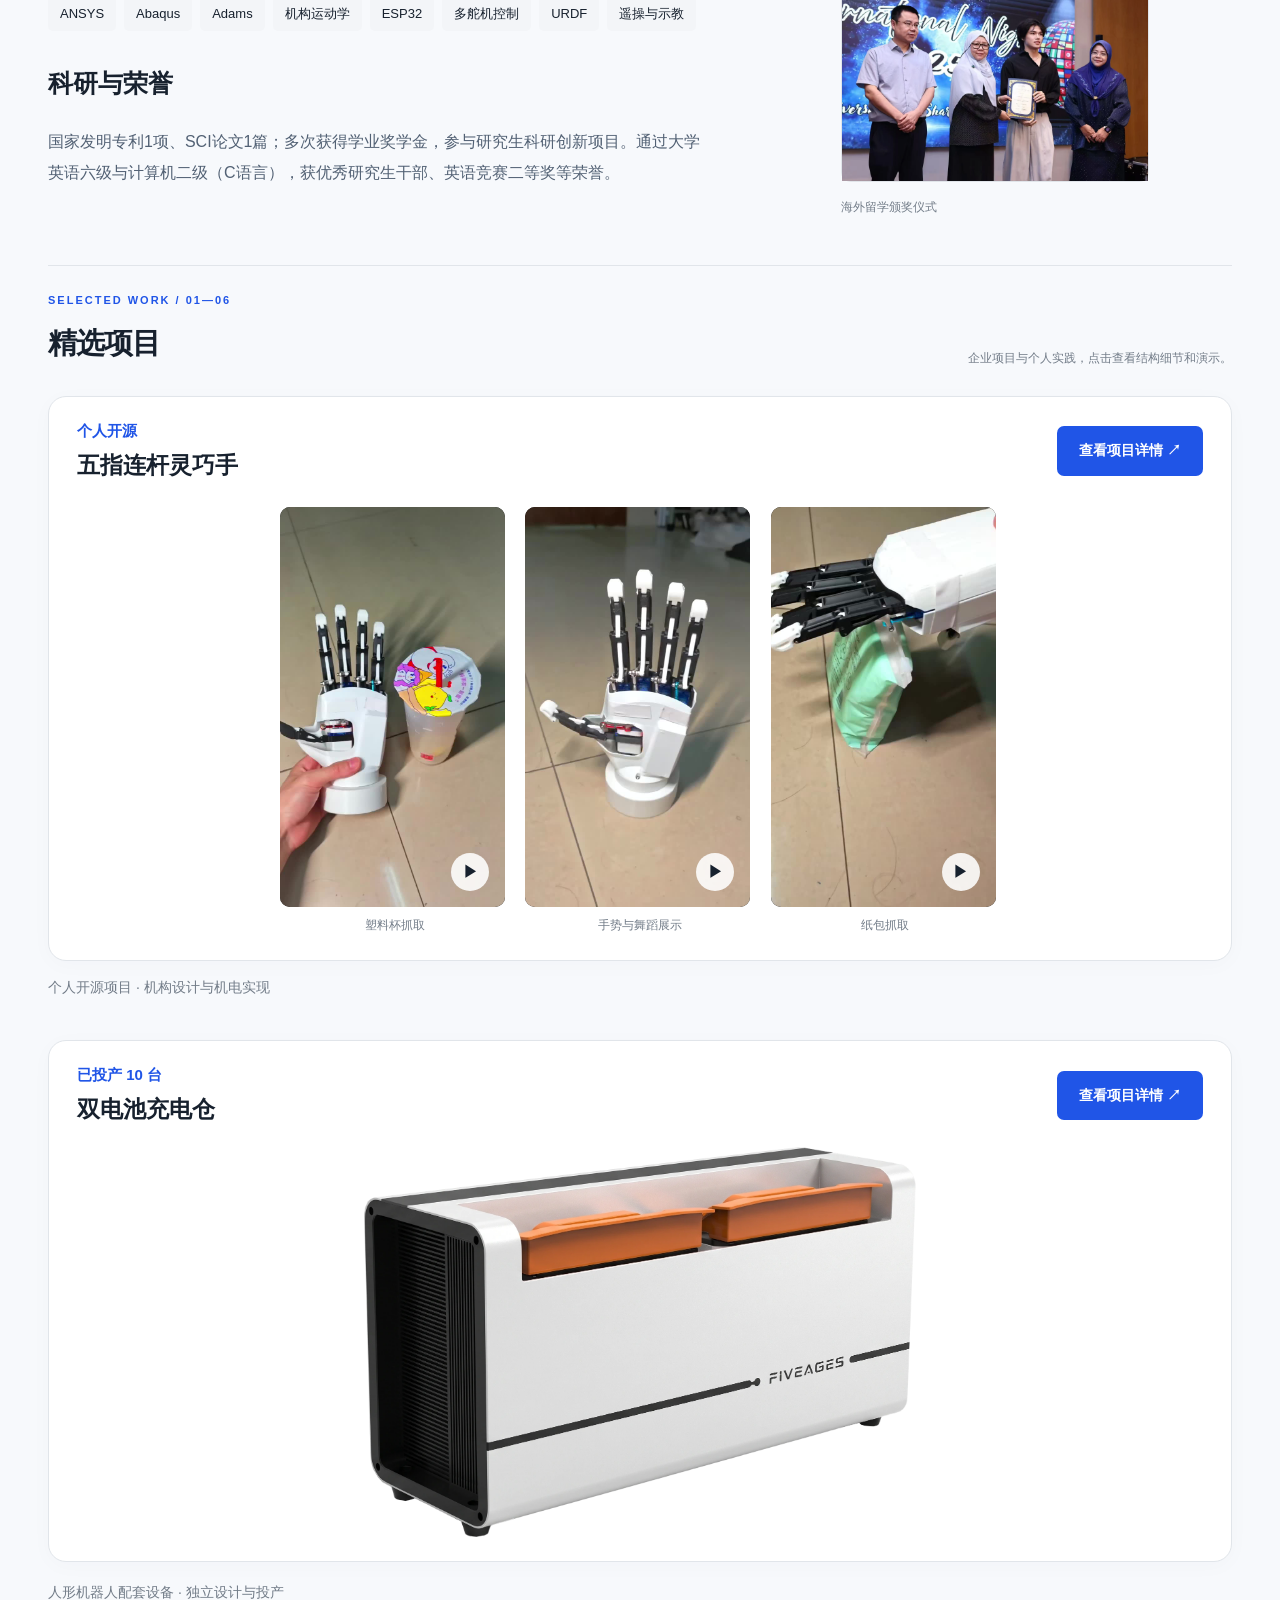
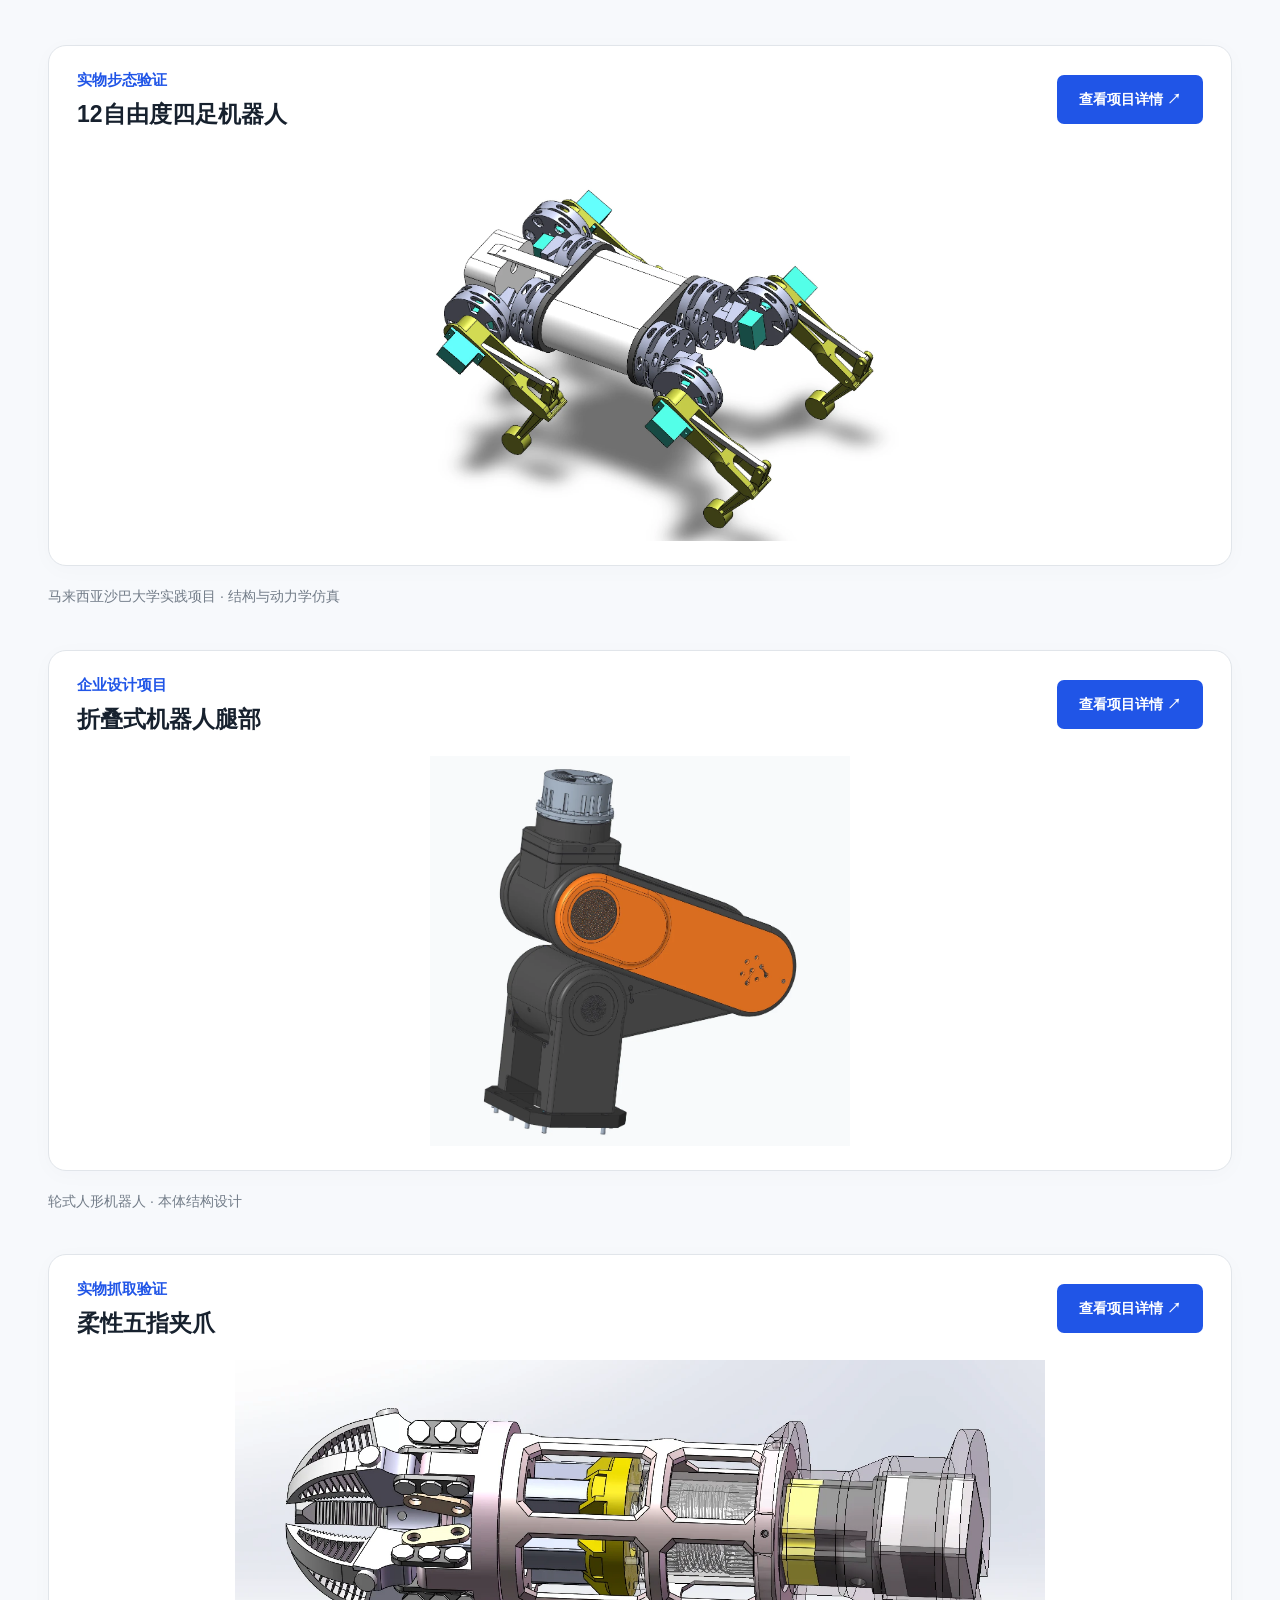
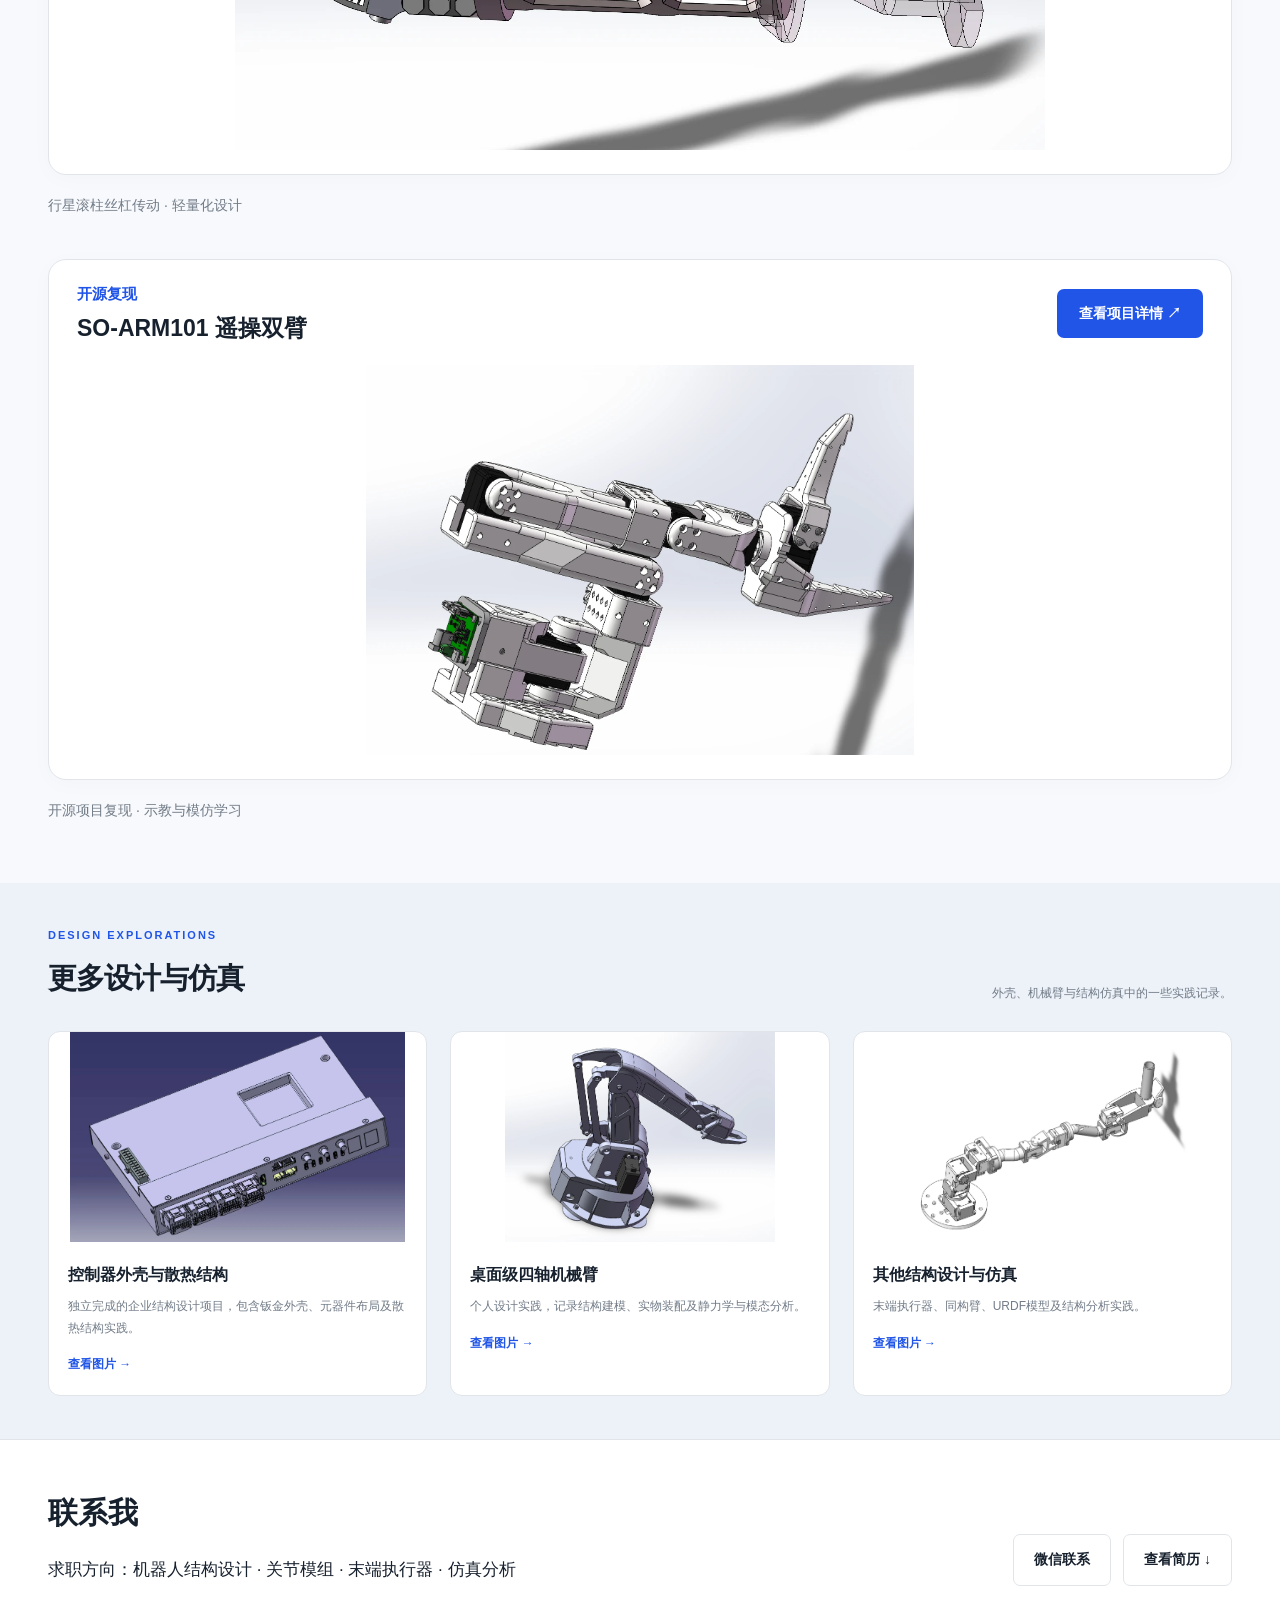
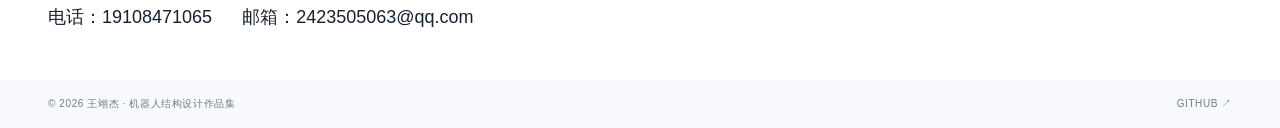
==== commit 1df4c70b: "Add charging station exterior renders to portfolio" ====
--- a/index.html
+++ b/index.html
@@ -1 +1 @@
-<!doctype html><html lang="zh-CN"><head><meta charset="utf-8"><meta name="viewport" content="width=device-width, initial-scale=1"><meta name="description" content="王翊杰的机器人结构设计作品集。人形机器人充电仓、折叠腿、五指灵巧手、四足机器人与机械结构仿真实践。"><meta name="theme-color" content="#1b4de4"><title>王翊杰 · 机器人结构设计作品集</title><link rel="icon" href="favicon.svg"><link rel="stylesheet" href="style.css?v=20260924-sync"><script defer src="media.js?v=20260924-sync"></script><script defer src="data.js?v=20260924-sync"></script><script defer src="app.js?v=20260924-sync"></script></head><body><a class="skip" href="#main">跳转到内容</a><header id="header"></header><main id="main"></main><footer id="footer"></footer><dialog id="lightbox" aria-label="图片预览"><button class="close-dialog" aria-label="关闭图片预览">×</button><img alt=""><p></p></dialog><dialog id="wechat" aria-label="微信联系"><button class="close-dialog" aria-label="关闭微信二维码">×</button><h2>微信联系</h2><p>扫码添加，交流机器人结构设计。</p><img src="assets/wechat.webp" alt="王翊杰的微信二维码"></dialog></body></html>
+<!doctype html><html lang="zh-CN"><head><meta charset="utf-8"><meta name="viewport" content="width=device-width, initial-scale=1"><meta name="description" content="王翊杰的机器人结构设计作品集。人形机器人充电仓、折叠腿、五指灵巧手、四足机器人与机械结构仿真实践。"><meta name="theme-color" content="#1b4de4"><title>王翊杰 · 机器人结构设计作品集</title><link rel="icon" href="favicon.svg"><link rel="stylesheet" href="style.css?v=20260924-sync"><script defer src="media.js?v=20260928-charging"></script><script defer src="data.js?v=20260928-charging"></script><script defer src="app.js?v=20260924-sync"></script></head><body><a class="skip" href="#main">跳转到内容</a><header id="header"></header><main id="main"></main><footer id="footer"></footer><dialog id="lightbox" aria-label="图片预览"><button class="close-dialog" aria-label="关闭图片预览">×</button><img alt=""><p></p></dialog><dialog id="wechat" aria-label="微信联系"><button class="close-dialog" aria-label="关闭微信二维码">×</button><h2>微信联系</h2><p>扫码添加，交流机器人结构设计。</p><img src="assets/wechat.webp" alt="王翊杰的微信二维码"></dialog></body></html>
